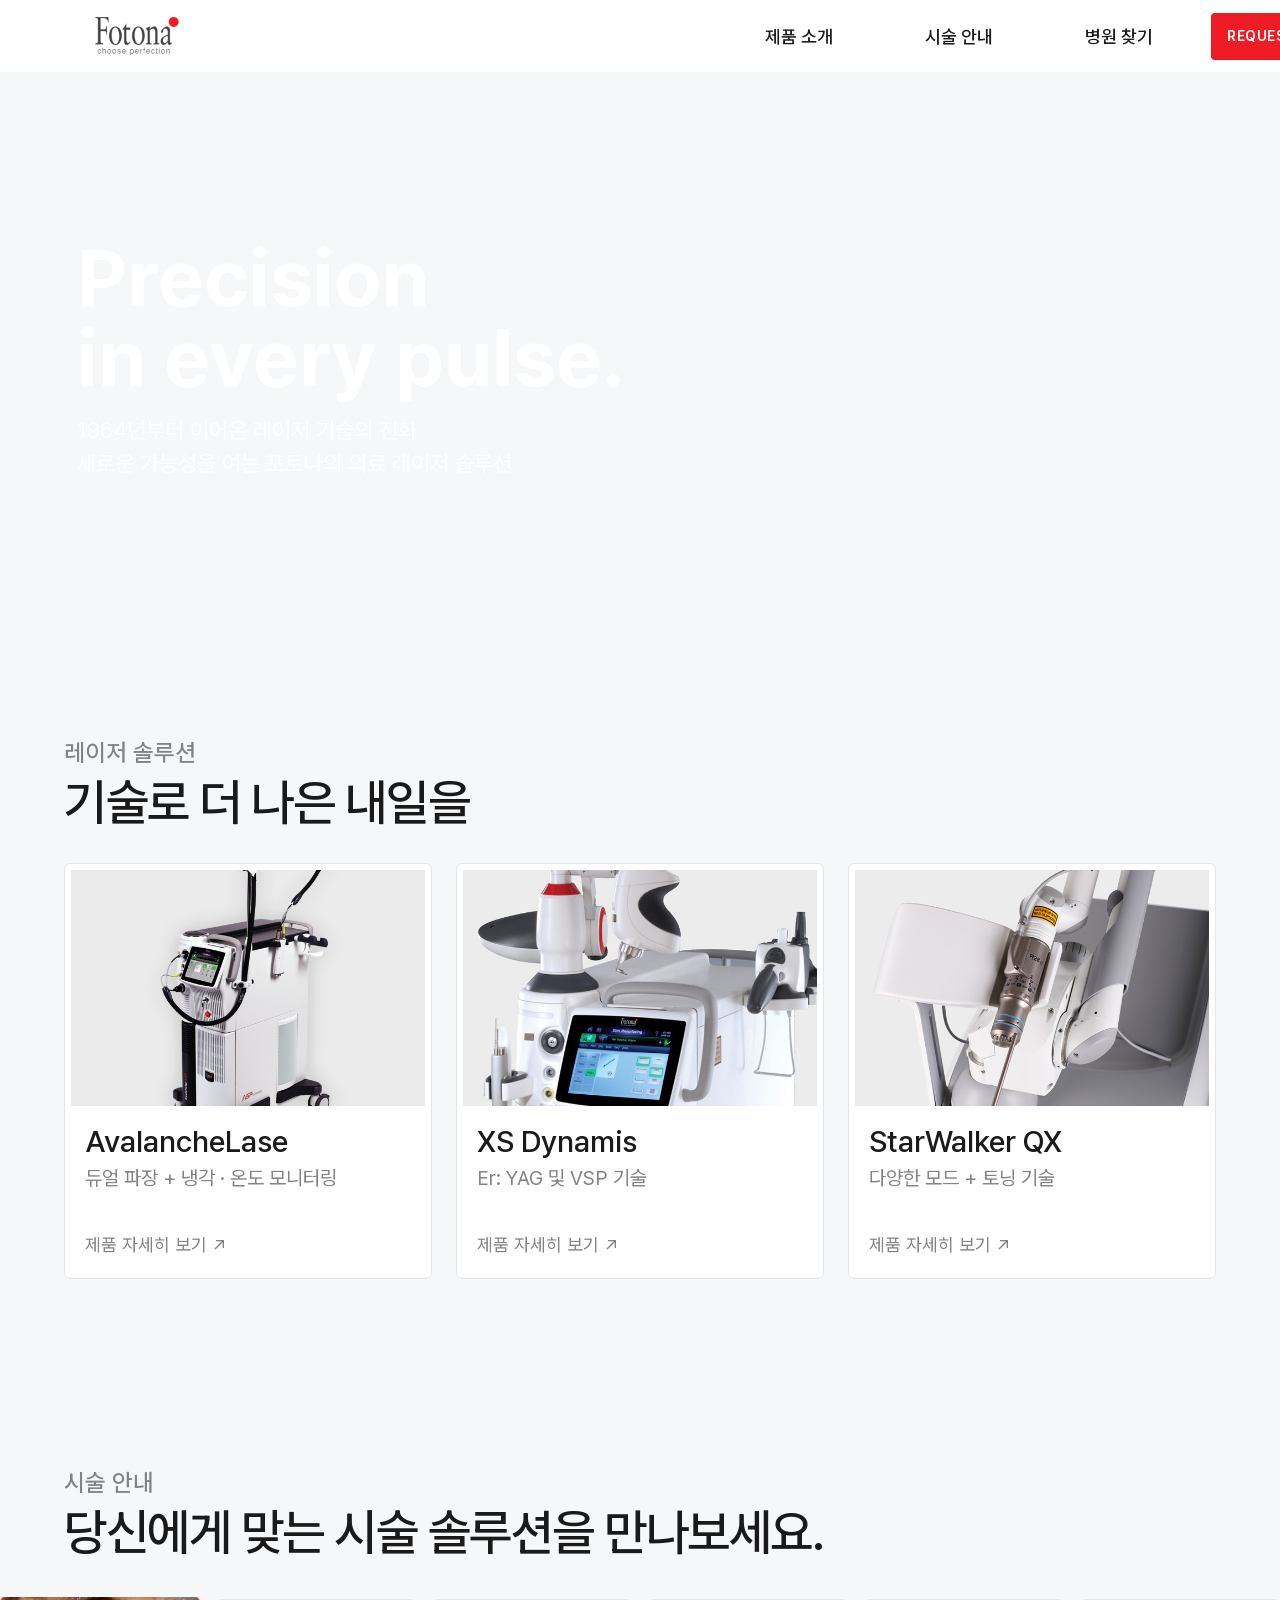
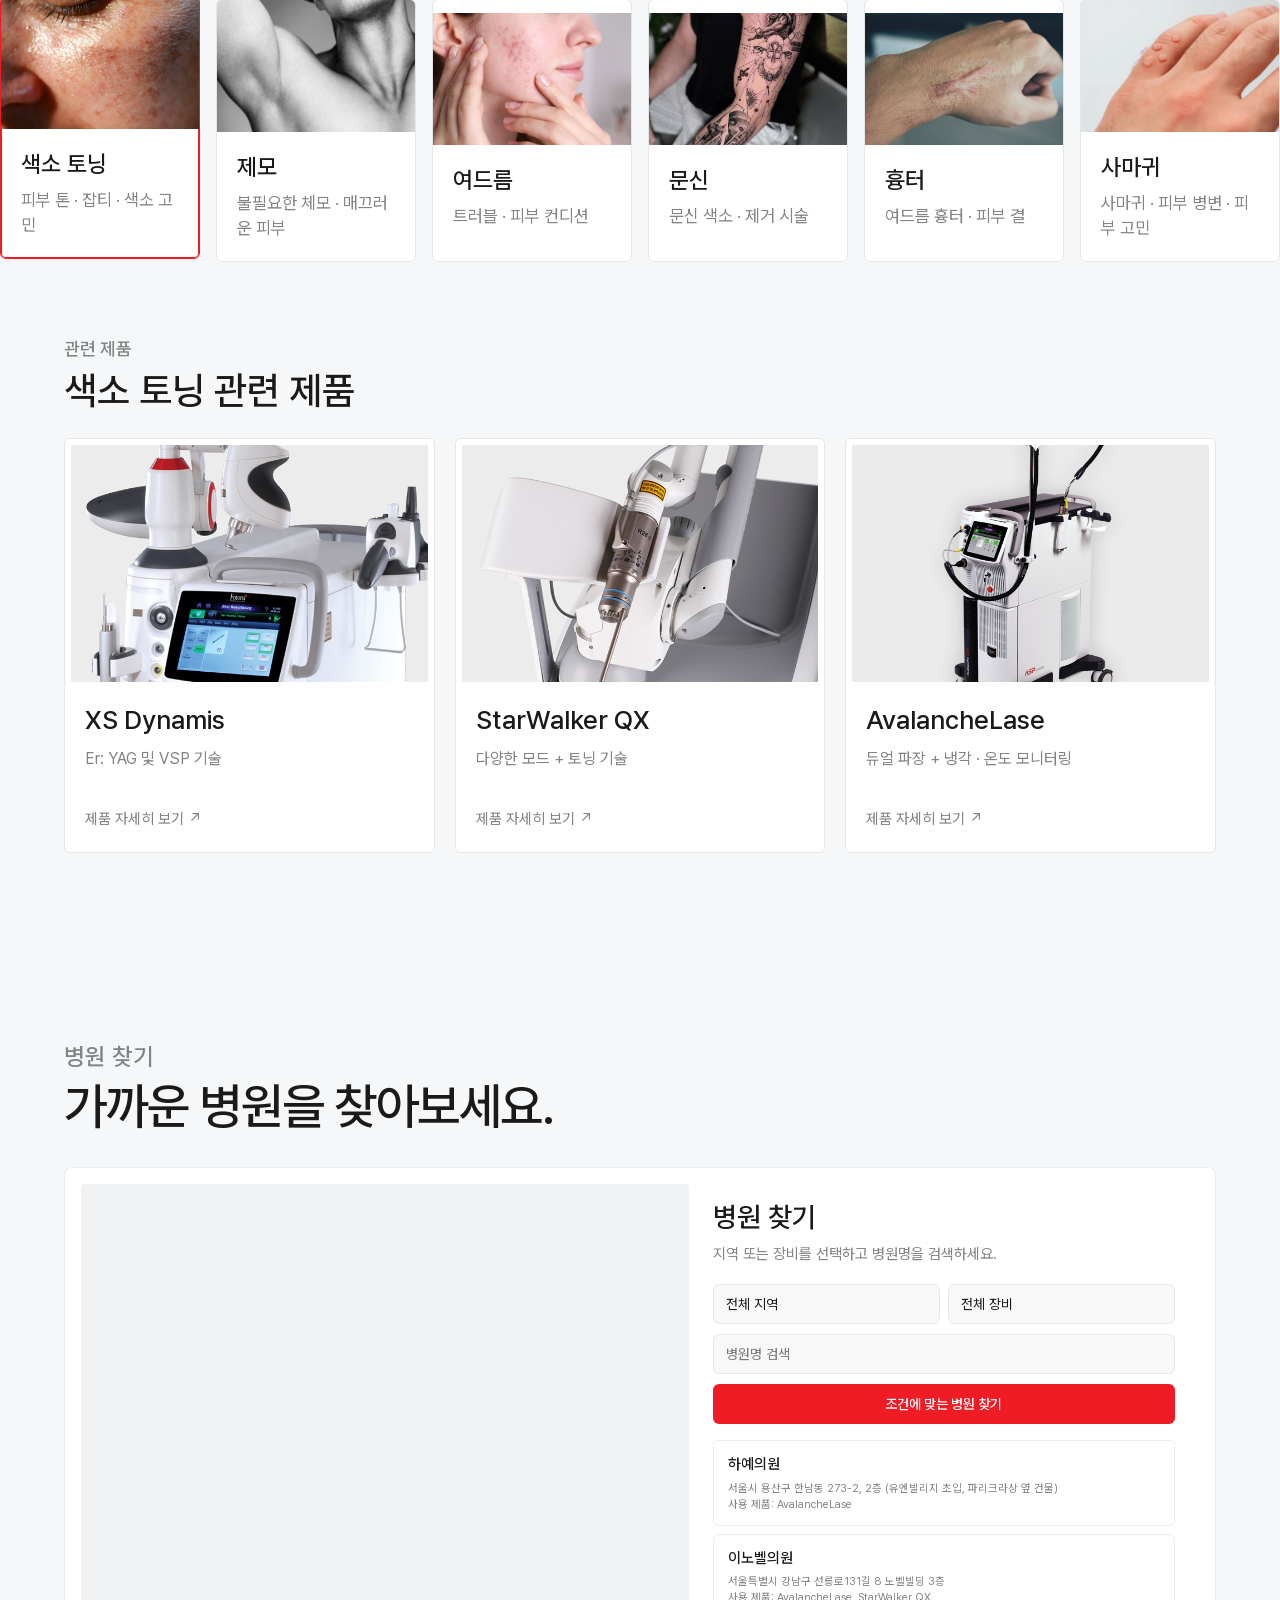
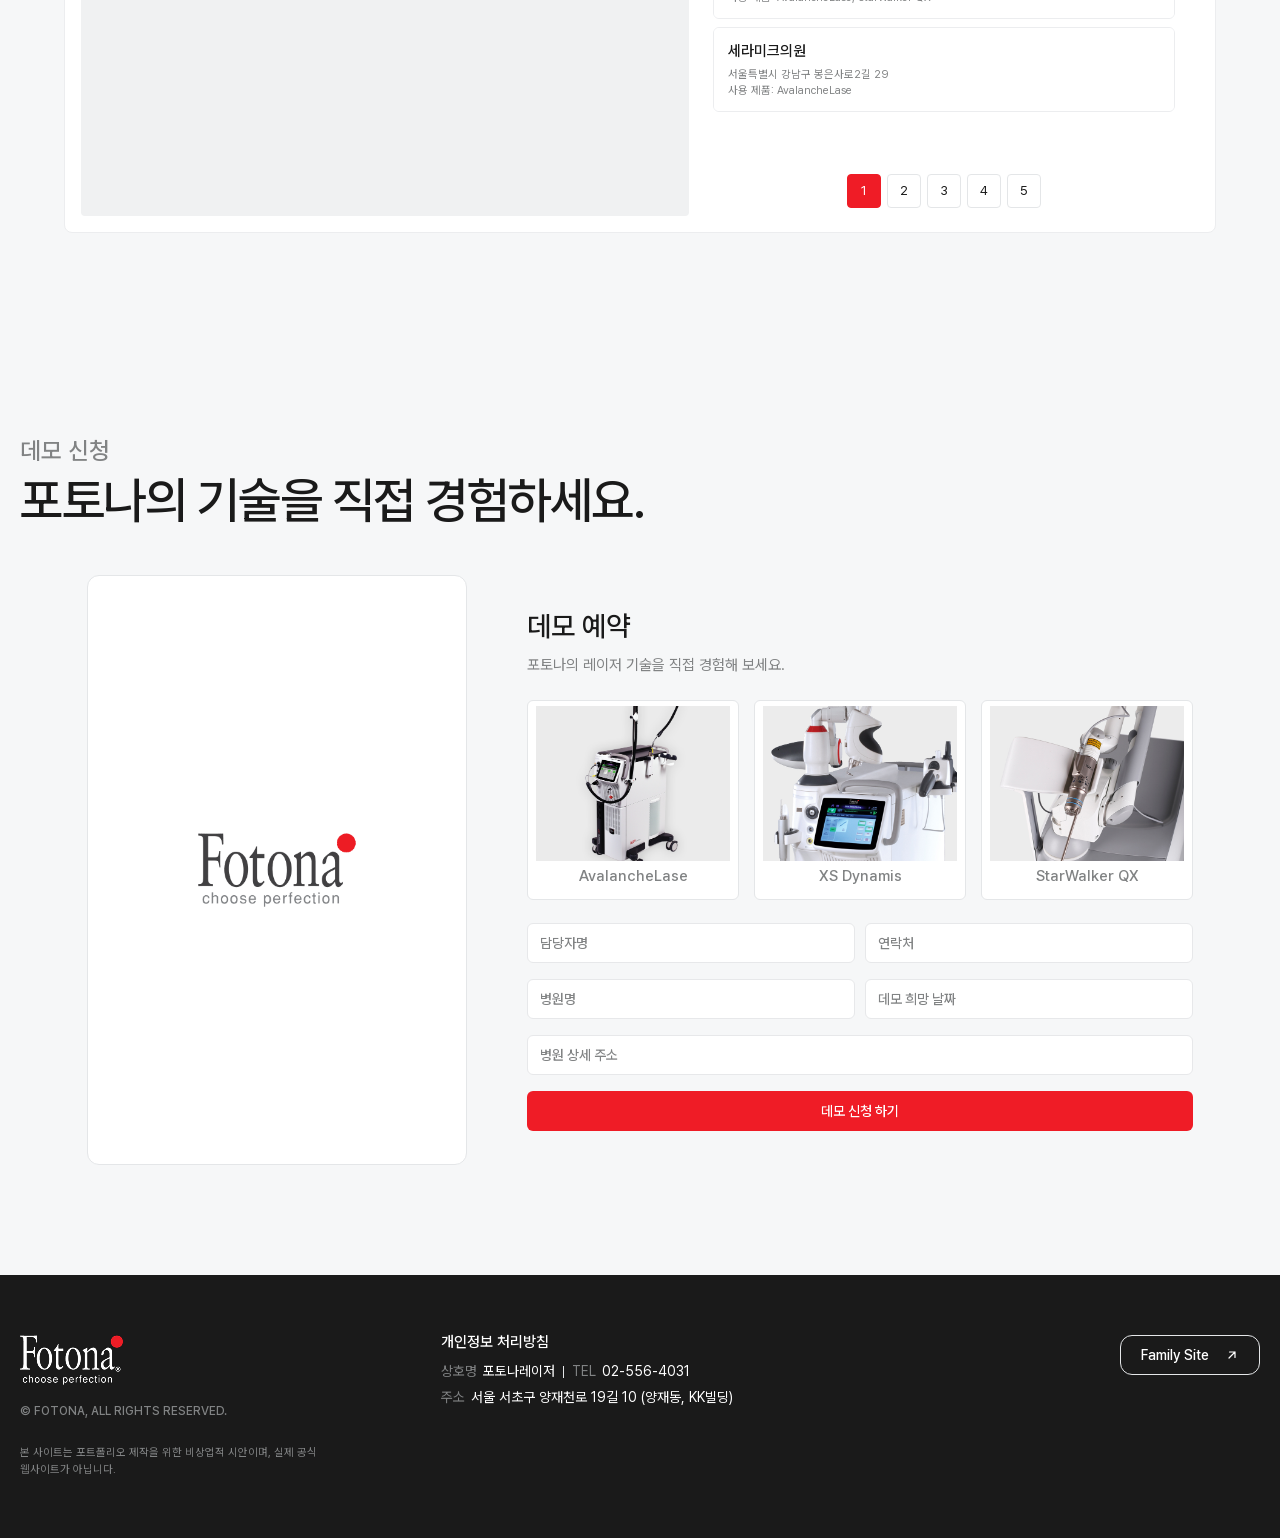
==== fotona/index.html @ ddc287d4 "Restore product menu link to AvalancheLase" ====
<!DOCTYPE html>
<html lang="ko">
<head>
    <meta charset="UTF-8">
    <meta name="viewport" content="width=device-width, initial-scale=1.0">
    <title>포토나 웹사이트 리뉴얼 포트폴리오</title>
    <link rel="stylesheet" href="../css/default.css">
    <link rel="stylesheet" href="../font/css/pretendardvariable.css">
    <link rel="stylesheet" href="../npm/swiper/swiper-bundle.min.css">
    <link rel="stylesheet" href="css/main.css">
    <script src="https://dapi.kakao.com/v2/maps/sdk.js?appkey=2839e1ca1ee942829c58089a81fcb056&libraries=services"></script>
    <script src="../npm/swiper/swiper-bundle.min.js"></script>
</head>
<body>
    <div id="wrap">
        <header class="site-header">
            <div class="header-inner">
                <a class="site-logo" href="index.html" aria-label="Fotona 메인">
                    <img src="img/logoBlack.png" alt="Fotona" width="300" height="200">
                </a>
                <nav class="main-nav" aria-label="주요 메뉴">
                    <ul class="nav-list">
                        <li class="nav-item has-submenu">
                            <a href="avalanchelase.html" aria-haspopup="true">제품 소개</a>
                            <ul class="submenu">
                                <li><a href="avalanchelase.html">AvalancheLase</a></li>
                                <li><a href="xs-dynamis.html">XS Dynamis</a></li>
                                <li><a href="starwalker-qx.html">StarWalker QX</a></li>
                            </ul>
                        </li>
                        <li class="nav-item has-submenu">
                            <a href="treatments.html" aria-haspopup="true">시술 안내</a>
                            <ul class="submenu">
                                <li><a href="treatments.html#toning">색소 토닝</a></li>
                                <li><a href="treatments.html#removal">제모</a></li>
                                <li><a href="treatments.html#acne">여드름</a></li>
                                <li><a href="treatments.html#tattoo">문신</a></li>
                                <li><a href="treatments.html#scar">흉터</a></li>
                                <li><a href="treatments.html#wart">사마귀</a></li>
                            </ul>
                        </li>
                        <li class="nav-item"><a href="clinic.html">병원 찾기</a></li>
                        <li class="nav-item contact-item"><a href="demo.html">REQUEST A DEMO</a></li>
                    </ul>
                </nav>
            </div>
        </header>
        <main>
            <section class="hero-sec" aria-label="Fotona 소개">
                <video class="hero-video" autoplay muted loop playsinline>
                    <source src="img/fotona-video.mp4" type="video/mp4">
                    현재 브라우저에서는 동영상을 재생할 수 없습니다.
                </video>
                <div class="hero-copy">
                    <h1 class="hero-title">Precision<br>in every pulse.</h1>
                    <p class="hero-description">
                        1964년부터 이어온 레이저 기술의 진화<br>
                        새로운 가능성을 여는 포토나의 의료 레이저 솔루션
                    </p>
                </div>
            </section>

            <section class="laser-solutions" id="products" aria-labelledby="laser-solutions-title">
                <div class="laser-solutions-inner">
                    <p class="section-eyebrow">레이저 솔루션</p>
                    <h2 class="section-title" id="laser-solutions-title">기술로 더 나은 내일을</h2>

                    <div class="product-grid">
                        <article class="product-card" id="avalanche-lase">
                            <a class="product-image-link" href="avalanchelase.html" aria-label="AvalancheLase 자세히 보기">
                                <img src="img/AvalancheLase.jpg" alt="AvalancheLase 레이저 장비">
                            </a>
                            <div class="product-card-content">
                                <h3 class="product-name">AvalancheLase</h3>
                                <p class="product-description">듀얼 파장 + 냉각 · 온도 모니터링</p>
                                <a class="product-detail-link" href="avalanchelase.html">제품 자세히 보기 <span aria-hidden="true">↗</span></a>
                            </div>
                        </article>

                        <article class="product-card" id="xs-dynamis">
                            <a class="product-image-link" href="xs-dynamis.html" aria-label="XS Dynamis 자세히 보기">
                                <img src="img/xsdynamis.jpg" alt="XS Dynamis 레이저 장비">
                            </a>
                            <div class="product-card-content">
                                <h3 class="product-name">XS Dynamis</h3>
                                <p class="product-description">Er: YAG 및 VSP 기술</p>
                                <a class="product-detail-link" href="xs-dynamis.html">제품 자세히 보기 <span aria-hidden="true">↗</span></a>
                            </div>
                        </article>

                        <article class="product-card" id="starwalker-qx">
                            <a class="product-image-link" href="starwalker-qx.html" aria-label="StarWalker QX 자세히 보기">
                                <img src="img/starwalkerQX.jpg" alt="StarWalker QX 레이저 장비">
                            </a>
                            <div class="product-card-content">
                                <h3 class="product-name">StarWalker QX</h3>
                                <p class="product-description">다양한 모드 + 토닝 기술</p>
                                <a class="product-detail-link" href="starwalker-qx.html">제품 자세히 보기 <span aria-hidden="true">↗</span></a>
                            </div>
                        </article>
                    </div>
                </div>
            </section>

            <section class="treatments-section" id="treatments" aria-labelledby="treatments-title">
                <div class="treatments-inner">
                    <div class="treatments-heading">
                        <div>
                            <p class="section-eyebrow">시술 안내</p>
                            <h2 class="section-title" id="treatments-title">당신에게 맞는 시술 솔루션을 만나보세요.</h2>
                        </div>
                    </div>

                    <div class="treatment-track swiper" id="treatment-track" aria-label="시술 종류">
                        <div class="swiper-wrapper">
                            <div class="swiper-slide">
                                <button class="treatment-card" type="button" data-treatment="toning" aria-pressed="false">
                                    <img src="img/pigmented.jpg" alt="" draggable="false">
                                    <span class="treatment-card-title">색소 토닝</span>
                                    <span class="treatment-card-description">피부 톤 · 잡티 · 색소 고민</span>
                                </button>
                            </div>
                            <div class="swiper-slide">
                                <button class="treatment-card" type="button" data-treatment="hair" aria-pressed="false">
                                    <img src="img/hair_removal.jpg" alt="" draggable="false">
                                    <span class="treatment-card-title">제모</span>
                                    <span class="treatment-card-description">불필요한 체모 · 매끄러운 피부</span>
                                </button>
                            </div>
                            <div class="swiper-slide">
                                <button class="treatment-card" type="button" data-treatment="acne" aria-pressed="false">
                                    <img src="img/acne_scar.jpg" alt="" draggable="false">
                                    <span class="treatment-card-title">여드름</span>
                                    <span class="treatment-card-description">트러블 · 피부 컨디션</span>
                                </button>
                            </div>
                            <div class="swiper-slide">
                                <button class="treatment-card" type="button" data-treatment="tattoo" aria-pressed="false">
                                    <img src="img/tatto_removal.jpg" alt="" draggable="false">
                                    <span class="treatment-card-title">문신</span>
                                    <span class="treatment-card-description">문신 색소 · 제거 시술</span>
                                </button>
                            </div>
                            <div class="swiper-slide">
                                <button class="treatment-card" type="button" data-treatment="scar" aria-pressed="false">
                                    <img src="img/scar_revision.jpg" alt="" draggable="false">
                                    <span class="treatment-card-title">흉터</span>
                                    <span class="treatment-card-description">여드름 흉터 · 피부 결</span>
                                </button>
                            </div>
                            <div class="swiper-slide">
                                <button class="treatment-card" type="button" data-treatment="wart" aria-pressed="false">
                                    <img src="img/warts-removal.png" alt="" draggable="false">
                                    <span class="treatment-card-title">사마귀</span>
                                    <span class="treatment-card-description">사마귀 · 피부 병변 · 피부 고민</span>
                                </button>
                            </div>
                        </div>
                    </div>

                    <div class="related-products" aria-live="polite" aria-labelledby="related-products-title">
                        <div class="related-products-heading">
                            <div>
                                <p class="section-eyebrow">관련 제품</p>
                                <h3 id="related-products-title">색소 토닝 관련 제품</h3>
                            </div>
                        </div>
                        <div class="related-product-grid" id="related-product-grid">
                            <article class="related-product-card" data-products="toning acne scar">
                                <a class="related-product-image" href="xs-dynamis.html" tabindex="0">
                                    <img src="img/xsdynamis.jpg" alt="XS Dynamis 레이저 장비" draggable="false">
                                </a>
                                <div class="related-product-content">
                                    <h4>XS Dynamis</h4>
                                    <p>Er: YAG 및 VSP 기술</p>
                                    <a href="xs-dynamis.html" class="related-product-link">제품 자세히 보기 <span aria-hidden="true">↗</span></a>
                                </div>
                            </article>
                            <article class="related-product-card" data-products="toning hair acne tattoo">
                                <a class="related-product-image" href="starwalker-qx.html" tabindex="0">
                                    <img src="img/starwalkerQX.jpg" alt="StarWalker QX 레이저 장비" draggable="false">
                                </a>
                                <div class="related-product-content">
                                    <h4>StarWalker QX</h4>
                                    <p>다양한 모드 + 토닝 기술</p>
                                    <a href="starwalker-qx.html" class="related-product-link">제품 자세히 보기 <span aria-hidden="true">↗</span></a>
                                </div>
                            </article>
                            <article class="related-product-card" data-products="toning hair acne wart">
                                <a class="related-product-image" href="avalanchelase.html" tabindex="0">
                                    <img src="img/AvalancheLase.jpg" alt="AvalancheLase 레이저 장비" draggable="false">
                                </a>
                                <div class="related-product-content">
                                    <h4>AvalancheLase</h4>
                                    <p>듀얼 파장 + 냉각 · 온도 모니터링</p>
                                    <a href="avalanchelase.html" class="related-product-link">제품 자세히 보기 <span aria-hidden="true">↗</span></a>
                                </div>
                            </article>
                        </div>
                    </div>
                </div>
            </section>



            




            <section class="clinic-finder" id="clinics" aria-labelledby="clinic-finder-title">
                <div class="clinic-finder-inner">
                    <p class="section-eyebrow">병원 찾기</p>
                    <h2 class="section-title" id="clinic-finder-title">가까운 병원을 찾아보세요.</h2>

                    <div class="clinic-finder-panel">
                        <div id="clinic-map" class="clinic-map-placeholder" role="region" aria-label="병원 위치 지도">
                        </div>

                        <div class="clinic-search">
                            <div class="clinic-search-heading">
                                <h3>병원 찾기</h3>
                                <p>지역 또는 장비를 선택하고 병원명을 검색하세요.</p>
                            </div>

                            <form class="clinic-search-form" id="clinic-search-form">
                                <div class="clinic-filter-row">
                                    <label class="visually-hidden" for="clinic-region">지역 선택</label>
                                    <select id="clinic-region" name="region">
                                        <option value="">전체 지역</option>
                                        <option value="서울">서울</option>
                                        <option value="경기">경기</option>
                                        <option value="인천">인천</option>
                                        <option value="전남">전남</option>
                                        <option value="충남">충남</option>
                                    </select>

                                    <label class="visually-hidden" for="clinic-device">장비 선택</label>
                                    <select id="clinic-device" name="device">
                                        <option value="">전체 장비</option>
                                        <option value="AvalancheLase">AvalancheLase</option>
                                        <option value="XS Dynamis">XS Dynamis</option>
                                        <option value="StarWalker QX">StarWalker QX</option>
                                    </select>
                                </div>

                                <label class="visually-hidden" for="clinic-keyword">병원명 검색</label>
                                <input id="clinic-keyword" name="keyword" type="search" placeholder="병원명 검색">
                                <button type="submit">조건에 맞는 병원 찾기</button>
                            </form>

                            <ul class="clinic-results" id="clinic-results" aria-live="polite"></ul>
                            <div class="clinic-pagination" id="clinic-pagination" aria-label="병원 목록 페이지"></div>
                        </div>
                    </div>
                </div>
            </section>


            <section class="demo-request" id="demo" aria-labelledby="demo-section-title">
                <div class="demo-request-inner">
                    <div class="demo-request-heading">
                        <p class="section-eyebrow">데모 신청</p>
                        <h2 class="section-title" id="demo-section-title">포토나의 기술을 직접 경험하세요.</h2>
                    </div>

                    <div class="demo-request-content">
                        <div class="demo-preview" id="demo-preview">
                            <img class="demo-preview-image" id="demo-preview-image" src="img/logoBlack.png" alt="Fotona 로고" width="300" height="200">
                        </div>

                        <div class="demo-form-area">
                            <div class="demo-heading">
                                <h3>데모 예약</h3>
                                <p>포토나의 레이저 기술을 직접 경험해 보세요.</p>
                            </div>

                            <div class="demo-product-options" role="group" aria-label="데모 제품 선택">
                                <button class="demo-product-card" type="button" data-demo-image="img/AvalancheLase.jpg" aria-pressed="false">
                                    <img src="img/AvalancheLase.jpg" alt="">
                                    <span>AvalancheLase</span>
                                </button>
                                <button class="demo-product-card" type="button" data-demo-image="img/xsdynamis.jpg" aria-pressed="false">
                                    <img src="img/xsdynamis.jpg" alt="">
                                    <span>XS Dynamis</span>
                                </button>
                                <button class="demo-product-card" type="button" data-demo-image="img/starwalkerQX.jpg" aria-pressed="false">
                                    <img src="img/starwalkerQX.jpg" alt="">
                                    <span>StarWalker QX</span>
                                </button>
                            </div>

                            <form class="demo-request-form" id="demo-request-form">
                                <div class="demo-input-row">
                                    <label class="visually-hidden" for="demo-manager">담당자명</label>
                                    <input id="demo-manager" name="manager" type="text" placeholder="담당자명" required>
                                    <label class="visually-hidden" for="demo-phone">연락처</label>
                                    <input id="demo-phone" name="phone" type="tel" placeholder="연락처" required>
                                </div>
                                <div class="demo-input-row">
                                    <label class="visually-hidden" for="demo-clinic">병원명</label>
                                    <input id="demo-clinic" name="clinic" type="text" placeholder="병원명" required>
                                    <label class="visually-hidden" for="demo-date">데모 희망 날짜</label>
                                    <input id="demo-date" name="date" type="text" placeholder="데모 희망 날짜" onfocus="this.type='date'" onblur="if(!this.value)this.type='text'" required>
                                </div>
                                <label class="visually-hidden" for="demo-address">병원 상세 주소</label>
                                <input id="demo-address" name="address" type="text" placeholder="병원 상세 주소" required>
                                <button type="submit" class="demo-submit">데모 신청 하기</button>
                                <p class="demo-form-message" id="demo-form-message" role="status"></p>
                            </form>
                        </div>
                    </div>
                </div>
            </section>
        </main>
        <footer class="site-footer">
            <div class="footer-inner">
                <div class="footer-brand">
                    <a class="footer-logo" href="index.html" aria-label="Fotona 맨 위로">
                        <img src="img/logoWhite.png" alt="Fotona">
                    </a>
                    <p class="footer-copyright">© FOTONA, ALL RIGHTS RESERVED.</p>
                    <p class="footer-portfolio-notice">본 사이트는 포트폴리오 제작을 위한 비상업적 시안이며, 실제 공식 웹사이트가 아닙니다.</p>
                </div>

                <div class="footer-information">
                    <a class="footer-privacy" href="privacy.html" aria-label="개인정보 처리방침">개인정보 처리방침</a>
                    <div class="footer-company-details">
                        <p><span>상호명</span> 포토나레이저 <span class="footer-divider" aria-hidden="true"></span> <span>TEL</span> 02-556-4031</p>
                        <p><span>주소</span> 서울 서초구 양재천로 19길 10 (양재동, KK빌딩)</p>
                    </div>
                </div>

                <div class="footer-family">
                    <a class="footer-family-link" href="#" aria-label="Family Site 새 창으로 열기">
                        <span>Family Site</span>
                        <svg aria-hidden="true" viewBox="0 0 14 14" width="14" height="14" fill="none">
                            <path d="M4 10 10 4M4.5 4H10V9.5" stroke="currentColor" stroke-width="1.2" stroke-linecap="round" stroke-linejoin="round"/>
                        </svg>
                    </a>
                </div>
            </div>
        </footer>
    </div>


    <script>
        (() => {
            const form = document.querySelector("#clinic-search-form");
            const regionSelect = document.querySelector("#clinic-region");
            const deviceSelect = document.querySelector("#clinic-device");
            const keywordInput = document.querySelector("#clinic-keyword");
            const resultsList = document.querySelector("#clinic-results");
            const pagination = document.querySelector("#clinic-pagination");
            const mapContainer = document.querySelector("#clinic-map");
            const clinics = [
                { name: "하예의원", address: "서울시 용산구 한남동 273-2, 2층 (유엔빌리지 초입, 파리크라상 옆 건물)", region: "서울", devices: ["AvalancheLase"], products: "AvalancheLase" },
                { name: "이노벨의원", address: "서울특별시 강남구 선릉로131길 8 노벨빌딩 3층", region: "서울", devices: ["AvalancheLase", "StarWalker QX"], products: "AvalancheLase, StarWalker QX" },
                { name: "세라미크의원", address: "서울특별시 강남구 봉은사로2길 29", region: "서울", devices: ["AvalancheLase"], products: "AvalancheLase" },
                { name: "리나인의원", address: "서울특별시 중구 소공로 116 서울센터빌딩 2층", region: "서울", devices: ["AvalancheLase"], products: "AvalancheLase" },
                { name: "바라봄피부과", address: "경기도 성남시 수정구 위례동로 153", region: "경기", devices: ["XS Dynamis"], products: "XS Dynamis" },
                { name: "오라클피부과", address: "전남 무안군 삼향읍 남악3로 50", region: "전남", devices: ["XS Dynamis"], products: "XS Dynamis" },
                { name: "타임리스피부과", address: "서울특별시 서대문구 신촌로33길 16 2층", region: "서울", devices: ["XS Dynamis"], products: "XS Dynamis" },
                { name: "미엘피부과미사점", address: "경기도 하남시 미사강변대로 228 메디프라자 5층", region: "경기", devices: ["XS Dynamis"], products: "XS Dynamis" },
                { name: "데이뷰의원", address: "인천 남동구 인하로489번길 4 6층", region: "인천", devices: ["StarWalker QX"], products: "StarWalker QX" },
                { name: "THE 아름다운의원", address: "서울특별시 서초구 강남대로 545-12 2층", region: "서울", devices: ["StarWalker QX"], products: "StarWalker QX" },
                { name: "유앤아이의원", address: "서울 양천구 목동서로 161 2층 (PARK161)", region: "서울", devices: ["XS Dynamis", "StarWalker QX"], products: "XS Dynamis, StarWalker QX" },
                { name: "힐하우스피부과수원점", address: "경기도 수원시 팔달구 매산로 24 3층", region: "경기", devices: ["StarWalker QX"], products: "StarWalker QX" },
                { name: "뷰티온의원", address: "충청남도 서산시 안견로 300 코오롱레이크뷰 3층", region: "충남", devices: ["StarWalker QX"], products: "StarWalker QX" }
            ];

            const pageSize = 3;
            let currentPage = 1;
            let filteredClinics = [...clinics];
            let map = null;
            let geocoder = null;
            const markers = new Map();
            const infoWindow = window.kakao?.maps ? new kakao.maps.InfoWindow({ zIndex: 3 }) : null;

            function escapeHtml(value) {
                return String(value).replace(/[&<>"']/g, (char) => ({
                    "&": "&amp;", "<": "&lt;", ">": "&gt;", '"': "&quot;", "'": "&#39;"
                })[char]);
            }

            function renderPage() {
                const pageCount = Math.max(1, Math.ceil(filteredClinics.length / pageSize));
                currentPage = Math.min(currentPage, pageCount);
                const start = (currentPage - 1) * pageSize;
                const pageClinics = filteredClinics.slice(start, start + pageSize);

                resultsList.innerHTML = "";
                if (!pageClinics.length) {
                    resultsList.innerHTML = '<li class="clinic-no-results">조건에 맞는 병원이 없습니다. 검색 조건을 변경해 주세요.</li>';
                } else {
                    pageClinics.forEach((clinic) => {
                        const item = document.createElement("li");
                        item.className = "clinic-result";
                        item.innerHTML = `
                            <button class="clinic-result-button" type="button" data-clinic-id="${clinic.id}">
                                <h4>${escapeHtml(clinic.name)}</h4>
                                <p>${escapeHtml(clinic.address)}</p>
                                <span>사용 제품: ${escapeHtml(clinic.products)}</span>
                            </button>`;
                        resultsList.appendChild(item);
                    });
                }

                pagination.innerHTML = "";
                if (pageCount > 1) {
                    for (let page = 1; page <= pageCount; page += 1) {
                        const button = document.createElement("button");
                        button.type = "button";
                        button.className = "clinic-page-button";
                        button.textContent = page;
                        button.setAttribute("aria-label", page + "페이지");
                        button.setAttribute("aria-current", String(page === currentPage));
                        button.classList.toggle("is-current", page === currentPage);
                        button.addEventListener("click", () => {
                            currentPage = page;
                            renderPage();
                        });
                        pagination.appendChild(button);
                    }
                }
            }

            function showClinicOnMap(clinic) {
                if (!map || !clinic.position) return;
                map.panTo(clinic.position);
                map.setLevel(4);
                const marker = markers.get(clinic.id);
                if (marker && infoWindow) {
                    infoWindow.setContent('<div class="clinic-map-info"><strong>' + escapeHtml(clinic.name) + '</strong><br>' + escapeHtml(clinic.products) + '</div>');
                    infoWindow.open(map, marker);
                }
            }

            function applyFilters(event) {
                if (event) event.preventDefault();
                const region = regionSelect.value;
                const device = deviceSelect.value;
                const keyword = keywordInput.value.trim().toLocaleLowerCase("ko-KR");
                filteredClinics = clinics.filter((clinic) => {
                    const matchesRegion = !region || clinic.region === region;
                    const matchesDevice = !device || clinic.devices.includes(device);
                    const matchesKeyword = !keyword || clinic.name.toLocaleLowerCase("ko-KR").includes(keyword);
                    return matchesRegion && matchesDevice && matchesKeyword;
                });
                currentPage = 1;
                renderPage();
            }

            clinics.forEach((clinic, index) => { clinic.id = "clinic-" + index; });
            if (form) form.addEventListener("submit", applyFilters);
            resultsList.addEventListener("click", (event) => {
                const button = event.target.closest("[data-clinic-id]");
                if (!button) return;
                document.querySelectorAll(".clinic-result-button").forEach((item) => {
                    item.classList.toggle("is-selected", item === button);
                });
                const clinic = clinics.find((item) => item.id === button.dataset.clinicId);
                if (clinic) showClinicOnMap(clinic);
            });

            if (mapContainer && window.kakao?.maps?.services) {
                map = new kakao.maps.Map(mapContainer, {
                    center: new kakao.maps.LatLng(36.5, 127.8),
                    level: 13
                });
                map.setDraggable(true);
                map.setZoomable(true);
                geocoder = new kakao.maps.services.Geocoder();

                const bounds = new kakao.maps.LatLngBounds();
                let completedLookups = 0;
                clinics.forEach((clinic) => {
                    geocoder.addressSearch(clinic.address, (result, status) => {
                        if (status !== kakao.maps.services.Status.OK || !result[0]) {
                            console.warn("주소를 찾지 못했습니다:", clinic.name, clinic.address);
                        } else {
                            clinic.position = new kakao.maps.LatLng(Number(result[0].y), Number(result[0].x));
                            const markerSvg = `<svg xmlns="http://www.w3.org/2000/svg" width="36" height="46" viewBox="0 0 36 46"><path d="M18 1C8.6 1 1 8.6 1 18c0 12.1 17 27 17 27s17-14.9 17-27C35 8.6 27.4 1 18 1Z" fill="#EF1C26" stroke="#FFFFFF" stroke-width="2"/><circle cx="18" cy="17" r="6" fill="#FFFFFF"/></svg>`;
                            const markerImage = new kakao.maps.MarkerImage(
                                "data:image/svg+xml;charset=utf-8," + encodeURIComponent(markerSvg),
                                new kakao.maps.Size(36, 46),
                                { offset: new kakao.maps.Point(18, 46) }
                            );
                            const marker = new kakao.maps.Marker({
                                map,
                                position: clinic.position,
                                title: clinic.name,
                                image: markerImage
                            });
                            markers.set(clinic.id, marker);
                            bounds.extend(clinic.position);
                            kakao.maps.event.addListener(marker, "click", () => showClinicOnMap(clinic));
                        }
                        completedLookups += 1;
                        if (completedLookups === clinics.length && markers.size > 0) {
                            map.setBounds(bounds);
                        }
                    });
                });
            }

            renderPage();
        })();
    </script>

    <script>
        (() => {
            const track = document.querySelector("#treatment-track");
            const productsTitle = document.querySelector("#related-products-title");
            const productCards = [...document.querySelectorAll(".related-product-card")];
            if (!track || !productsTitle) return;

            const treatmentNames = {
                toning: "색소 토닝",
                hair: "제모",
                acne: "여드름",
                tattoo: "문신",
                scar: "흉터",
                wart: "사마귀"
            };
            const defaultTitle = "관련 제품";
            const cards = [...track.querySelectorAll(".treatment-card")];
            let activeTreatment = null;

            function setActiveCard(card) {
                if (!card) return;
                const treatment = card.dataset.treatment;
                if (!treatment || treatment === activeTreatment) return;
                activeTreatment = treatment;

                cards.forEach((item) => {
                    const selected = item === card;
                    item.classList.toggle("is-selected", selected);
                    item.setAttribute("aria-pressed", String(selected));
                });

                productsTitle.textContent = treatmentNames[treatment] + " 관련 제품";
                productCards.forEach((product) => {
                    product.hidden = !product.dataset.products.split(" ").includes(treatment);
                });
            }

            // 학습한 swiper.html의 구조와 옵션을 적용해 시술 카드를 슬라이더로 만듭니다.
            const treatmentSwiper = new Swiper("#treatment-track", {
                slidesPerView: 1.6,
                spaceBetween: 10,
                centeredSlides: false,
                loop: false,
                breakpoints: {
                    600: {
                        slidesPerView: 2.5,
                        spaceBetween: 12
                    },
                    760: {
                        slidesPerView: 4,
                        spaceBetween: 14
                    },
                    1024: {
                        slidesPerView: 6,
                        spaceBetween: 16
                    }
                }
            });

            // 카드를 클릭하면 선택 상태와 관련 제품을 바꾸고, 선택한 카드를 가운데로 이동합니다.
            track.addEventListener("click", (event) => {
                const card = event.target.closest(".treatment-card");
                if (!card) return;

                if (card.dataset.treatment === activeTreatment) {
                    // 선택된 카드를 다시 클릭하면 선택을 취소합니다.
                    activeTreatment = null;
                    cards.forEach((item) => {
                        item.classList.remove("is-selected");
                        item.setAttribute("aria-pressed", "false");
                    });
                    productsTitle.textContent = defaultTitle;
                    productCards.forEach((product) => {
                        product.hidden = true;
                    });
                } else {
                    setActiveCard(card);
                }

                const slide = card.closest(".swiper-slide");
                const slideIndex = [...track.querySelectorAll(".swiper-slide")].indexOf(slide);
                if (slideIndex >= 0) {
                    treatmentSwiper.slideTo(slideIndex);
                }
            });

            productsTitle.textContent = defaultTitle;
            productCards.forEach((product) => {
                product.hidden = true;
            });
            setActiveCard(cards[0]);
        })();
    </script>








    <script>
        (() => {
            const preview = document.querySelector("#demo-preview");
            const previewImage = document.querySelector("#demo-preview-image");
            const productCards = [...document.querySelectorAll(".demo-product-card")];
            const demoForm = document.querySelector("#demo-request-form");
            const message = document.querySelector("#demo-form-message");

            if (!preview || !previewImage || !demoForm) return;

            productCards.forEach((card) => {
                card.addEventListener("click", () => {
                    const wasSelected = card.classList.contains("is-selected");

                    productCards.forEach((item) => {
                        item.classList.remove("is-selected");
                        item.setAttribute("aria-pressed", "false");
                    });

                    if (wasSelected) {
                        previewImage.src = "img/logoBlack.png";
                        previewImage.alt = "Fotona 로고";
                        preview.classList.remove("has-product");
                        return;
                    }

                    previewImage.src = card.dataset.demoImage;
                    previewImage.alt = card.querySelector("span").textContent + " 장비 사진";
                    preview.classList.add("has-product");
                    card.classList.add("is-selected");
                    card.setAttribute("aria-pressed", "true");
                });
            });

            demoForm.addEventListener("submit", (event) => {
                event.preventDefault();
                message.textContent = "입력이 완료되었습니다. 현재 시안에서는 신청 내용이 실제로 전송되지 않습니다.";
            });
        })();
    </script>



<script src="js/privacy-modal.js"></script>
</body>
</html>
---- css/default.css ----
/* ============================================================
   reset.css
   Responsive Reset — Mobile / iOS / Android / Desktop
   ============================================================ */


/* ------------------------------------------------------------
   1. Box Sizing
   ------------------------------------------------------------ */
*,
*::before,
*::after {
  box-sizing: border-box;
}


/* ------------------------------------------------------------
   2. Reset Margin & Padding
   ------------------------------------------------------------ */
* {
  margin: 0;
  padding: 0;
}


/* ------------------------------------------------------------
   3. Root / HTML
   ------------------------------------------------------------ */
html {
  -webkit-text-size-adjust: 100%;
  text-size-adjust: 100%;
  /* scroll-behavior는 전역 설정 대신 필요한 곳에 개별 적용 권장 */
}


/* ------------------------------------------------------------
   4. Body
   ------------------------------------------------------------ */
body {
  min-height: 100dvh;
  line-height: 1.5;
  text-rendering: optimizeSpeed;
  -webkit-font-smoothing: antialiased;
  -moz-osx-font-smoothing: grayscale;
  overflow-x: hidden;
}

/* overflow-x 양쪽 차단 */
html {
  overflow-x: hidden;
}


/* ------------------------------------------------------------
   5. Typography
   ------------------------------------------------------------ */
h1, h2, h3, h4, h5, h6, p {
  overflow-wrap: break-word;
  word-break: keep-all; /* 한국어 줄바꿈 최적화 */
}


/* ------------------------------------------------------------
   6. Lists
   ------------------------------------------------------------ */
ul,
ol {
  list-style: none;
}


/* ------------------------------------------------------------
   7. Links
   ------------------------------------------------------------ */
a {
  color: inherit;
  text-decoration: none;
}


/* ------------------------------------------------------------
   8. Media
   ------------------------------------------------------------ */
img,
picture,
video,
canvas,
svg {
  display: block;
  max-width: 100%;
  vertical-align: middle; /* 인라인 이미지 하단 틈새 제거 */
}

/* 이미지 비율 유지 */
img {
  height: auto;
}


/* ------------------------------------------------------------
   9. Form Elements
   ------------------------------------------------------------ */
input,
button,
textarea,
select {
  font: inherit;
  color: inherit;
  background: none;
  border: none;
  padding: 0;
}

/* iOS 기본 스타일 제거 */
button,
input[type="button"],
input[type="submit"],
input[type="reset"],
input,
textarea,
select {
  appearance: none;
  -webkit-appearance: none;
  border-radius: 0;
}

/* 버튼 커서 */
button,
[type="button"],
[type="submit"],
[type="reset"],
[role="button"] {
  cursor: pointer;
}

/* Textarea */
textarea {
  resize: vertical;
}

/* Remove iOS input inner shadow */
input:not([type="range"]),
textarea {
  -webkit-appearance: none;
}


/* ------------------------------------------------------------
   10. Tables
   ------------------------------------------------------------ */
table {
  border-collapse: collapse;
  border-spacing: 0;
}


/* ------------------------------------------------------------
   11. Accessibility
   ------------------------------------------------------------ */
/* 포커스 링 — 완전 제거 대신 커스텀 유지 (접근성) */
:focus {
  outline: none;
}
:focus-visible {
  outline: 2px solid currentColor;
  outline-offset: 2px;
}

/* 스크린리더 전용 숨김 유틸 */
.sr-only {
  position: absolute;
  width: 1px;
  height: 1px;
  padding: 0;
  margin: -1px;
  overflow: hidden;
  clip: rect(0, 0, 0, 0);
  white-space: nowrap;
  border: 0;
}

/* 모션 감소 설정 대응 */
@media (prefers-reduced-motion: reduce) {
  *,
  *::before,
  *::after {
    animation-duration: 0.01ms !important;
    animation-iteration-count: 1 !important;
    transition-duration: 0.01ms !important;
    scroll-behavior: auto !important;
  }
}

/* hidden 속성 보장 */
[hidden] {
  display: none !important;
}


/* ------------------------------------------------------------
   12. Touch / Tap 최적화
   ------------------------------------------------------------ */
a,
button {
  -webkit-tap-highlight-color: transparent;
}

button,
a,
input,
select,
textarea {
  touch-action: manipulation;
}


/* ------------------------------------------------------------
   13. Inherit (선택적)
   ------------------------------------------------------------ */
/* 일부 브라우저에서 상속 누락 보완 */
fieldset {
  border: none;
}

legend {
  padding: 0;
}

/* hr 기본 스타일 초기화 */
hr {
  border: none;
  border-top: 1px solid currentColor;
  margin: 0;
}
---- font/css/pretendardvariable.css ----
/*
Copyright (c) 2021 Kil Hyung-jin, with Reserved Font Name Pretendard.
https://github.com/orioncactus/pretendard

This Font Software is licensed under the SIL Open Font License, Version 1.1.
This license is copied below, and is also available with a FAQ at:
http://scripts.sil.org/OFL
*/

@font-face {
	font-family: 'Pretendard Variable';
	font-weight: 45 920;
	font-style: normal;
	font-display: swap;
	src: url('../PretendardVariable.woff2') format('woff2-variations');
}
---- fotona/css/main.css ----
:root {
    /* Primitives: 원본 컬러 */
    --red-500: #EF1C26;
    --red-700: #C9151E;
    --red-100: #FCEBEC;

    --gray-800: #414141;
    --gray-600: #818384;
    --gray-50: #F6F7F8;
    --gray-200: #E4E6E8;

    --white-100: #FFFFFF;
    --black-100: #1A1A1A;

    /* Semantic: 사용 목적에 따른 컬러 */
    --background-page: var(--gray-50);
    --background-subtle: var(--red-100);
    --background-black: var(--black-100);

    --surface-default: var(--white-100);
    --surface-brand-subtle: var(--red-100);

    --text-primary: var(--black-100);
    --text-secondary: var(--gray-600);
    --text-inverse: var(--white-100);
    --text-inverse-muted: #C6C6C6;
    --wavelength-1064: #4B3B70;
    --wavelength-532: var(--red-700);

    --border-default: var(--gray-200);
    --border-treatment: #D7D7D4;
    --border-strong: var(--gray-800);

    --action-primary: var(--red-500);
    --action-primary-hover: var(--red-700);
    --action-secondary: var(--gray-800);
    --action-disabled: var(--gray-600);
    --action-default: var(--red-500);
    --action-subtle: var(--red-100);
}

body {
    background-color: var(--background-page);
    font-family: "Pretendard Variable", Pretendard, sans-serif;
}

/* Header */
.site-header {
    position: relative;
    z-index: 30;
    width: 100%;
    background-color: var(--surface-default);
}

.header-inner {
    width: 100%;
    min-height: 72px;
    padding: 0 6.8%;
    display: flex;
    align-items: center;
    justify-content: space-between;
    gap: 32px;
}

.site-logo {
    display: inline-flex;
    flex: 0 0 auto;
    align-items: center;
}

.site-logo img {
    display: block;
    width: 100px;
    height: auto;
    max-width: none;
    object-fit: contain;
}

.main-nav {
    margin-left: auto;
}

.nav-list {
    display: flex;
    align-items: stretch;
    gap: 0;
}

.nav-item {
    position: relative;
    display: flex;
    align-items: stretch;
}

.nav-item > a {
    display: flex;
    min-height: 72px;
    box-sizing: border-box;
    align-items: center;
    justify-content: center;
    padding: 0 clamp(14px, 1.5vw, 24px);
    color: var(--text-primary);
    font-size: 18px;
    font-weight: 500;
    white-space: nowrap;
    transition: color 0.2s ease, background-color 0.2s ease;
}

/* 상위 메뉴 hover 배경은 li 전체 높이를 채우도록 적용 */
.nav-item:hover,
.nav-item:focus-within {
    background-color: var(--red-100);
}

.nav-item:hover > a,
.nav-item:focus-within > a {
    color: var(--action-primary);
    background-color: transparent;
}

/* Header CTA */
.contact-item {
    align-items: center;
    margin-left: 12px;
}
.contact-item > a {
    min-height: auto;
    padding: 13px 22px;
    color: #fff;
    background-color: var(--action-primary);
    border-radius: 4px;
    font-size: 14px;
    font-weight: 600;
    letter-spacing: 0.04em;
}
.contact-item:hover,
.contact-item:focus-within {
    background-color: transparent;
}
.contact-item:hover > a,
.contact-item:focus-within > a {
    color: #fff;
    background-color: var(--text-primary);
}
.contact-item > a:focus-visible {
    outline: 2px solid var(--action-primary);
    outline-offset: 3px;
}


/* 드롭다운 메뉴: 제품 소개 / 시술 안내에 마우스를 올리면 표시 */
.submenu {
    position: absolute;
    top: 100%;
    left: 0;
    transform: none;
    z-index: 20;
    display: none;
    width: 100%;
    min-width: 0;
    box-sizing: border-box;
    padding: 4px 0;
    overflow: hidden;
    background-color: rgba(255, 255, 255, 0.94);
    border-radius: 0 0 4px 4px;
    box-shadow: 0 8px 18px rgba(0, 0, 0, 0.08);
}

.has-submenu:hover > .submenu,
.has-submenu:focus-within > .submenu {
    display: block;
}

.submenu a {
    display: flex;
    min-height: 44px;
    box-sizing: border-box;
    align-items: center;
    justify-content: center;
    padding: 10px 8px;
    color: var(--text-primary);
    font-size: 16px;
    line-height: 1.4;
    text-align: center;
    white-space: nowrap;
    transition: color 0.2s ease, background-color 0.2s ease;
}

.submenu a:hover,
.submenu a:focus-visible {
    color: var(--action-primary);
    background-color: var(--red-100);
}

/* PC에서는 모든 상위 메뉴와 드롭다운의 너비를 동일하게 맞춤 */
@media (min-width: 1025px) {
    .nav-item {
        flex: 0 0 160px;
    }

    .nav-item > a {
        width: 100%;
        padding-right: 16px;
        padding-left: 16px;
    }

    .submenu {
        width: 100%;
    }

    .submenu a {
        padding-right: 14px;
        padding-left: 14px;
    }
}

/* 드롭다운 너비는 상위 메뉴와 동일하게 유지 */

.hero-sec {
    position: relative;
    height: 44.8vw;
    min-height: 360px;
    max-height: 860px;
    overflow: hidden;
}

.hero-sec .hero-video {
    position: absolute;
    inset: 0;
    display: block;
    width: 100%;
    height: 100%;
    object-fit: cover;
    z-index: 0;
}

.hero-copy {
    position: absolute;
    z-index: 1;
    top: 50%;
    left: 6%;
    width: 88%;
    transform: translateY(-50%);
    display: flex;
    flex-direction: column;
    align-items: flex-start;
    gap: 16px;
    color: var(--text-inverse, #FFFFFF);
}

.hero-title {
    margin: 0;
    font-family: "Pretendard Variable", Pretendard, sans-serif;
    font-size: 80px;
    font-weight: 700;
    line-height: 1;
}

.hero-description {
    margin: 0;
    font-family: "Pretendard Variable", Pretendard, sans-serif;
    font-size: 22px;
    font-weight: 400;
    line-height: 1.5;
}

/* 히어로 영상 높이는 화면 너비에 비례해 조정 */
@media (max-width: 1024px) {
    .header-inner {
        min-height: 64px;
        padding: 0 24px;
        gap: 20px;
    }

     .site-logo img {
        width: 100px;
    }

    /* 태블릿에서는 모든 상위 메뉴와 하위 메뉴 너비를 동일하게 통일 */
    .nav-item {
        flex: 0 0 clamp(100px, 12vw, 124px);
    }

    .nav-item > a {
        width: 100%;
        min-height: 64px;
        box-sizing: border-box;
        padding: 0 10px;
        font-size: 14px;
    }

    .has-submenu > .submenu {
        width: 100%;
    }

    .nav-item.contact-item > a {
        height: auto;
        min-height: 0;
        padding-top: 7px;
        padding-bottom: 7px;
    }

    .submenu a {
        min-height: 40px;
        padding: 10px 6px;
        font-size: 11px;
    }

    .hero-copy {
        left: 24px;
        width: calc(100% - 48px);
    }

    .hero-title {
        font-size: clamp(42px, 7vw, 64px);
    }

    .hero-description {
        font-size: clamp(16px, 2.4vw, 22px);
        line-height: 1.5;
    }
}

@media (max-width: 600px) {
    .header-inner {
        min-height: 64px;
        padding: 0 12px;
        align-items: center;
        flex-direction: row;
        gap: 8px;
    }

    .site-logo {
        flex: 0 0 auto;
    }

     .site-logo img {
        width: clamp(82px, 16vw, 100px);
    }

    .main-nav {
        flex: 1 1 auto;
        min-width: 0;
        margin-left: auto;
    }

    .nav-list {
        width: 100%;
        justify-content: flex-end;
    }

    .nav-item {
        flex: 0 1 auto;
        min-width: 0;
    }

    .has-submenu {
        flex: 0 1 auto;
    }

    .nav-item > a {
        width: 100%;
        height: 64px;
        min-height: 64px;
        box-sizing: border-box;
        padding: 0 clamp(8px, 2vw, 14px);
        font-size: clamp(9px, 2.4vw, 12px);
    }

    .nav-item.contact-item > a {
        height: auto;
        min-height: 0;
        padding-top: 7px;
        padding-bottom: 7px;
    }

    .submenu {
        left: 0;
        width: 100%;
        min-width: 0;
        transform: none;
    }

    .submenu a {
        min-height: 36px;
        padding: 8px 4px;
        font-size: clamp(7px, 1.6vw, 10px);
        line-height: 1.25;
        white-space: nowrap;
    }
}



/* Laser Solutions */
.laser-solutions {
    padding: 7.5% 5%;
    background-color: var(--background-page);
}

.laser-solutions-inner {
    width: 100%;
    max-width: 1440px;
    margin: 0 auto;
}

.section-eyebrow {
    margin: 0 0 12px;
    color: var(--text-secondary);
    font-size: 24px;
    font-weight: 500;
    line-height: 1;
}

.section-title {
    margin: 0 0 36px;
    color: var(--text-primary);
    font-size: 50px;
    font-weight: 500;
    line-height: 1;
    letter-spacing: -0.03em;
}

.product-grid {
    display: grid;
    grid-template-columns: repeat(3, minmax(0, 1fr));
    gap: 24px;
}

.product-card {
    display: flex;
    flex-direction: column;
    min-width: 0;
    overflow: hidden;
    background-color: var(--surface-default);
    border: 1px solid var(--border-default);
    border-radius: 6px;
}

.product-card {
    transition: border-color 0.2s ease;
}

.product-card:hover,
.product-card:focus-within,
.product-card:active {
    border-color: var(--border-strong);
}

.product-image-link {
    display: block;
    margin: 6px 6px 0;
    overflow: hidden;
    background-color: #EEEEEE;
}

.product-image-link img {
    display: block;
    width: 100%;
    aspect-ratio: 1.5 / 1;
    object-fit: cover;
    transition: transform 0.35s ease;
}

.product-image-link:hover img {
    transform: scale(1.04);
}

.product-card-content {
    display: flex;
    flex: 1;
    flex-direction: column;
    align-items: flex-start;
    padding: 20px 20px 24px;
}

.product-name {
    margin: 0 0 8px;
    color: var(--text-primary);
    font-size: 30px;
    font-weight: 500;
    line-height: 1;
}

.product-description {
    min-height: 2.8em;
    margin: 0 0 16px;
    color: var(--text-secondary);
    font-size: 20px;
    font-weight: 400;
    line-height: 1.4;
}

.product-detail-link {
    display: inline-flex;
    align-items: center;
    gap: 4px;
    margin-top: auto;
    color: var(--text-secondary);
    font-size: 18px;
    font-weight: 400;
    line-height: 1;
    transition: color 0.2s ease;
}

.product-detail-link span {
    display: inline-block;
    line-height: 1;
    transform: translateY(2px);
}

.product-detail-link:hover,
.product-detail-link:focus-visible {
    color: var(--action-primary);
}

@media (max-width: 1024px) {
    .laser-solutions {
        padding: 64px 4%;
    }

    .section-eyebrow {
        font-size: 20px;
    }

    .section-title {
        font-size: clamp(34px, 4.5vw, 46px);
        line-height: 1.08;
    }

    .product-grid {
        gap: 16px;
    }

    .product-card-content {
        padding: 18px 14px 20px;
    }

    .product-name {
        font-size: 24px;
    }

    .product-description {
        font-size: 16px;
    }

    .product-detail-link {
        font-size: 15px;
    }
}

@media (max-width: 700px) {
    .treatments-heading {
        flex-direction: row;
        align-items: center;
        justify-content: space-between;
        gap: 12px;
        margin-bottom: 28px;
    }

    .treatments-heading > div:first-child {
        min-width: 0;
        text-align: left;
    }


    .treatments-controls {
        justify-content: center;
        gap: 6px;
        margin-top: 14px;
        padding-bottom: 0;
    }

    .treatment-arrow {
        width: clamp(32px, 9vw, 44px);
        height: clamp(32px, 9vw, 44px);
        font-size: clamp(18px, 5vw, 22px);
    }

    .laser-solutions {
        padding: 48px 20px;
    }

    .section-eyebrow {
        font-size: 16px;
    }

    .section-title {
        margin-bottom: 24px;
        font-size: clamp(28px, 7vw, 38px);
        line-height: 1.1;
    }

    .product-grid {
        grid-template-columns: repeat(3, minmax(0, 1fr));
        gap: 10px;
    }

    .product-image-link img {
        aspect-ratio: 1.2 / 1;
    }

    .product-card-content {
        padding: 12px 10px 14px;
    }

    .product-name {
        font-size: clamp(13px, 3vw, 24px);
        line-height: 1.15;
    }

    .product-description {
        font-size: clamp(10px, 1.8vw, 16px);
        line-height: 1.35;
    }

    .product-detail-link {
        font-size: clamp(10px, 1.6vw, 15px);
    }
}


/* Treatments */
.treatments-section {
    padding: 7.5% 0;
    overflow: hidden;
    background: var(--background-page);
}
.treatments-inner {
    width: 100%;
    margin: 0 auto;
}
.treatments-heading {
    display: flex;
    align-items: center;
    justify-content: space-between;
    gap: 24px;
    width: 90%;
    max-width: 1440px;
    margin: 0 auto 40px;
}
.treatments-heading .section-title {
    margin-bottom: 0;
}
.treatments-controls {
    display: flex;
    width: 100%;
    justify-content: center;
    align-items: center;
    gap: 10px;
    margin: 18px auto 0;
    padding-bottom: 0;
}
.treatment-arrow {
    display: grid;
    width: 48px;
    height: 48px;
    place-items: center;
    border: 1px solid var(--border-default);
    border-radius: 50%;
    background: var(--surface-default);
    color: var(--text-primary);
    font-size: 24px;
    cursor: pointer;
    transition: color .2s ease, background-color .2s ease, border-color .2s ease;
}
.treatment-arrow:hover,
.treatment-arrow:focus-visible {
    border-color: var(--border-strong);
    background: var(--background-page);
}
.treatment-track.swiper {
    width: 100%;
    max-width: none;
    margin: 0;
    padding: 2px 0 14px;
    overflow: hidden;
}
.treatment-track .swiper-wrapper {
    align-items: stretch;
}
.treatment-track .swiper-slide {
    display: flex;
    height: auto;
    min-width: 0;
}
/* Swiper 슬라이드 너비에 맞춰 카드가 줄어들도록 설정합니다. */
.treatment-card {
    position: relative;
    display: block;
    width: 100%;
    min-width: 0;
    height: 100%;
    box-sizing: border-box;
    flex: 1 1 auto;
    padding: 0;
    overflow: hidden;
    border: 1px solid var(--border-default);
    border-radius: 6px;
    background: var(--surface-default);
    color: var(--text-primary);
    text-align: left;
    cursor: pointer;
    transition: border-color .2s ease, transform .2s ease;
}
.treatment-card img {
    display: block;
    width: 100%;
    aspect-ratio: 1.5 / 1;
    object-fit: cover;
    pointer-events: none;
    -webkit-user-drag: none;
}
.treatment-card-title {
    display: block;
    padding: 18px 20px 6px;
    font-size: clamp(17px, 1.8vw, 24px);
    font-weight: 500;
}
.treatment-card-description {
    display: block;
    padding: 0 20px 20px;
    color: var(--text-secondary);
    font-size: clamp(12px, 1.35vw, 20px);
    line-height: 1.45;
    overflow-wrap: anywhere;
}
.treatment-card:hover,
.treatment-card:focus-visible,
.treatment-card.is-selected {
    border-color: var(--border-strong);
}
.treatment-card.is-selected {
    border-color: var(--action-primary);
    box-shadow: inset 0 0 0 1px var(--action-primary);
    transform: translateY(-3px);
}
.related-products {
    width: 90%;
    max-width: 1440px;
    margin: 0 auto;
    padding-top: 64px;
}
.related-products-heading {
    margin-bottom: 24px;
}
.related-products-heading .section-eyebrow {
    margin-bottom: 10px;
    font-size: 18px;
}
.related-products-heading h3 {
    margin: 0;
    color: var(--text-primary);
    font-size: clamp(26px, 3vw, 38px);
    font-weight: 500;
    line-height: 1.2;
}
.related-product-grid {
    display: grid;
    grid-template-columns: repeat(3, minmax(0, 1fr));
    gap: 20px;
}
.related-product-card {
    min-width: 0;
    overflow: hidden;
    border: 1px solid var(--border-default);
    border-radius: 6px;
    background: var(--surface-default);
    transition: border-color .2s ease;
}
.related-product-card[hidden] {
    display: none;
}
.related-product-card:hover,
.related-product-card:focus-within {
    border-color: var(--border-strong);
}
.related-product-image {
    display: block;
    margin: 6px 6px 0;
    overflow: hidden;
    background: var(--gray-50);
}
.related-product-image img {
    display: block;
    width: 100%;
    aspect-ratio: 1.5 / 1;
    object-fit: cover;
    pointer-events: none;
}
.related-product-content {
    display: flex;
    min-height: 170px;
    flex-direction: column;
    align-items: flex-start;
    padding: 18px 20px 22px;
}
.related-product-content h4 {
    margin: 0 0 8px;
    color: var(--text-primary);
    font-size: 26px;
    font-weight: 500;
}
.related-product-content p {
    margin: 0 0 18px;
    color: var(--text-secondary);
    font-size: 16px;
    line-height: 1.5;
}
.related-product-link {
    margin-top: auto;
    color: var(--text-secondary);
    font-size: 15px;
}
.related-product-link:hover,
.related-product-link:focus-visible {
    color: var(--action-primary);
}
@media (max-width: 1024px) {
    .treatments-section {
        padding: 64px 0;
    }
    .treatments-heading,
    .related-products {
        width: 92%;
    }
    .treatment-card-title {
        font-size: clamp(16px, 2.2vw, 21px);
    }
    .treatment-card-description {
        padding-right: 16px;
        padding-left: 16px;
    }
    .related-product-grid {
        gap: 14px;
    }
    .related-product-content {
        padding: 16px 14px 18px;
    }
    .related-product-content h4 {
        font-size: 22px;
    }
}
@media (max-width: 700px) {
    .treatments-section {
        padding: 48px 0;
    }
    .treatments-heading,
    .related-products {
        width: calc(100% - 40px);
    }
    .treatments-heading {
        align-items: flex-start;
        margin-bottom: 24px;
    }
    .treatment-card-title {
        padding: 12px 12px 6px;
        font-size: clamp(15px, 4vw, 20px);
    }
    .treatment-card-description {
        padding: 0 12px 14px;
        font-size: clamp(11px, 2.8vw, 16px);
    }
    .related-products {
        padding-top: 44px;
    }
    .related-product-grid {
        grid-template-columns: repeat(3, minmax(0, 1fr));
        gap: clamp(6px, 2vw, 14px);
    }
    .related-product-card {
        display: flex;
        flex-direction: column;
        min-width: 0;
    }
    .related-product-image {
        display: block;
        margin: clamp(3px, 1vw, 6px) clamp(3px, 1vw, 6px) 0;
    }
    .related-product-image img {
        aspect-ratio: 1.2 / 1;
    }
    .related-product-content {
        min-height: 0;
        padding: clamp(7px, 1.8vw, 14px);
    }
    .related-product-content h4 {
        font-size: clamp(10px, 2.6vw, 19px);
        line-height: 1.25;
        overflow-wrap: anywhere;
    }
    .related-product-content p {
        margin-bottom: 12px;
        font-size: clamp(9px, 1.8vw, 13px);
        line-height: 1.4;
        overflow-wrap: anywhere;
    }
    .related-product-link {
        font-size: clamp(8px, 1.6vw, 13px);
        line-height: 1.35;
        overflow-wrap: anywhere;
    }
}


.clinic-result {
    padding: 0;
    overflow: hidden;
    border: 1px solid #ECEDEF;
    border-radius: 6px;
    background: var(--surface-default);
}
.clinic-result-button {
    display: block;
    width: 100%;
    box-sizing: border-box;
    padding: 12px 14px;
    border: 0;
    background: var(--surface-default);
    color: inherit;
    font: inherit;
    text-align: left;
    cursor: pointer;
    transition: background-color .2s ease;
}
.clinic-result-button:hover,
.clinic-result-button:focus-visible,
.clinic-result-button.is-selected {
    background: var(--red-100);
    outline: none;
}
.clinic-result-button h4 {
    margin: 0 0 5px;
    color: var(--text-primary);
    font-size: 15px;
    font-weight: 600;
}
.clinic-result-button p {
    margin: 0 0 6px;
    color: var(--text-secondary);
    font-size: 12px;
    line-height: 1.45;
}
.clinic-result-button span {
    display: block;
    color: var(--action-primary);
    font-size: 12px;
    line-height: 1.4;
}
.clinic-pagination {
    display: flex;
    flex-wrap: wrap;
    justify-content: center;
    gap: 6px;
    margin-top: 14px;
}
.clinic-page-button {
    display: grid;
    width: 34px;
    height: 34px;
    place-items: center;
    border: 1px solid var(--border-default);
    border-radius: 4px;
    background: var(--surface-default);
    color: var(--text-primary);
    font: inherit;
    font-size: 13px;
    cursor: pointer;
}
.clinic-page-button:hover,
.clinic-page-button:focus-visible,
.clinic-page-button.is-current {
    border-color: var(--action-primary);
    background: var(--action-primary);
    color: var(--text-inverse);
}
.clinic-map-info {
    padding: 8px 10px;
    color: var(--text-primary);
    font-size: 12px;
    line-height: 1.5;
    white-space: nowrap;
}

/* Clinic Finder */
.clinic-finder {
    padding: 7.5% 5%;
    background: var(--background-page);
}
.clinic-finder-inner {
    width: 100%;
    max-width: 1440px;
    margin: 0 auto;
}
.clinic-finder-panel {
    display: grid;
    grid-template-columns: minmax(0, 1.25fr) minmax(300px, 1fr);
    gap: 24px;
    padding: 16px;
    overflow: hidden;
    border: 1px solid #ECEDEF;
    border-radius: 8px;
    background: var(--surface-default);
}
.clinic-map-placeholder {
    height: 100%;
    min-height: 520px;
    overflow: hidden;
    border-radius: 4px;
    background: #F0F1F2;
}
.clinic-search {
    min-width: 0;
    padding: 12px 24px 8px 0;
}
.clinic-search-heading h3 {
    margin: 0 0 6px;
    color: var(--text-primary);
    font-size: 28px;
    font-weight: 500;
}
.clinic-search-heading p {
    margin: 0 0 18px;
    color: var(--text-secondary);
    font-size: 15px;
    line-height: 1.45;
}
.clinic-search-form {
    display: grid;
    gap: 10px;
    margin-bottom: 16px;
}
.clinic-filter-row {
    display: grid;
    grid-template-columns: repeat(2, minmax(0, 1fr));
    gap: 8px;
}
.clinic-search-form select,
.clinic-search-form input {
    width: 100%;
    min-width: 0;
    height: 40px;
    box-sizing: border-box;
    padding: 0 12px;
    border: 1px solid #E7E8EA;
    border-radius: 6px;
    background: #F8F8F9;
    color: var(--text-primary);
    font: inherit;
    font-size: 14px;
}
.clinic-search-form button {
    min-height: 40px;
    border: 0;
    border-radius: 6px;
    background: var(--action-primary);
    color: var(--text-inverse);
    font: inherit;
    font-size: 14px;
    font-weight: 500;
    cursor: pointer;
    transition: background-color .2s ease;
}
.clinic-search-form button:hover,
.clinic-search-form button:focus-visible {
    background: var(--action-primary-hover);
}
.clinic-results {
    display: grid;
    align-content: start;
    gap: 8px;
    height: 320px;
    overflow-y: auto;
    margin: 0;
    padding: 0;
    list-style: none;
}
.clinic-result[hidden],
.clinic-no-results[hidden] {
    display: none;
}
.clinic-result h4 {
    margin: 0 0 5px;
    color: var(--text-primary);
    font-size: 15px;
    font-weight: 500;
}
.clinic-result p,
.clinic-result span {
    display: block;
    margin: 0;
    color: var(--text-secondary);
    font-size: 11px;
    line-height: 1.45;
}
.clinic-no-results {
    padding: 18px 12px;
    color: var(--text-secondary);
    font-size: 14px;
    text-align: center;
}
.visually-hidden {
    position: absolute;
    width: 1px;
    height: 1px;
    padding: 0;
    margin: -1px;
    overflow: hidden;
    clip: rect(0, 0, 0, 0);
    white-space: nowrap;
    border: 0;
}
@media (max-width: 900px) {
    .clinic-finder {
        padding: 64px 4%;
    }
    .clinic-finder-panel {
        grid-template-columns: minmax(0, 1fr) minmax(0, 1fr);
        gap: 16px;
        padding: 12px;
    }
    .clinic-map-placeholder {
        min-height: 400px;
    }
    .clinic-search {
        padding-right: 4px;
    }
}
@media (max-width: 650px) {
    .clinic-finder {
        padding: 48px 20px;
    }
    .clinic-finder-panel {
        grid-template-columns: minmax(0, 1fr);
        gap: 18px;
        padding: 10px;
    }
    .clinic-map-placeholder {
        min-height: 220px;
    }
    .clinic-search {
        padding: 4px 2px 2px;
    }
    .clinic-search-heading h3 {
        font-size: 24px;
    }
    .clinic-search-heading p {
        font-size: 13px;
    }
    .clinic-search-form select,
    .clinic-search-form input,
    .clinic-search-form button {
        height: 38px;
        font-size: 12px;
    }
}


/* 04 / Demo Request */
.demo-request {
    padding: 110px 20px;
    background: var(--background-page);
}
.demo-request-inner {
    width: 100%;
    max-width: 1440px;
    margin: 0 auto;
}
.demo-request-heading {
    display: block;
    margin-bottom: 50px;
}
.demo-request-content {
    display: flex;
    align-items: center;
    justify-content: center;
    gap: 60px;
    width: 100%;
}
.demo-preview {
    position: relative;
    flex: 0 0 380px;
    width: 380px;
    height: 590px;
    overflow: hidden;
    border: 1px solid var(--border-default);
    border-radius: 12px;
    background: var(--surface-default);
}
.demo-preview-image {
    position: absolute;
    top: 50%;
    left: 50%;
    display: block;
    width: 50%;
    max-width: 220px;
    height: auto;
    object-fit: contain;
    transform: translate(-50%, -50%);
    opacity: 1;
    transition: opacity .25s ease;
}
.demo-preview.has-product .demo-preview-image {
    width: 100%;
    max-width: 100%;
    height: 100%;
    object-fit: cover;
}
.demo-form-area {
    display: flex;
    flex: 0 0 666px;
    width: 666px;
    max-width: 100%;
    min-width: 0;
    flex-direction: column;
    justify-content: center;
    gap: 23px;
    padding: 10px 0;
}
.demo-heading {
    display: flex;
    flex-direction: column;
    gap: 12px;
}
.demo-heading h3 {
    margin: 0;
    color: var(--text-primary);
    font-size: 28px;
    font-weight: 500;
    line-height: 1.2;
}
.demo-heading p {
    margin: 0;
    color: var(--text-secondary);
    font-size: 15px;
    font-weight: 400;
    line-height: 1.45;
}
.demo-product-options {
    display: grid;
    grid-template-columns: repeat(3, minmax(0, 1fr));
    gap: 15px;
}
.demo-product-card {
    display: flex;
    min-width: 0;
    height: 200px;
    flex-direction: column;
    align-items: center;
    gap: 6px;
    padding: 5px 8px 10px;
    box-sizing: border-box;
    overflow: hidden;
    border: 1px solid var(--border-default);
    border-radius: 6px;
    background: var(--surface-default);
    color: var(--text-secondary);
    font: inherit;
    cursor: pointer;
    transition: border-color .2s ease, background-color .2s ease;
}
.demo-product-card img {
    display: block;
    width: 100%;
    height: 155px;
    flex: 0 0 155px;
    object-fit: cover;
}
.demo-product-card span {
    display: block;
    width: 100%;
    color: var(--text-secondary);
    font-size: 15px;
    font-weight: 500;
    line-height: 1.2;
    text-align: center;
    overflow-wrap: anywhere;
}
.demo-product-card:hover,
.demo-product-card:focus-visible,
.demo-product-card.is-selected {
    background: var(--surface-default);
    outline: none;
}
.demo-product-card.is-selected {
    border-color: var(--text-primary);
}
.demo-product-card.is-selected span {
    color: var(--action-primary);
}
.demo-product-card:focus-visible {
    border-color: var(--action-primary);
}
.demo-request-form {
    display: grid;
    gap: 16px;
}
.demo-input-row {
    display: grid;
    grid-template-columns: repeat(2, minmax(0, 1fr));
    gap: 10px;
}
.demo-request-form input {
    width: 100%;
    min-width: 0;
    height: 40px;
    box-sizing: border-box;
    padding: 0 12px;
    border: 1px solid #E7E8EA;
    border-radius: 6px;
    background: var(--surface-default);
    color: var(--text-primary);
    font-family: inherit;
    font-size: 14px;
    font-weight: 500;
}
.demo-request-form input::placeholder {
    color: var(--text-secondary);
    opacity: 1;
}
.demo-request-form input:focus-visible {
    border-color: var(--action-primary);
    outline: 2px solid var(--red-100);
}
.demo-submit {
    display: block;
    width: 100%;
    min-height: 40px;
    padding: 0 12px;
    border: 0;
    border-radius: 6px;
    background: var(--action-primary);
    color: var(--text-inverse);
    font-family: inherit;
    font-size: 14px;
    font-weight: 500;
    line-height: 1;
    cursor: pointer;
    transition: background-color .2s ease;
}
.demo-submit:hover,
.demo-submit:focus-visible {
    background: var(--action-primary-hover);
}
.demo-form-message {
    margin: 0;
    color: var(--text-secondary);
    font-size: 14px;
    line-height: 1.4;
}
.demo-form-message:empty {
    display: none;
}
@media (max-width: 1100px) {
    .demo-request {
        padding: 72px 24px;
    }
    .demo-request-heading {
        margin-bottom: 36px;
    }
    .demo-request-content {
        gap: 32px;
    }
    .demo-preview {
        flex-basis: 30%;
        width: 30%;
        height: auto;
        aspect-ratio: 380 / 590;
    }
    .demo-form-area {
        flex: 0 1 666px;
        width: 666px;
        gap: 18px;
    }
    .demo-heading h3 {
        font-size: 28px;
    }
    .demo-heading p {
        font-size: 15px;
    }
    .demo-product-options {
        gap: 8px;
    }
    .demo-product-card {
        height: auto;
        padding: 12px 8px;
        gap: 8px;
    }
    .demo-product-card img {
        height: auto;
        aspect-ratio: 1.5 / 1;
        flex-basis: auto;
    }
    .demo-product-card span {
        font-size: 14px;
    }
    .demo-request-form input {
        height: 40px;
        padding: 0 12px;
        font-size: 14px;
    }
    .demo-submit {
        min-height: 40px;
        padding: 0 12px;
        font-size: 14px;
    }
}
@media (max-width: 700px) {
    .demo-request {
        padding: 52px 20px;
    }
    .demo-request-content {
        flex-direction: column;
        align-items: stretch;
        gap: 28px;
    }
    .demo-preview {
        flex: none;
        width: min(100%, 300px);
        margin: 0 auto;
        aspect-ratio: 380 / 420;
    }
    .demo-form-area {
        flex: none;
        width: 100%;
        padding: 0;
    }
    .demo-heading h3 {
        font-size: 24px;
    }
    .demo-heading p {
        font-size: 14px;
    }
    .demo-product-options {
        gap: 8px;
    }
    .demo-product-card {
        padding: 8px 6px;
        border-radius: 6px;
    }
    .demo-product-card span {
        font-size: 11px;
    }
    .demo-input-row {
        gap: 8px;
    }
    .demo-request-form input {
        height: 40px;
        font-size: 12px;
        padding: 0 8px;
    }
    .demo-submit {
        min-height: 40px;
        font-size: 14px;
        padding: 0 12px;
    }
}


/* Footer */
.site-footer {
    width: 100%;
    box-sizing: border-box;
    padding: 60px 20px;
    background: var(--background-black);
}
.footer-inner {
    display: grid;
    grid-template-columns: repeat(3, minmax(0, 1fr));
    align-items: start;
    gap: 24px;
    width: 100%;
    max-width: 1720px;
    margin: 0 auto;
}
.footer-brand {
    display: flex;
    flex-direction: column;
    align-items: flex-start;
    gap: 20px;
    min-width: 0;
}
.footer-logo {
    display: inline-flex;
    width: 103px;
    height: 50px;
    align-items: center;
}
.footer-logo img {
    display: block;
    width: 103px;
    height: 50px;
    object-fit: contain;
}
.footer-copyright {
    margin: 0;
    color: var(--text-secondary);
    font-size: 12px;
    font-weight: 500;
    line-height: 1;
}
.footer-information {
    display: flex;
    flex-direction: column;
    align-items: flex-start;
    gap: 12px;
    min-width: 0;
}
.footer-privacy {
    color: var(--text-inverse);
    font-size: 15px;
    font-weight: 500;
    line-height: 1;
    text-decoration: none;
}
.footer-company-details {
    display: flex;
    flex-direction: column;
    gap: 6px;
}
.footer-company-details p {
    display: flex;
    flex-wrap: wrap;
    align-items: center;
    gap: 6px;
    margin: 0;
    color: var(--text-inverse);
    font-size: 14px;
    font-weight: 400;
    line-height: 1.4;
}
.footer-company-details p span:not(.footer-divider) {
    color: var(--text-secondary);
}
.footer-divider {
    width: 1px;
    height: 12px;
    margin: 0 2px;
    background: var(--border-default);
}
.footer-family {
    display: flex;
    justify-content: flex-end;
}
.footer-family-link {
    display: inline-flex;
    width: 140px;
    min-height: 40px;
    box-sizing: border-box;
    align-items: center;
    justify-content: space-between;
    gap: 10px;
    padding: 10px 20px;
    border: 1px solid var(--border-default);
    border-radius: 12px;
    background: var(--background-black);
    color: var(--text-inverse);
    font-size: 14px;
    font-weight: 500;
    line-height: 1;
    text-decoration: none;
    white-space: nowrap;
    transition: border-color .2s ease;
}
.footer-family-link:hover,
.footer-family-link:focus-visible {
    border-color: var(--text-inverse);
    outline: none;
}
@media (max-width: 700px) {
    .site-footer {
        padding: 24px 4%;
    }
    .footer-inner {
        grid-template-columns: minmax(0, 0.9fr) minmax(0, 1.5fr) auto;
        align-items: start;
        gap: clamp(8px, 2vw, 18px);
    }
    .footer-brand {
        gap: 12px;
    }
    .footer-logo,
    .footer-logo img {
        width: clamp(54px, 10vw, 80px);
        height: auto;
    }
    .footer-copyright {
        font-size: clamp(6px, 1.1vw, 9px);
        line-height: 1.3;
    }
    .footer-information {
        gap: 8px;
    }
    .footer-privacy {
        font-size: clamp(11px, 1.8vw, 13px);
    }
    .footer-company-details {
        gap: 4px;
    }
    .footer-company-details p {
        gap: 3px;
        font-size: clamp(10px, 1.6vw, 12px);
        line-height: 1.4;
        overflow-wrap: anywhere;
    }
    .footer-divider {
        height: 8px;
        margin: 0 1px;
    }
    .footer-family {
        justify-content: flex-end;
    }
    .footer-family-link {
        width: auto;
        min-height: 26px;
        gap: 5px;
        padding: 6px 8px;
        border-radius: 8px;
        font-size: clamp(7px, 1.2vw, 10px);
    }
    .footer-family-link svg {
        width: 10px;
        height: 10px;
        flex: 0 0 auto;
    }
}


.footer-portfolio-notice {
    max-width: 300px;
    margin: 8px 0 0;
    color: var(--text-secondary);
    font-size: 11px;
    font-weight: 400;
    line-height: 1.5;
}


/* 개인정보 처리방침 페이지 */
.privacy-policy-page {
    padding: clamp(56px, 8vw, 112px) 5%;
    background: var(--background-default);
    color: var(--text-primary);
}
.privacy-policy-inner {
    max-width: 900px;
    margin: 0 auto;
}
.privacy-policy-kicker {
    margin: 0 0 14px;
    color: var(--text-secondary);
    font-size: 12px;
    font-weight: 600;
    letter-spacing: .12em;
}
.privacy-policy-inner h1 {
    margin: 0 0 20px;
    font-size: clamp(30px, 4vw, 48px);
    line-height: 1.25;
}
.privacy-policy-intro {
    margin: 0 0 36px;
    font-size: 17px;
    line-height: 1.8;
}
.privacy-policy-notice {
    margin: 0 0 44px;
    padding: 24px;
    border: 1px solid var(--border-default);
    border-radius: 12px;
}
.privacy-policy-notice p,
.privacy-policy-inner section p {
    margin: 10px 0 0;
    line-height: 1.8;
}
.privacy-policy-inner section {
    padding: 24px 0;
    border-bottom: 1px solid var(--border-default);
}
.privacy-policy-inner section h2 {
    margin: 0;
    font-size: 20px;
    line-height: 1.5;
}
.privacy-policy-back {
    display: inline-flex;
    margin-top: 36px;
    padding: 14px 20px;
    border: 1px solid currentColor;
    border-radius: 8px;
    color: inherit;
    text-decoration: none;
}
.privacy-policy-back:hover,
.privacy-policy-back:focus-visible {
    opacity: .7;
}

/* 개인정보 처리방침 모달 */
body.privacy-modal-open { overflow: hidden; }
.privacy-modal[hidden] { display: none; }
.privacy-modal { position: fixed; inset: 0; z-index: 10000; display: grid; place-items: center; padding: 24px; }
.privacy-modal-backdrop { position: absolute; inset: 0; background: rgba(0, 0, 0, .78); }
.privacy-modal-dialog { position: relative; width: min(688px, 100%); max-height: min(78vh, 760px); margin-top: 24px; background: #fff; color: #171717; border-radius: 9px; outline: none; }
.privacy-modal-close { position: absolute; top: -52px; left: 50%; transform: translateX(-50%); width: 44px; height: 44px; border: 0; background: transparent; color: #fff; font-size: 44px; font-weight: 300; line-height: 1; cursor: pointer; }
.privacy-modal-content { max-height: inherit; overflow-y: auto; padding: 50px 26px 32px; box-sizing: border-box; }
.privacy-modal-intro { margin-bottom: 34px; padding: 22px 14px; background: #e8e8e8; border-radius: 5px; }
.privacy-modal-content p { margin: 0; font-size: 13px; line-height: 1.8; }
.privacy-modal-content h2 { margin: 0 0 22px; font-size: 21px; line-height: 1.45; }
.privacy-modal-content section { margin-top: 30px; }
.privacy-modal-content h3 { margin: 0 0 12px; font-size: 16px; line-height: 1.5; }
@media (max-width: 600px) {
    .privacy-modal { padding: 18px 14px; }
    .privacy-modal-dialog { max-height: 78vh; margin-top: 20px; }
    .privacy-modal-content { padding: 28px 18px 24px; }
    .privacy-modal-intro { padding: 16px 12px; margin-bottom: 26px; }
    .privacy-modal-content p { font-size: 12px; }
    .privacy-modal-content h2 { font-size: 19px; }
    .privacy-modal-content h3 { font-size: 15px; }
    .privacy-modal-close { top: -48px; }
}
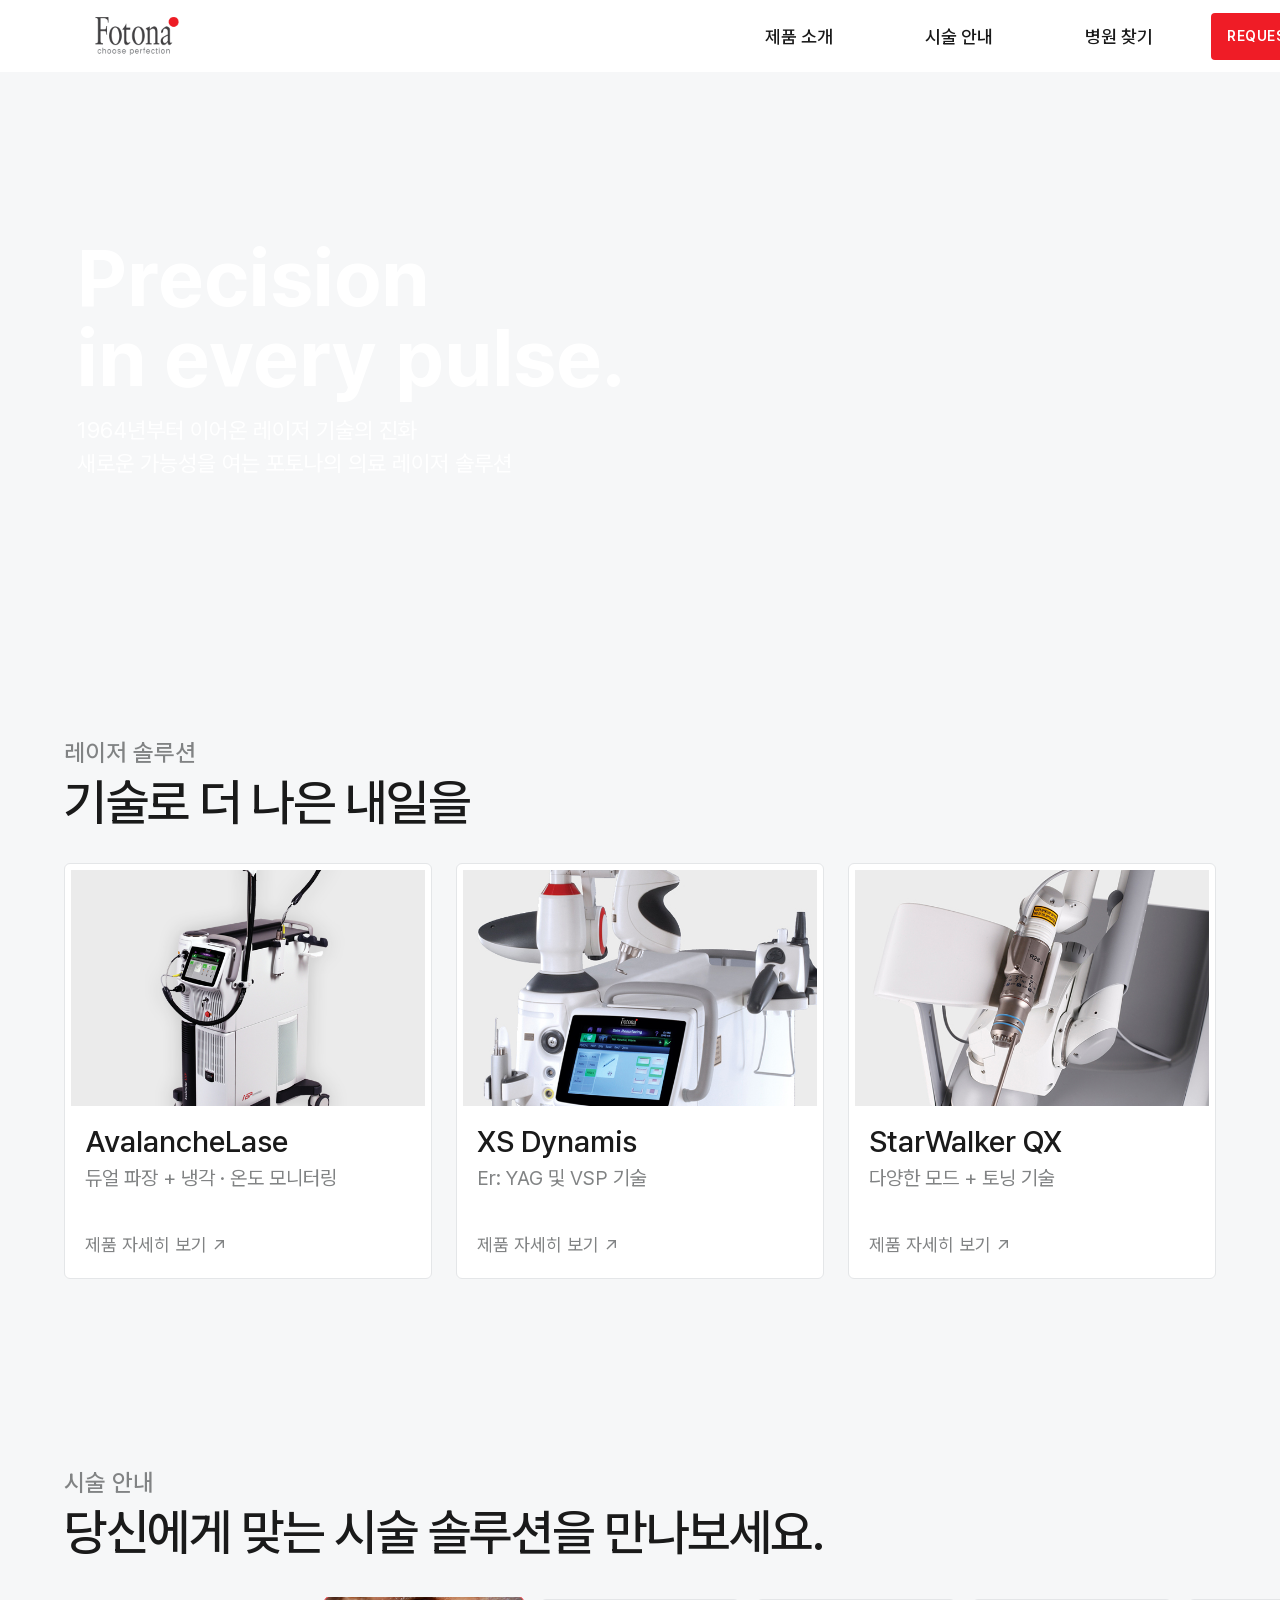
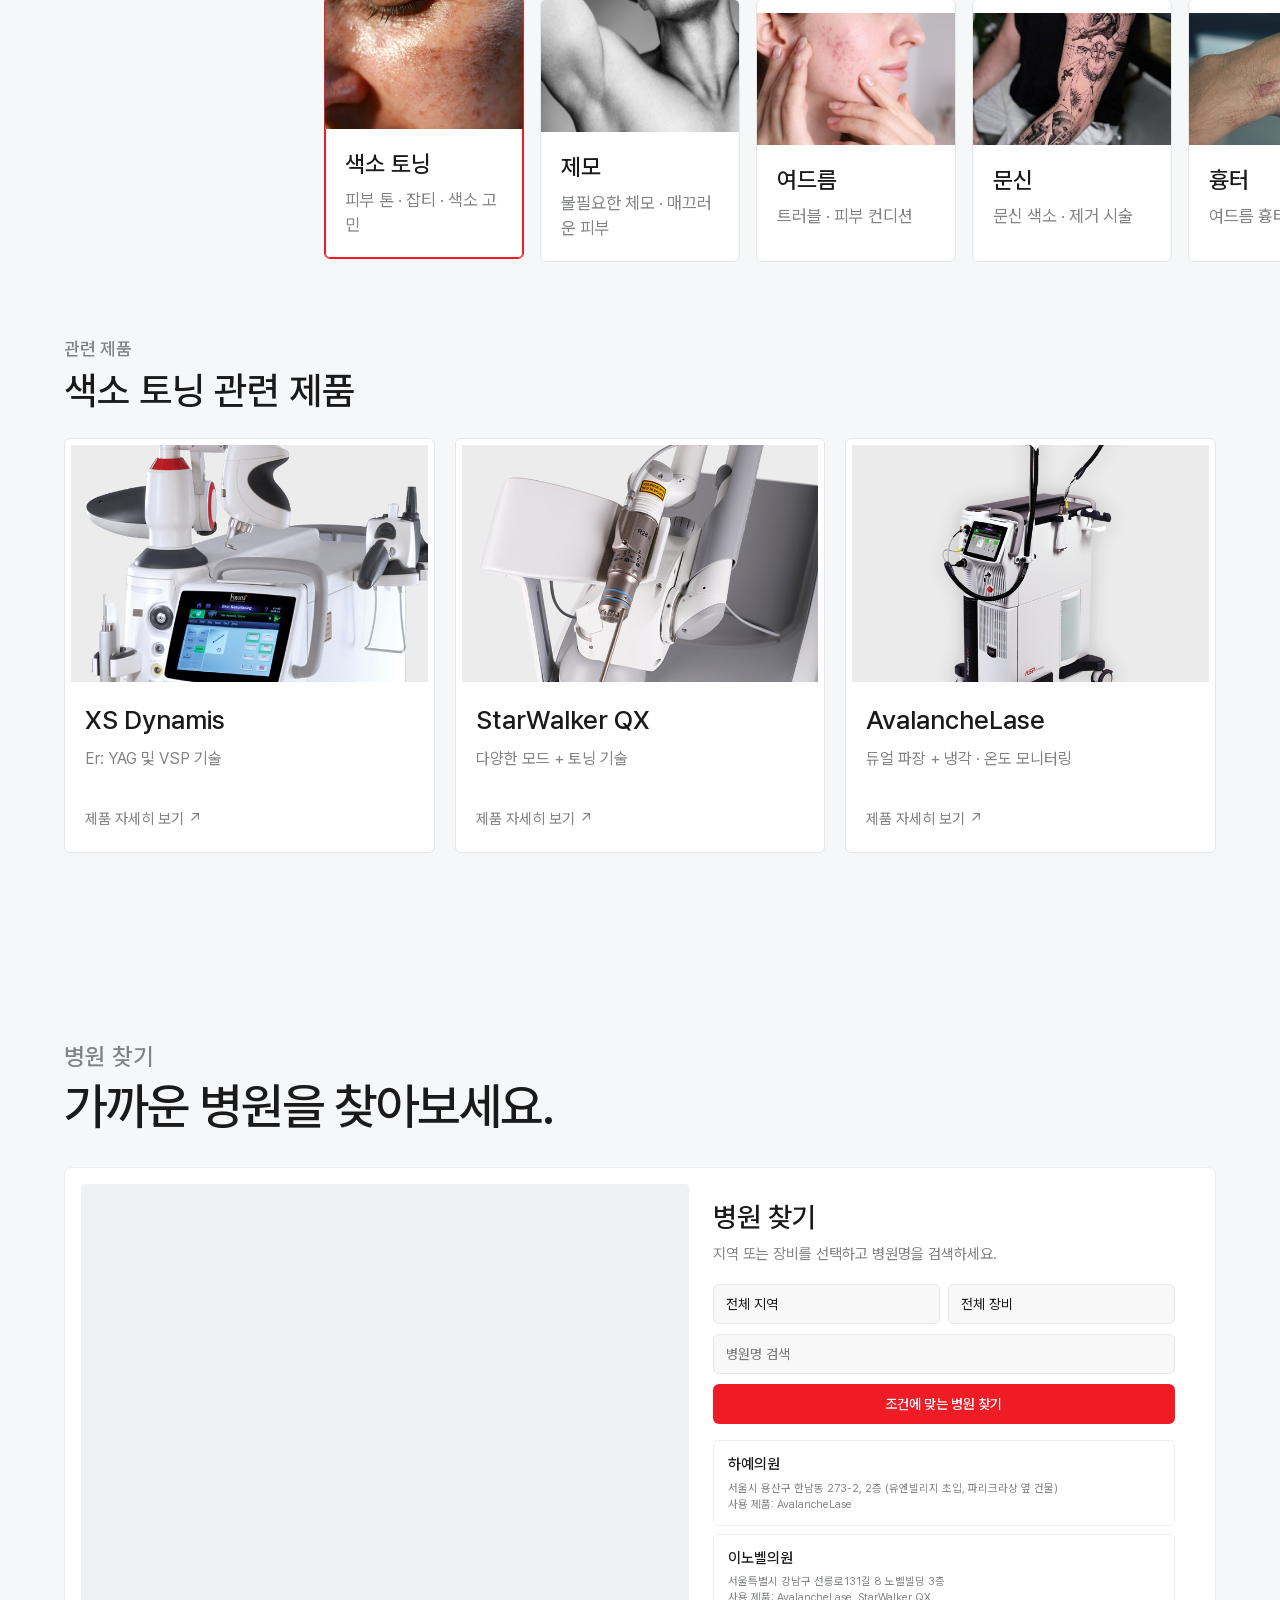
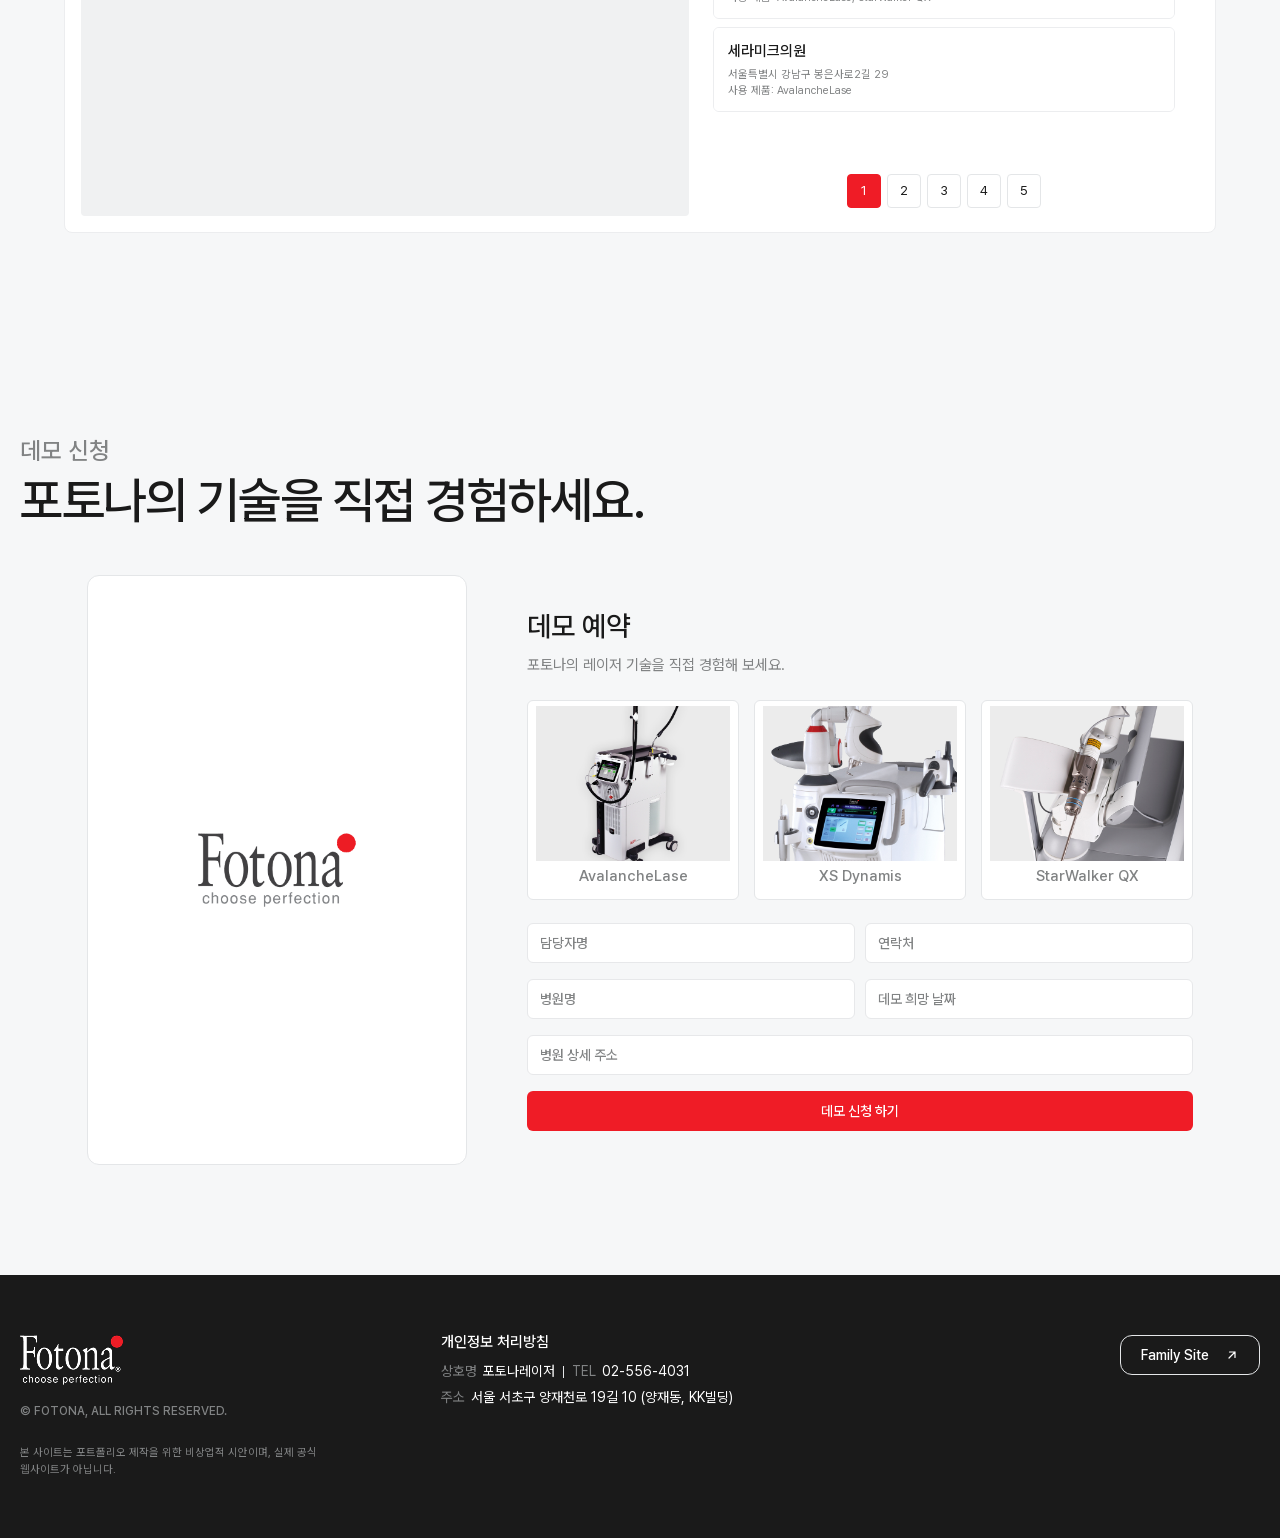
==== commit 99a3e3ea: "Adjust treatment swiper to clipped side-card layout" ====
--- a/fotona/index.html
+++ b/fotona/index.html
@@ -549,7 +549,8 @@
             const treatmentSwiper = new Swiper("#treatment-track", {
                 slidesPerView: 1.6,
                 spaceBetween: 10,
-                centeredSlides: false,
+                centeredSlides: true,
+                initialSlide: 1,
                 loop: false,
                 breakpoints: {
                     600: {
@@ -557,7 +558,7 @@
                         spaceBetween: 12
                     },
                     760: {
-                        slidesPerView: 4,
+                        slidesPerView: 4.1,
                         spaceBetween: 14
                     },
                     1024: {
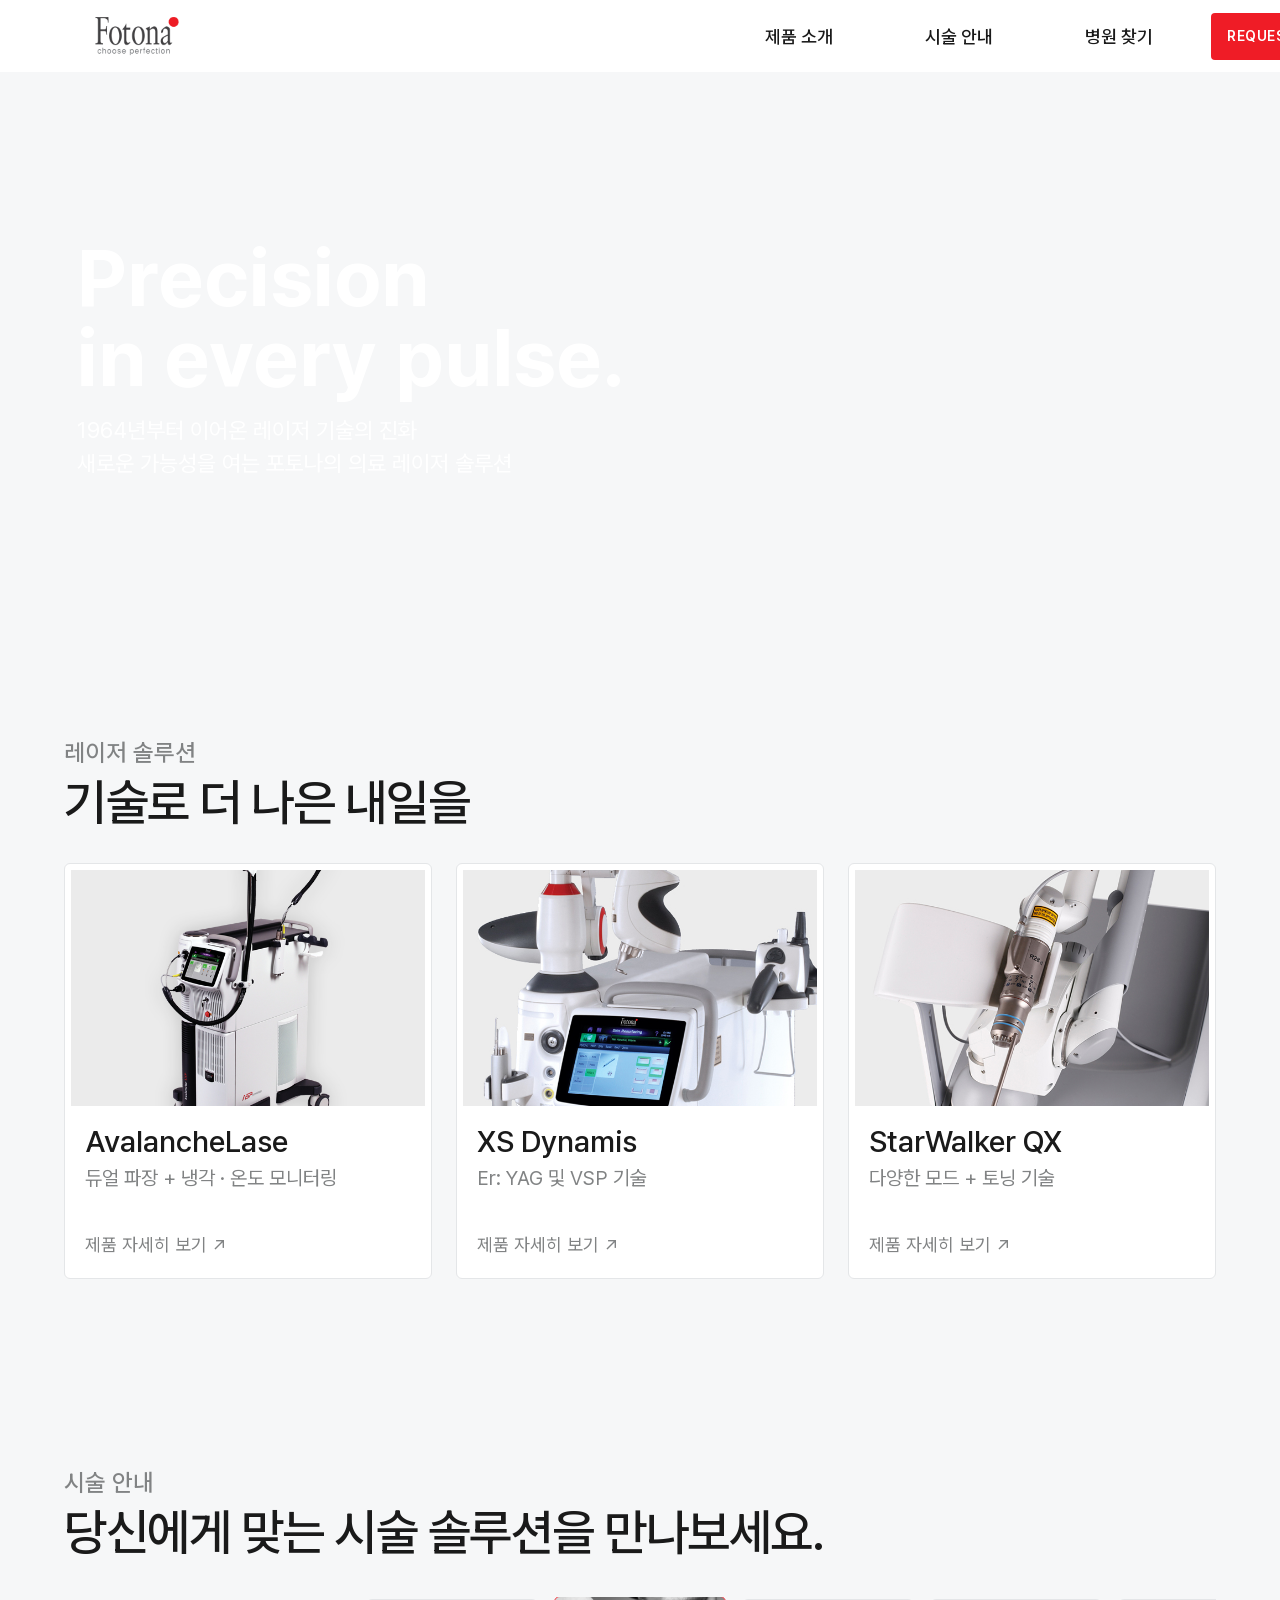
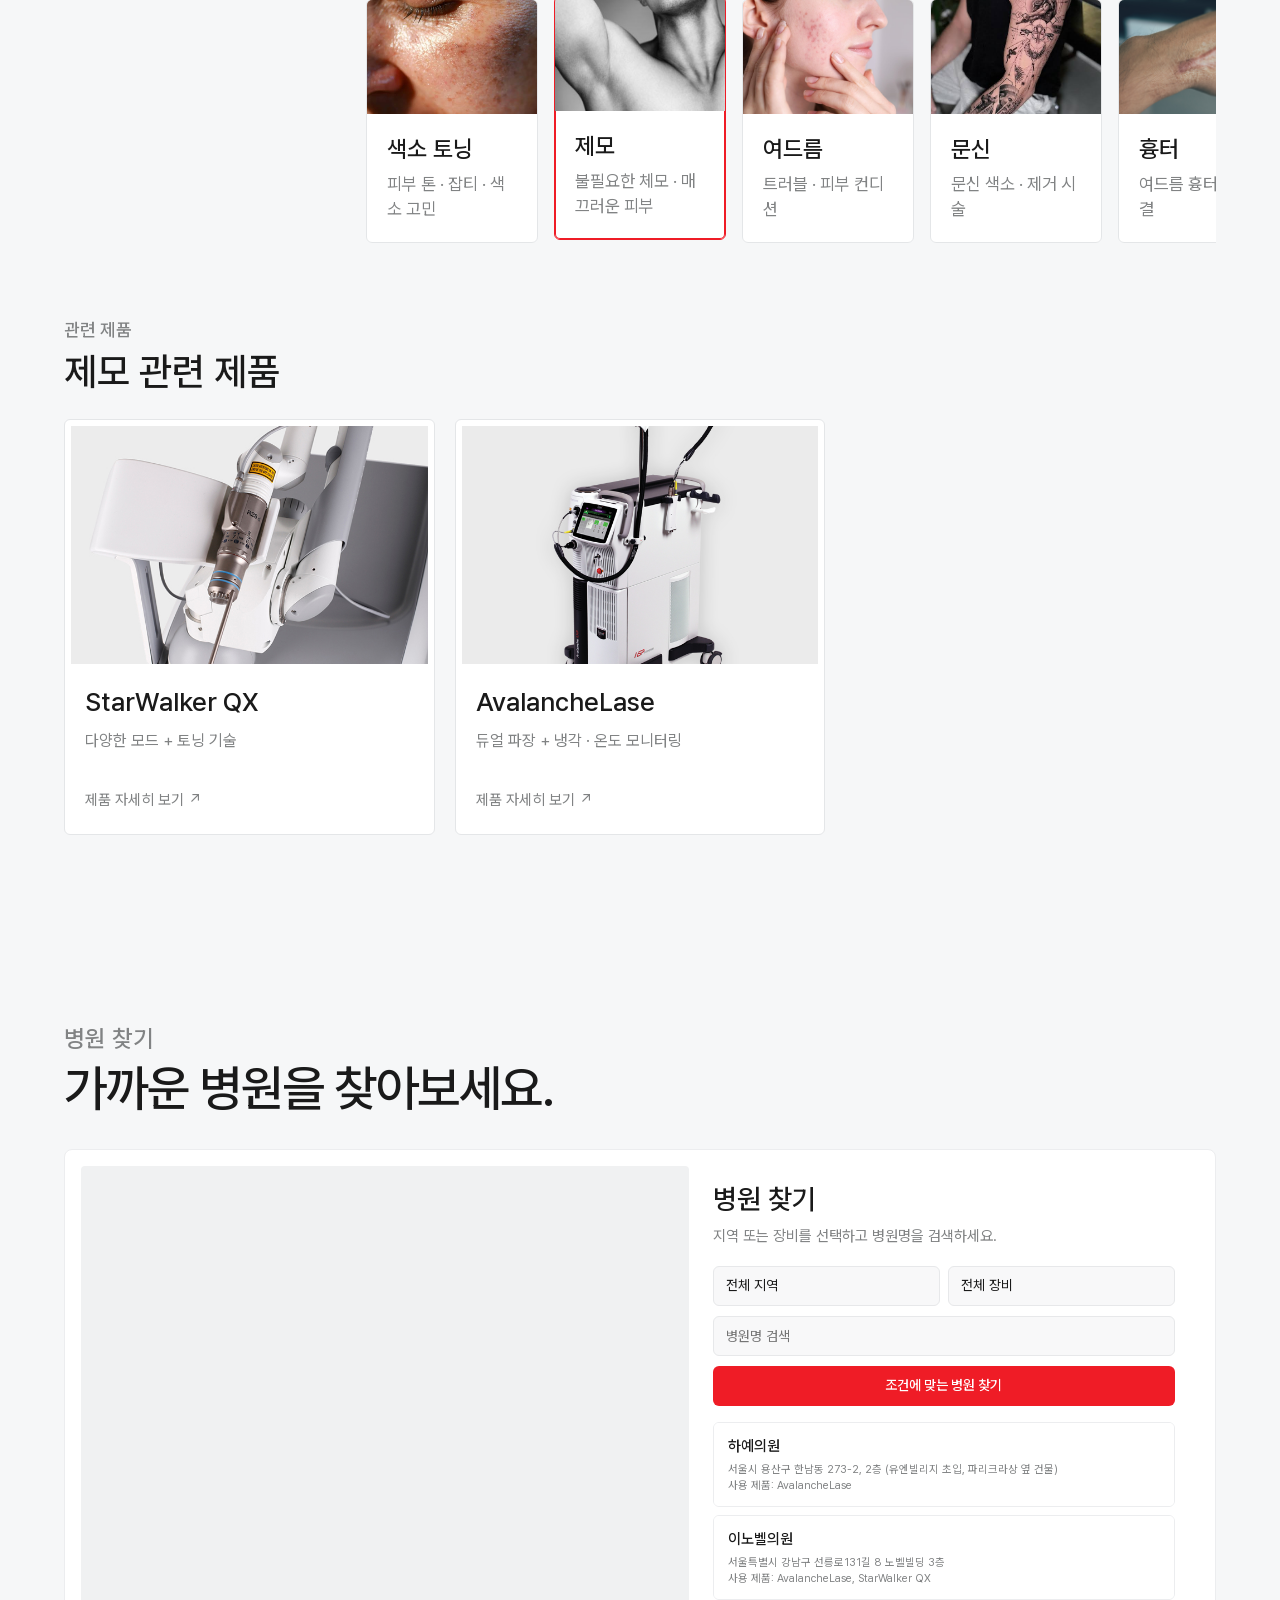
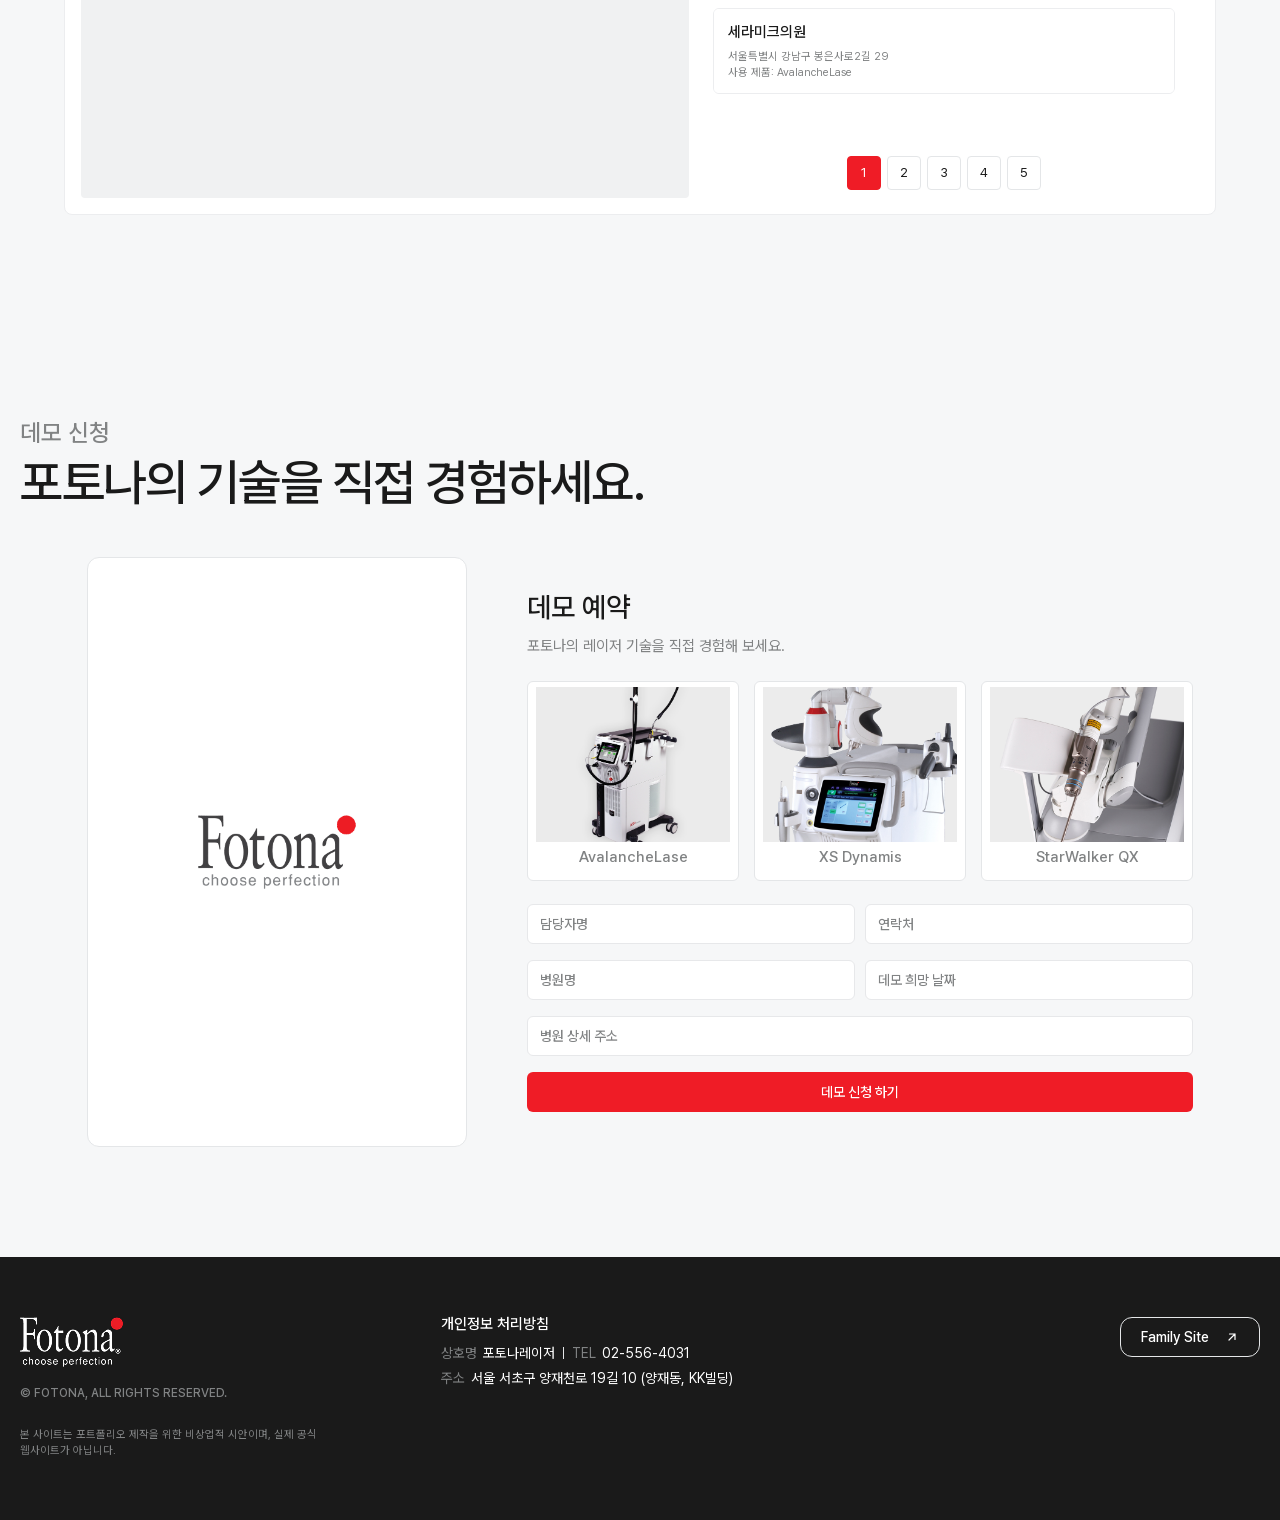
==== commit 5e1318ee: "Select centered treatment slide automatically" ====
--- a/fotona/index.html
+++ b/fotona/index.html
@@ -114,46 +114,46 @@
                     <div class="treatment-track swiper" id="treatment-track" aria-label="시술 종류">
                         <div class="swiper-wrapper">
                             <div class="swiper-slide">
-                                <button class="treatment-card" type="button" data-treatment="toning" aria-pressed="false">
+                                <div class="treatment-card" data-treatment="toning">
                                     <img src="img/pigmented.jpg" alt="" draggable="false">
                                     <span class="treatment-card-title">색소 토닝</span>
                                     <span class="treatment-card-description">피부 톤 · 잡티 · 색소 고민</span>
-                                </button>
+                                </div>
                             </div>
                             <div class="swiper-slide">
-                                <button class="treatment-card" type="button" data-treatment="hair" aria-pressed="false">
+                                <div class="treatment-card" data-treatment="hair">
                                     <img src="img/hair_removal.jpg" alt="" draggable="false">
                                     <span class="treatment-card-title">제모</span>
                                     <span class="treatment-card-description">불필요한 체모 · 매끄러운 피부</span>
-                                </button>
+                                </div>
                             </div>
                             <div class="swiper-slide">
-                                <button class="treatment-card" type="button" data-treatment="acne" aria-pressed="false">
+                                <div class="treatment-card" data-treatment="acne">
                                     <img src="img/acne_scar.jpg" alt="" draggable="false">
                                     <span class="treatment-card-title">여드름</span>
                                     <span class="treatment-card-description">트러블 · 피부 컨디션</span>
-                                </button>
+                                </div>
                             </div>
                             <div class="swiper-slide">
-                                <button class="treatment-card" type="button" data-treatment="tattoo" aria-pressed="false">
+                                <div class="treatment-card" data-treatment="tattoo">
                                     <img src="img/tatto_removal.jpg" alt="" draggable="false">
                                     <span class="treatment-card-title">문신</span>
                                     <span class="treatment-card-description">문신 색소 · 제거 시술</span>
-                                </button>
+                                </div>
                             </div>
                             <div class="swiper-slide">
-                                <button class="treatment-card" type="button" data-treatment="scar" aria-pressed="false">
+                                <div class="treatment-card" data-treatment="scar">
                                     <img src="img/scar_revision.jpg" alt="" draggable="false">
                                     <span class="treatment-card-title">흉터</span>
                                     <span class="treatment-card-description">여드름 흉터 · 피부 결</span>
-                                </button>
+                                </div>
                             </div>
                             <div class="swiper-slide">
-                                <button class="treatment-card" type="button" data-treatment="wart" aria-pressed="false">
+                                <div class="treatment-card" data-treatment="wart">
                                     <img src="img/warts-removal.png" alt="" draggable="false">
                                     <span class="treatment-card-title">사마귀</span>
                                     <span class="treatment-card-description">사마귀 · 피부 병변 · 피부 고민</span>
-                                </button>
+                                </div>
                             </div>
                         </div>
                     </div>
@@ -516,36 +516,22 @@
             if (!track || !productsTitle) return;
 
             const treatmentNames = {
-                toning: "색소 토닝",
-                hair: "제모",
-                acne: "여드름",
-                tattoo: "문신",
-                scar: "흉터",
-                wart: "사마귀"
+                toning: "색소 토닝", hair: "제모", acne: "여드름",
+                tattoo: "문신", scar: "흉터", wart: "사마귀"
             };
-            const defaultTitle = "관련 제품";
             const cards = [...track.querySelectorAll(".treatment-card")];
-            let activeTreatment = null;
 
             function setActiveCard(card) {
                 if (!card) return;
                 const treatment = card.dataset.treatment;
-                if (!treatment || treatment === activeTreatment) return;
-                activeTreatment = treatment;
-
-                cards.forEach((item) => {
-                    const selected = item === card;
-                    item.classList.toggle("is-selected", selected);
-                    item.setAttribute("aria-pressed", String(selected));
-                });
-
+                if (!treatment) return;
+                cards.forEach((item) => item.classList.toggle("is-selected", item === card));
                 productsTitle.textContent = treatmentNames[treatment] + " 관련 제품";
                 productCards.forEach((product) => {
                     product.hidden = !product.dataset.products.split(" ").includes(treatment);
                 });
             }
 
-            // 학습한 swiper.html의 구조와 옵션을 적용해 시술 카드를 슬라이더로 만듭니다.
             const treatmentSwiper = new Swiper("#treatment-track", {
                 slidesPerView: 1.6,
                 spaceBetween: 10,
@@ -553,54 +539,15 @@
                 initialSlide: 1,
                 loop: false,
                 breakpoints: {
-                    600: {
-                        slidesPerView: 2.5,
-                        spaceBetween: 12
-                    },
-                    760: {
-                        slidesPerView: 4.1,
-                        spaceBetween: 14
-                    },
-                    1024: {
-                        slidesPerView: 6,
-                        spaceBetween: 16
-                    }
+                    600: { slidesPerView: 2.5, spaceBetween: 12 },
+                    760: { slidesPerView: 4.1, spaceBetween: 14 },
+                    1024: { slidesPerView: 6, spaceBetween: 16 }
+                },
+                on: {
+                    init: function () { setActiveCard(cards[this.activeIndex]); },
+                    slideChange: function () { setActiveCard(cards[this.activeIndex]); }
                 }
-            });
-
-            // 카드를 클릭하면 선택 상태와 관련 제품을 바꾸고, 선택한 카드를 가운데로 이동합니다.
-            track.addEventListener("click", (event) => {
-                const card = event.target.closest(".treatment-card");
-                if (!card) return;
-
-                if (card.dataset.treatment === activeTreatment) {
-                    // 선택된 카드를 다시 클릭하면 선택을 취소합니다.
-                    activeTreatment = null;
-                    cards.forEach((item) => {
-                        item.classList.remove("is-selected");
-                        item.setAttribute("aria-pressed", "false");
-                    });
-                    productsTitle.textContent = defaultTitle;
-                    productCards.forEach((product) => {
-                        product.hidden = true;
-                    });
-                } else {
-                    setActiveCard(card);
-                }
-
-                const slide = card.closest(".swiper-slide");
-                const slideIndex = [...track.querySelectorAll(".swiper-slide")].indexOf(slide);
-                if (slideIndex >= 0) {
-                    treatmentSwiper.slideTo(slideIndex);
-                }
-            });
-
-            productsTitle.textContent = defaultTitle;
-            productCards.forEach((product) => {
-                product.hidden = true;
-            });
-            setActiveCard(cards[0]);
-        })();
+            });        })();
     </script>
 
 
--- a/fotona/css/main.css
+++ b/fotona/css/main.css
@@ -670,10 +670,11 @@
     background: var(--background-page);
 }
 .treatment-track.swiper {
-    width: 100%;
-    max-width: none;
-    margin: 0;
-    padding: 2px 0 14px;
+    width: 90%;
+    max-width: 1720px;
+    margin: 0 auto;
+    padding: 2px 20px 14px;
+    box-sizing: border-box;
     overflow: hidden;
 }
 .treatment-track .swiper-wrapper {
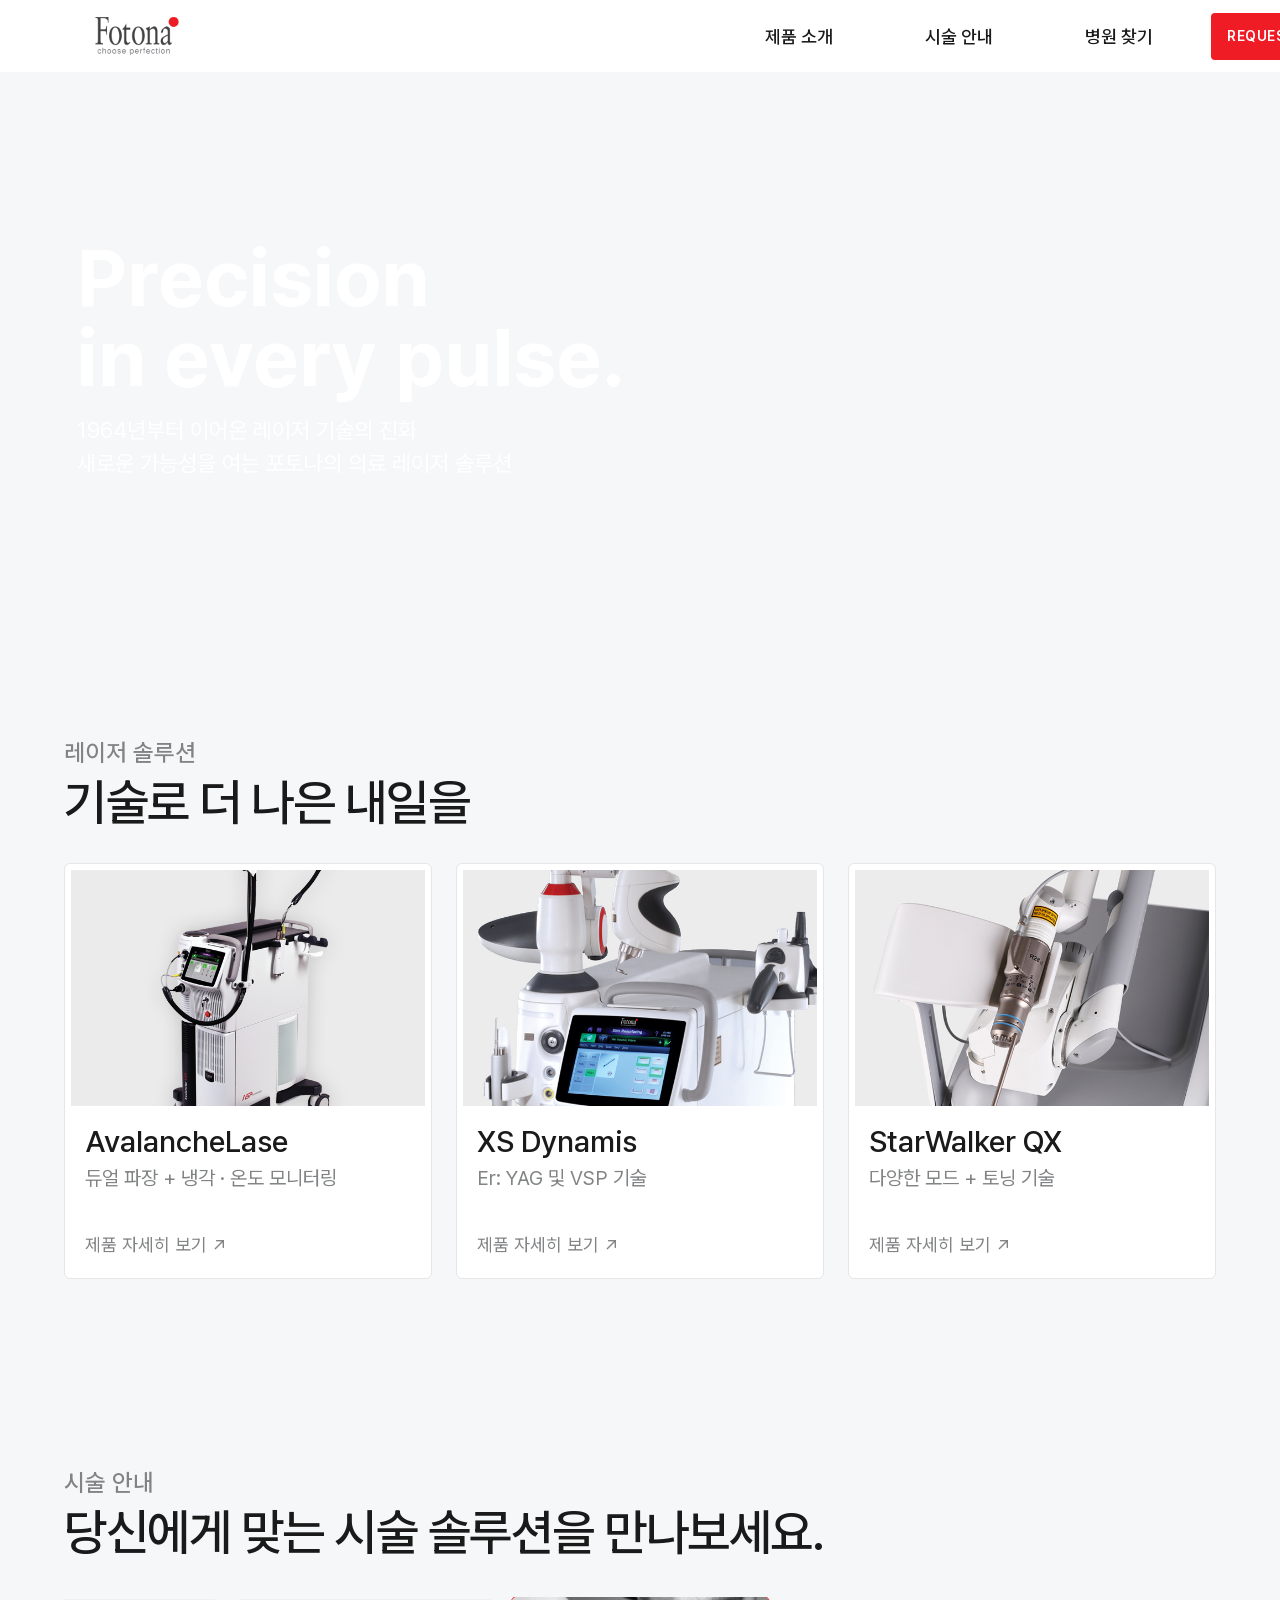
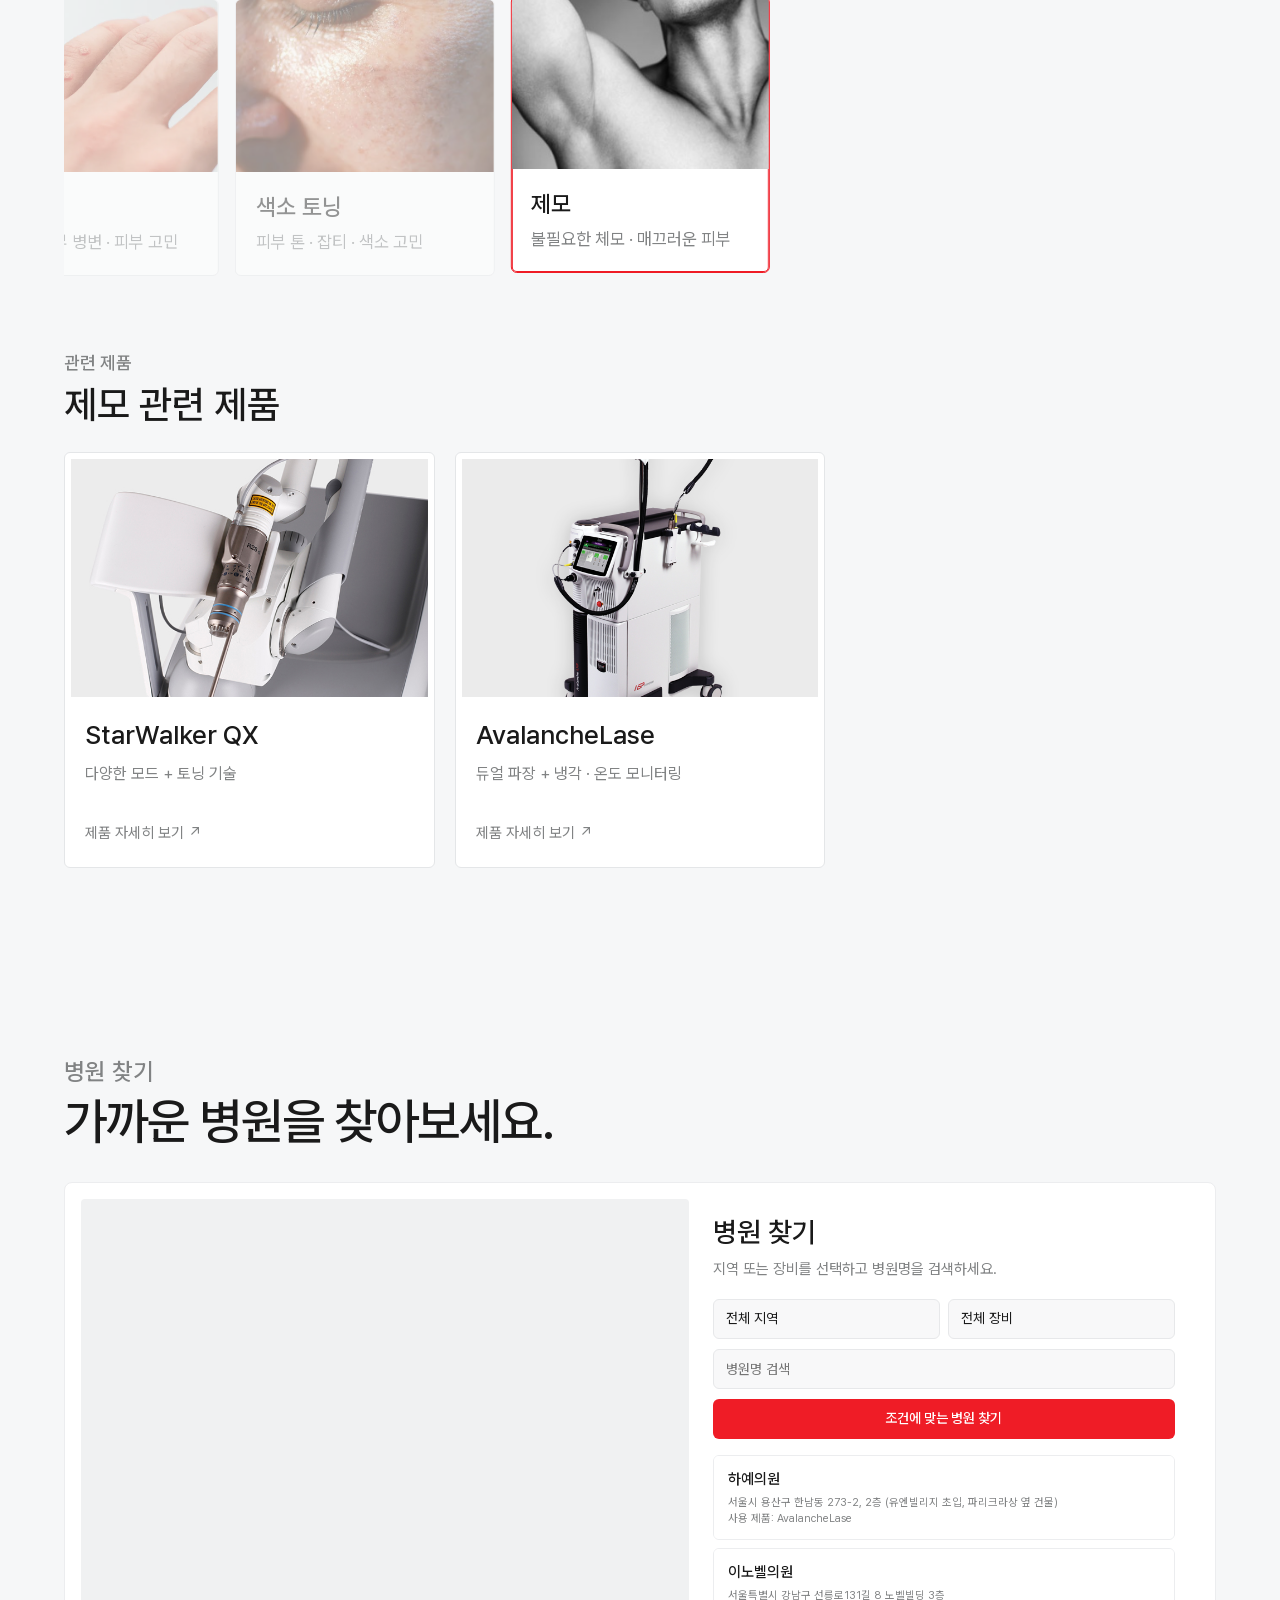
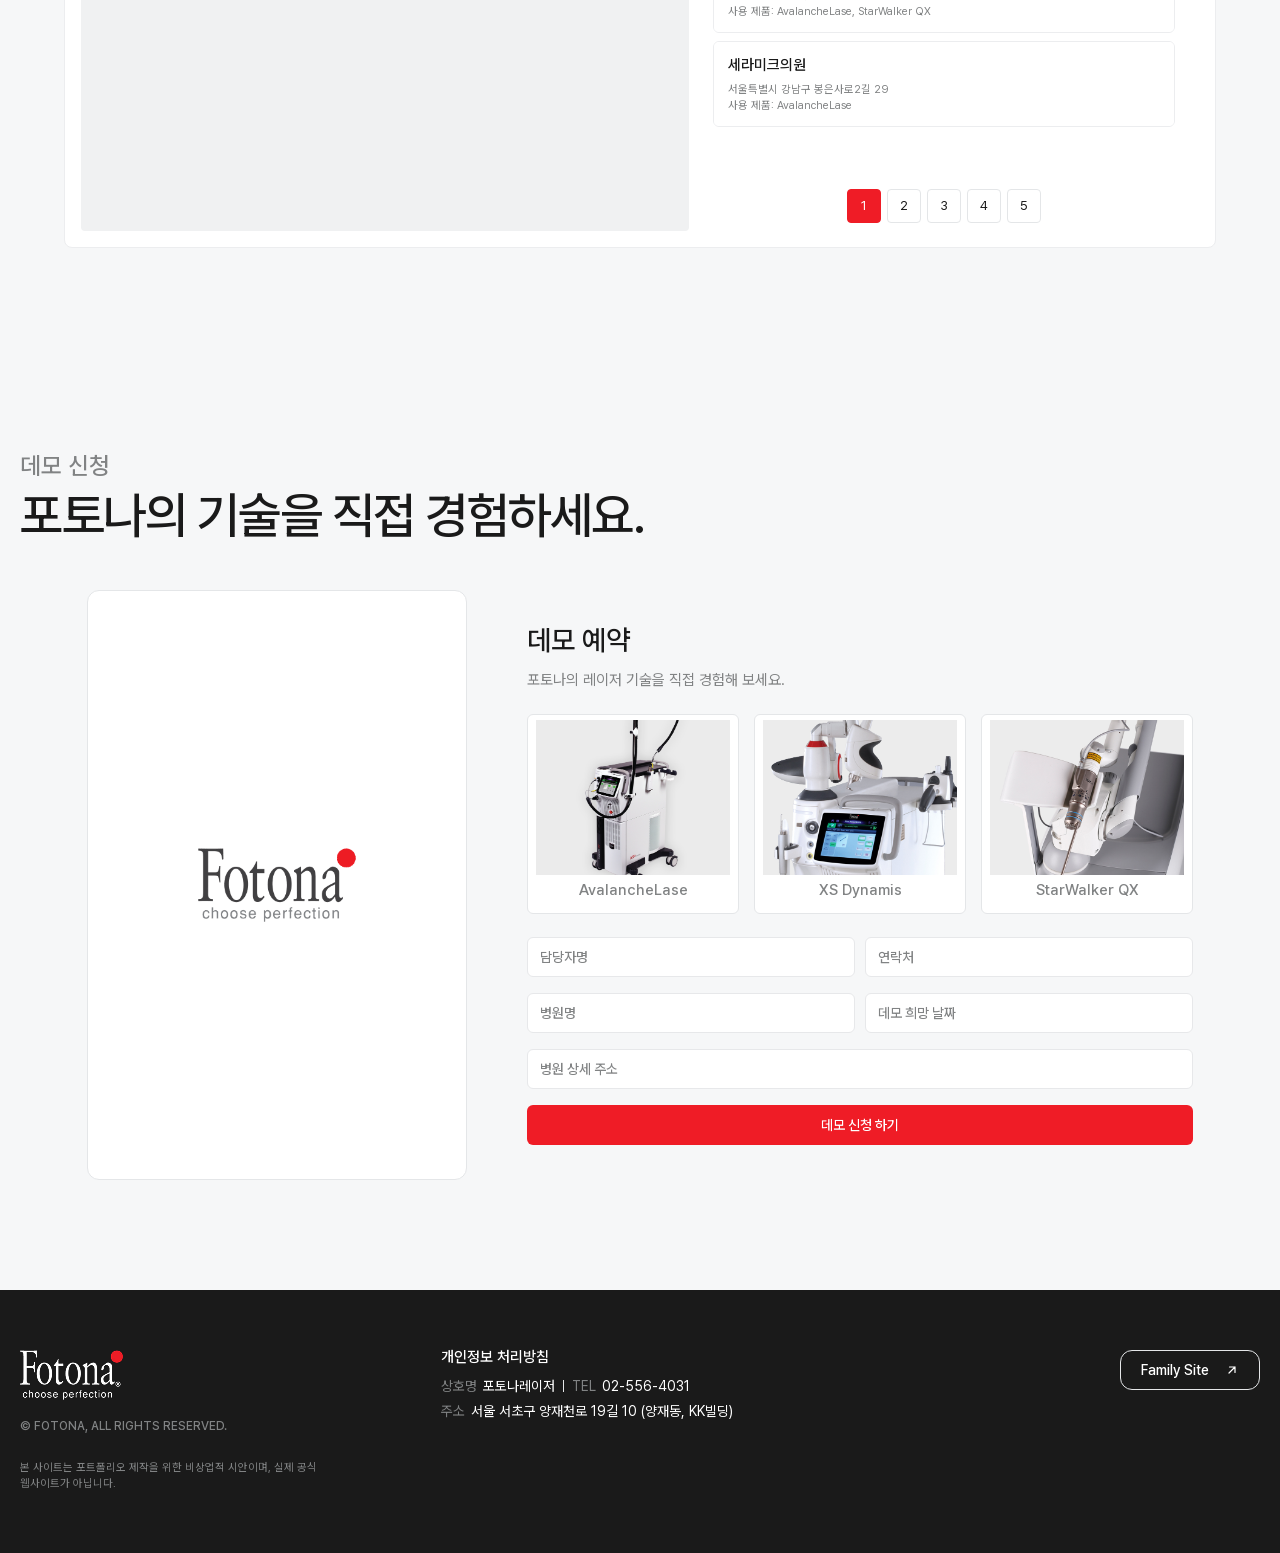
==== commit fab5098b: "Enable infinite treatment card carousel" ====
--- a/fotona/index.html
+++ b/fotona/index.html
@@ -537,15 +537,15 @@
                 spaceBetween: 10,
                 centeredSlides: true,
                 initialSlide: 1,
-                loop: false,
+                loop: true,
                 breakpoints: {
                     600: { slidesPerView: 2.5, spaceBetween: 12 },
                     760: { slidesPerView: 4.1, spaceBetween: 14 },
-                    1024: { slidesPerView: 6, spaceBetween: 16 }
+                    1024: { slidesPerView: 4.1, spaceBetween: 16 }
                 },
                 on: {
-                    init: function () { setActiveCard(cards[this.activeIndex]); },
-                    slideChange: function () { setActiveCard(cards[this.activeIndex]); }
+                    init: function () { setActiveCard(cards[this.realIndex]); },
+                    slideChange: function () { setActiveCard(cards[this.realIndex]); }
                 }
             });        })();
     </script>
--- a/fotona/css/main.css
+++ b/fotona/css/main.css
@@ -685,6 +685,13 @@
     height: auto;
     min-width: 0;
 }
+.treatment-track .swiper-slide {
+    opacity: 0.45;
+    transition: opacity 0.3s ease;
+}
+.treatment-track .swiper-slide-active {
+    opacity: 1;
+}
 /* Swiper 슬라이드 너비에 맞춰 카드가 줄어들도록 설정합니다. */
 .treatment-card {
     position: relative;
@@ -701,7 +708,7 @@
     background: var(--surface-default);
     color: var(--text-primary);
     text-align: left;
-    cursor: pointer;
+    cursor: default;
     transition: border-color .2s ease, transform .2s ease;
 }
 .treatment-card img {
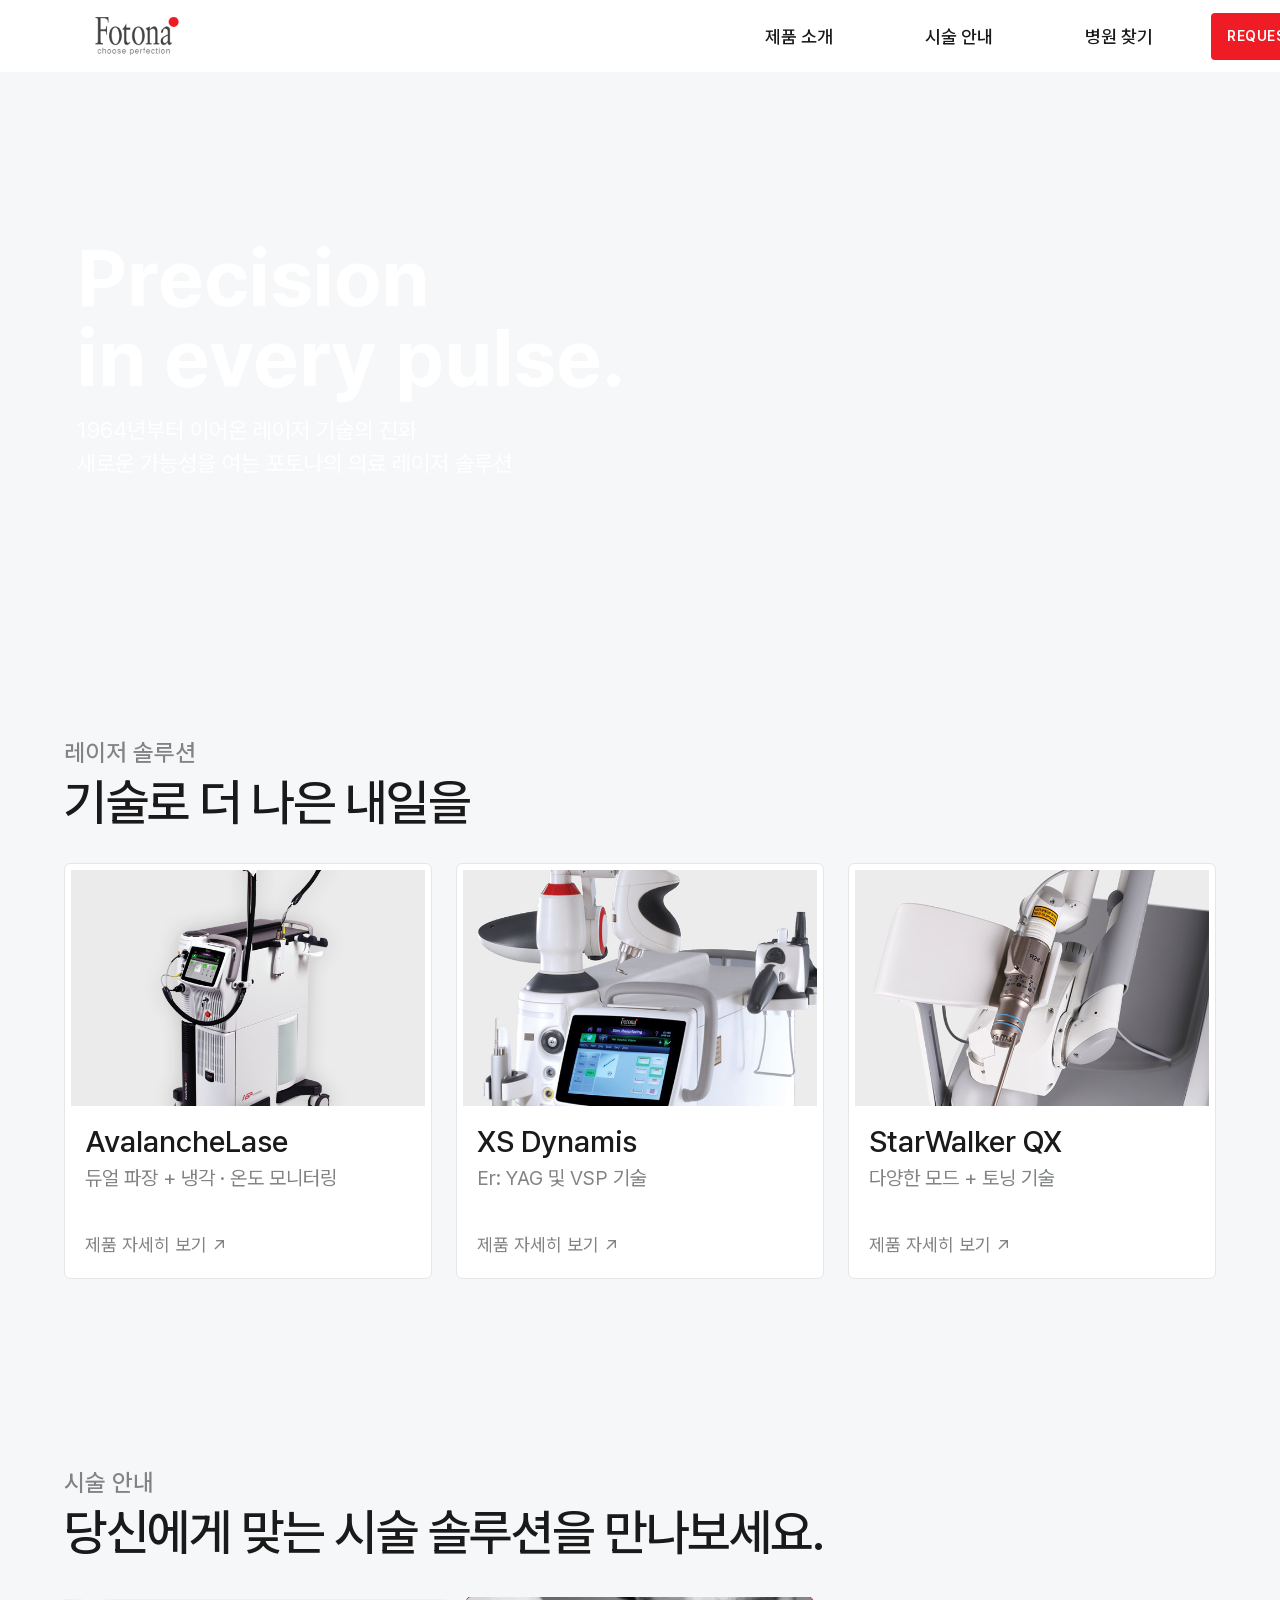
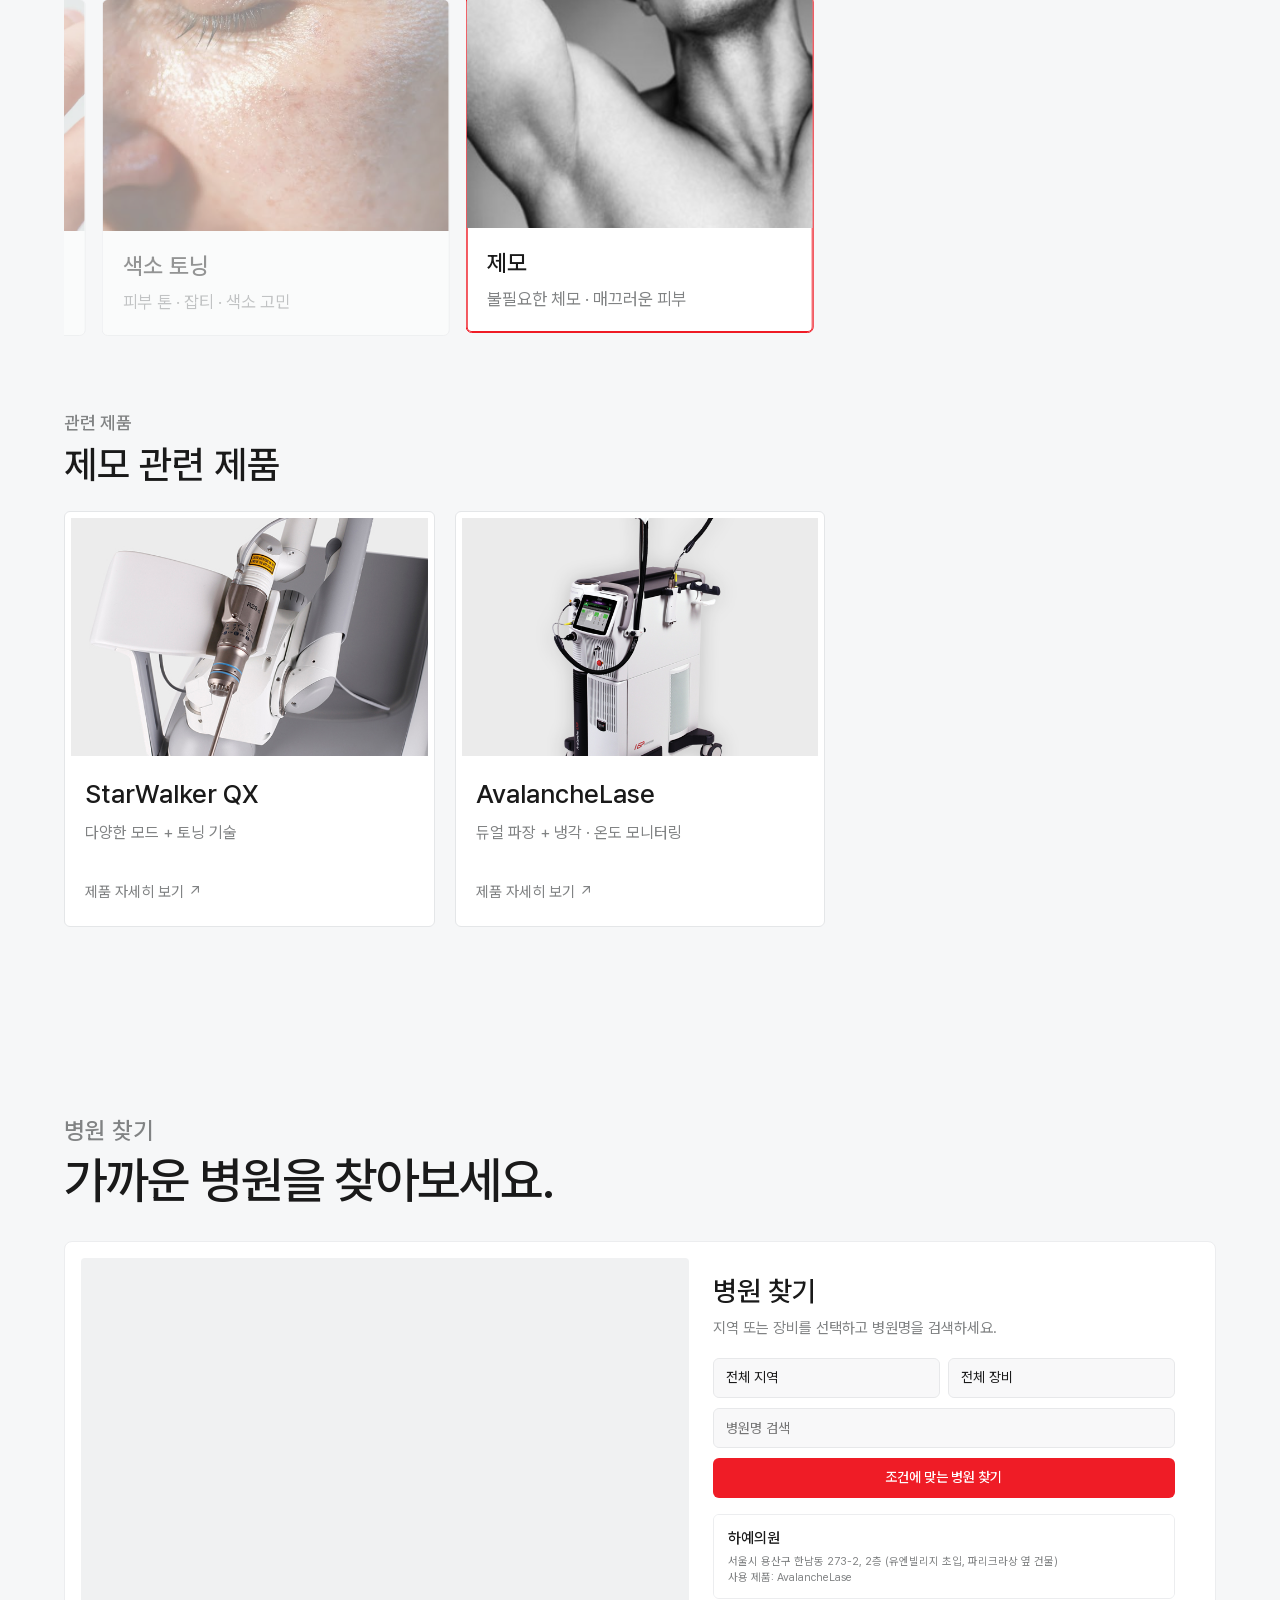
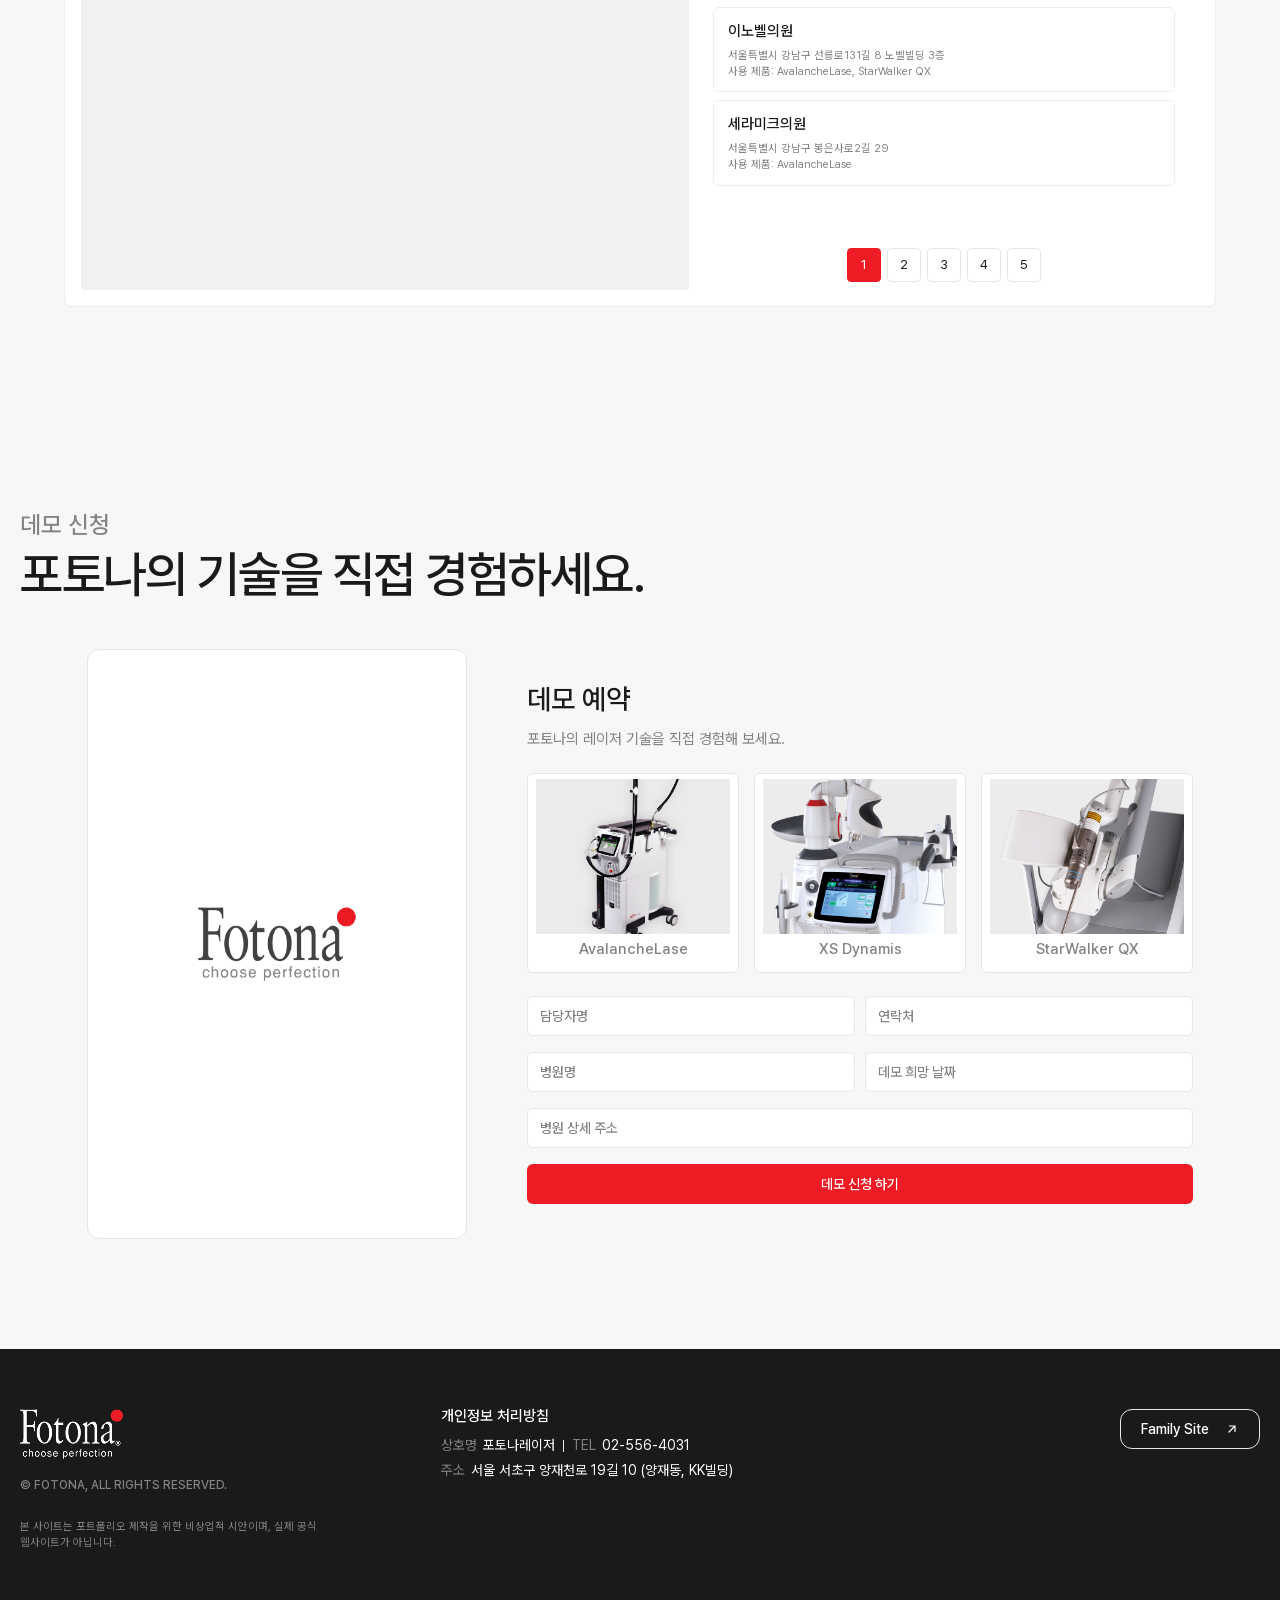
==== commit e8494f8f: "Adjust treatment carousel loop layout" ====
--- a/fotona/index.html
+++ b/fotona/index.html
@@ -540,8 +540,8 @@
                 loop: true,
                 breakpoints: {
                     600: { slidesPerView: 2.5, spaceBetween: 12 },
-                    760: { slidesPerView: 4.1, spaceBetween: 14 },
-                    1024: { slidesPerView: 4.1, spaceBetween: 16 }
+                    760: { slidesPerView: 3.1, spaceBetween: 14 },
+                    1024: { slidesPerView: 3.1, spaceBetween: 16 }
                 },
                 on: {
                     init: function () { setActiveCard(cards[this.realIndex]); },
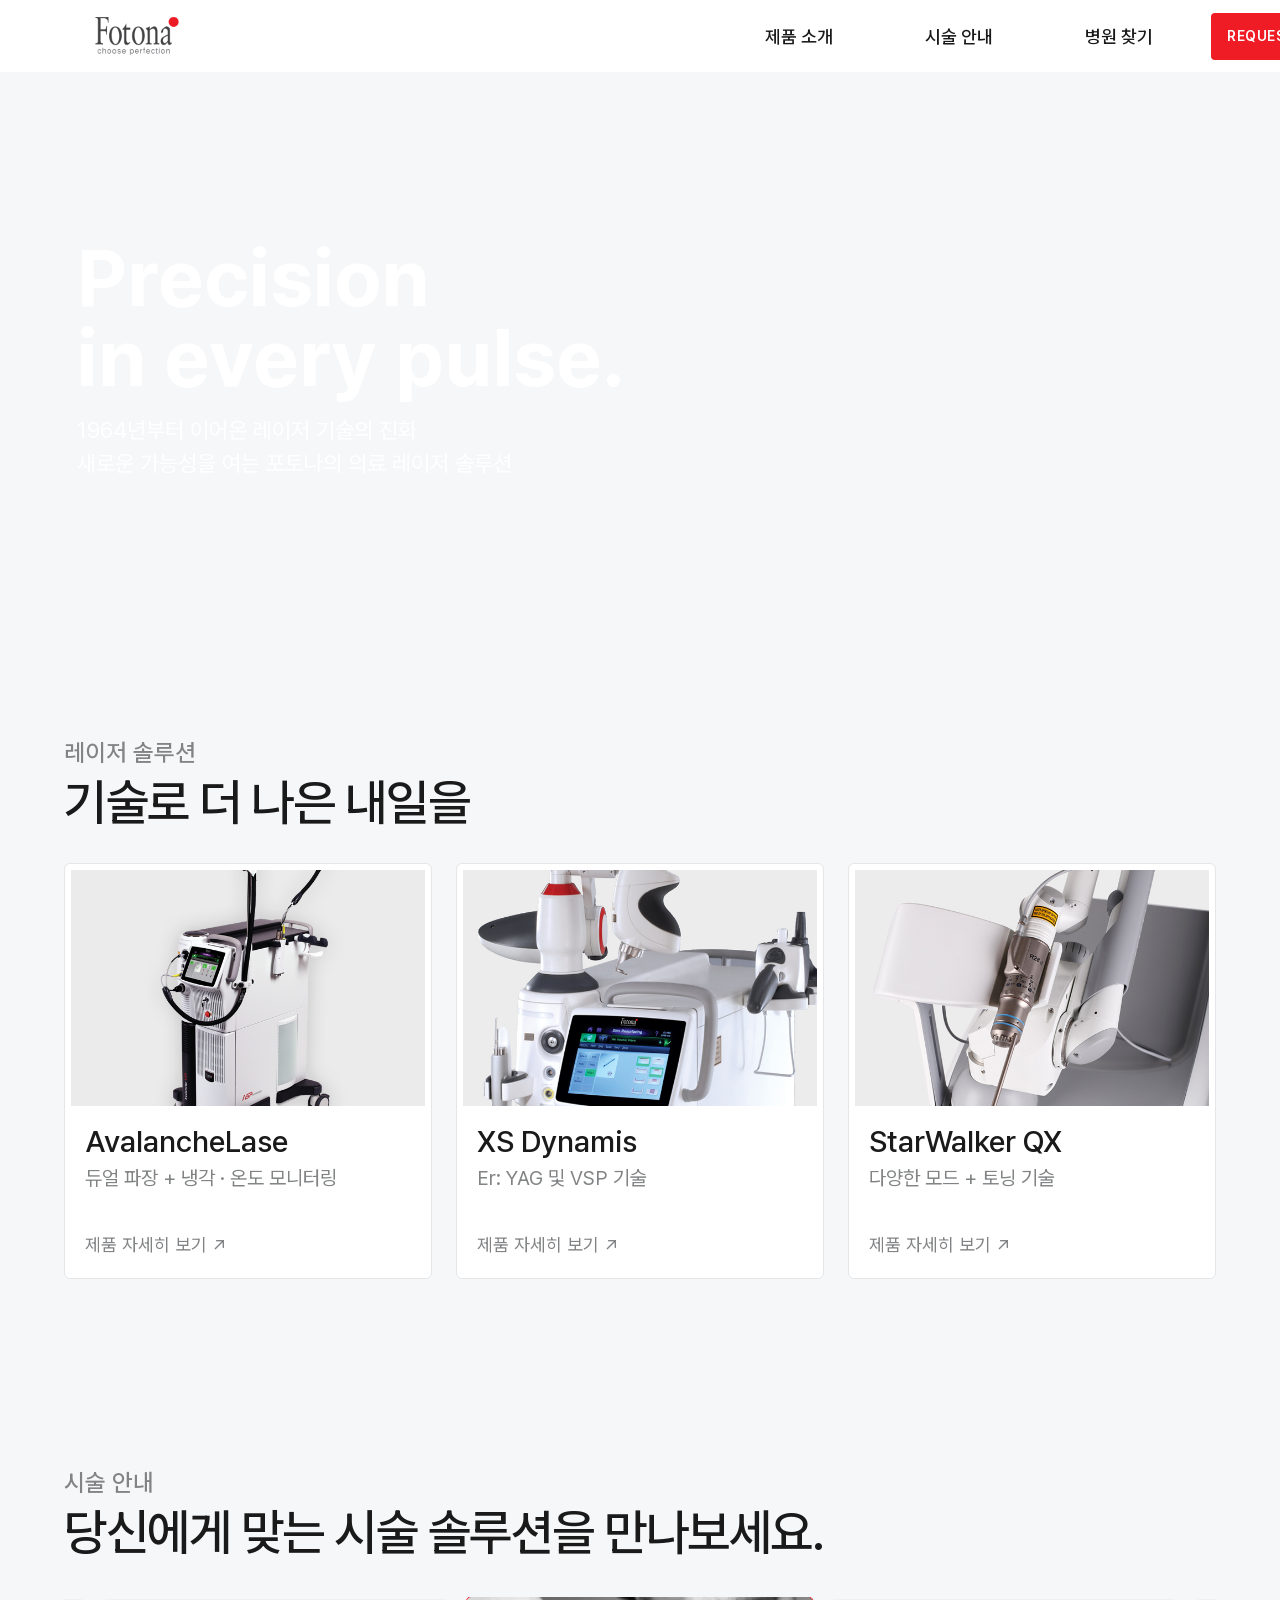
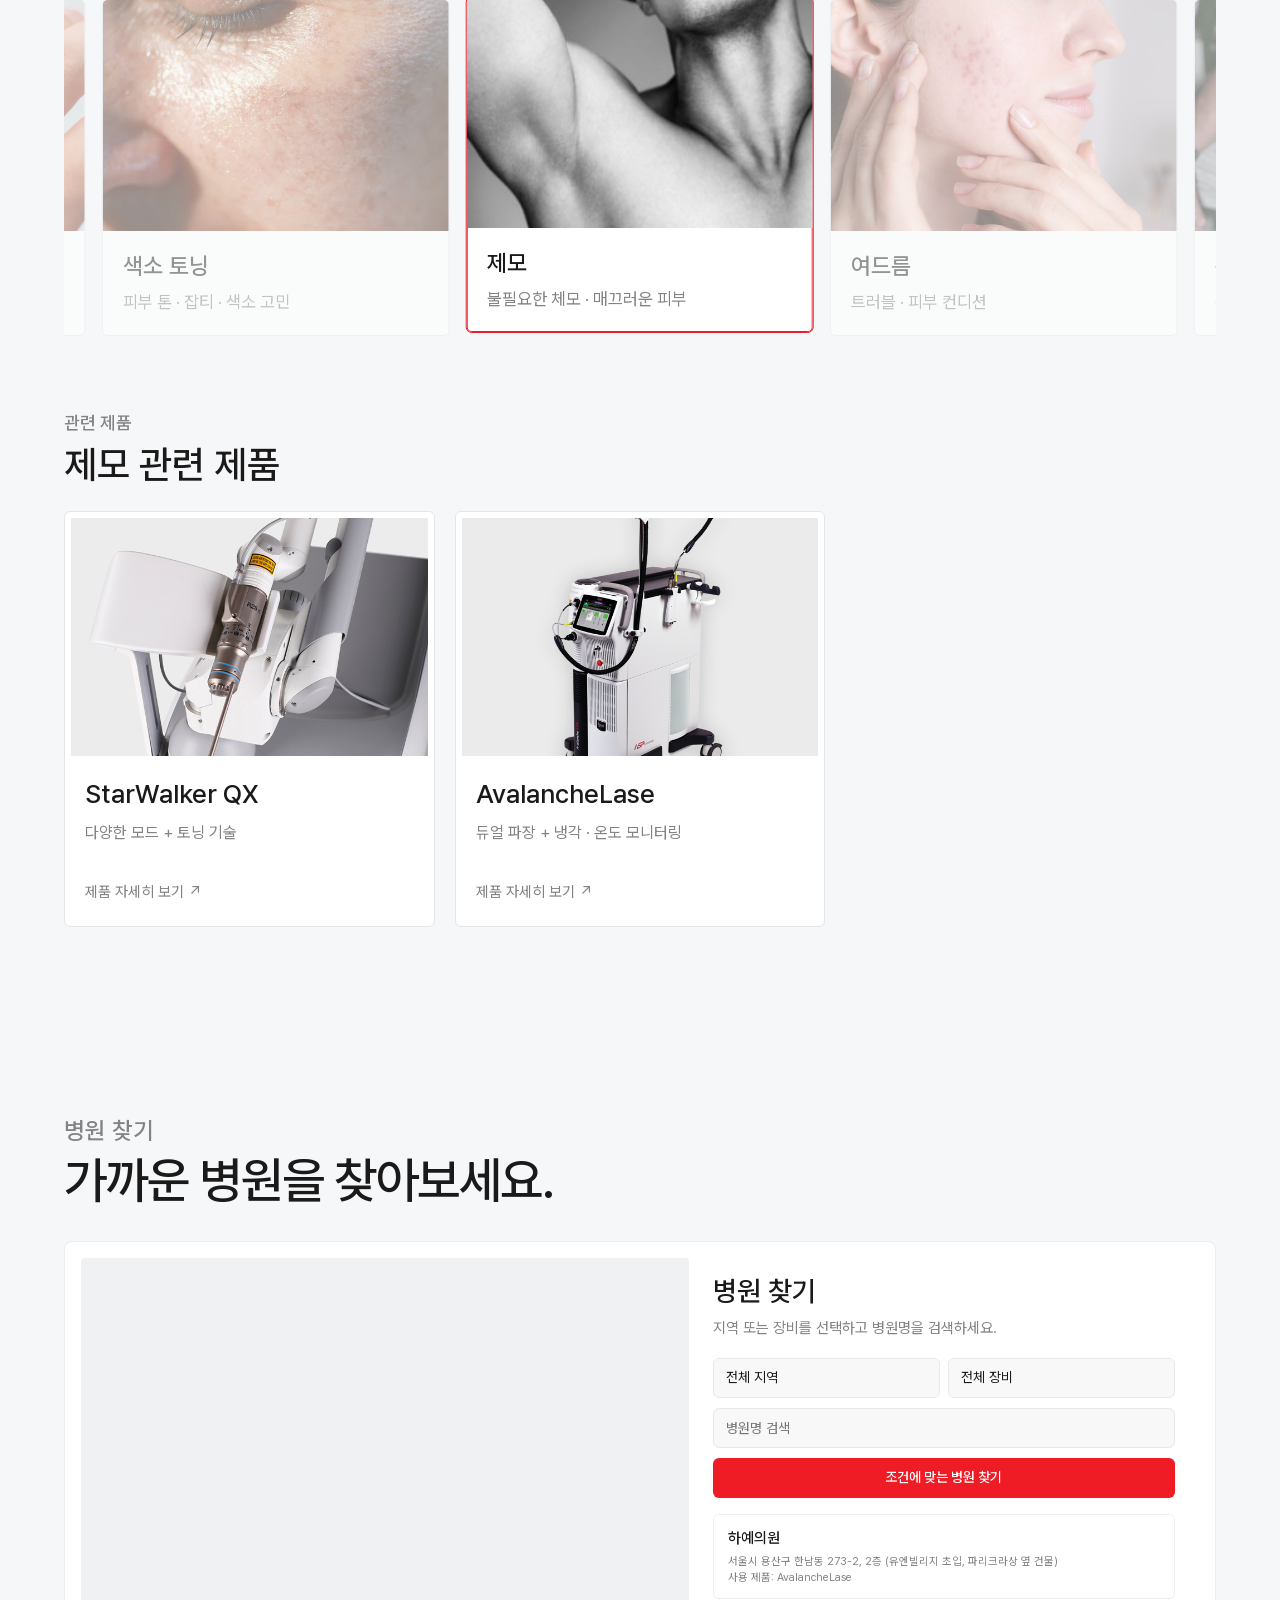
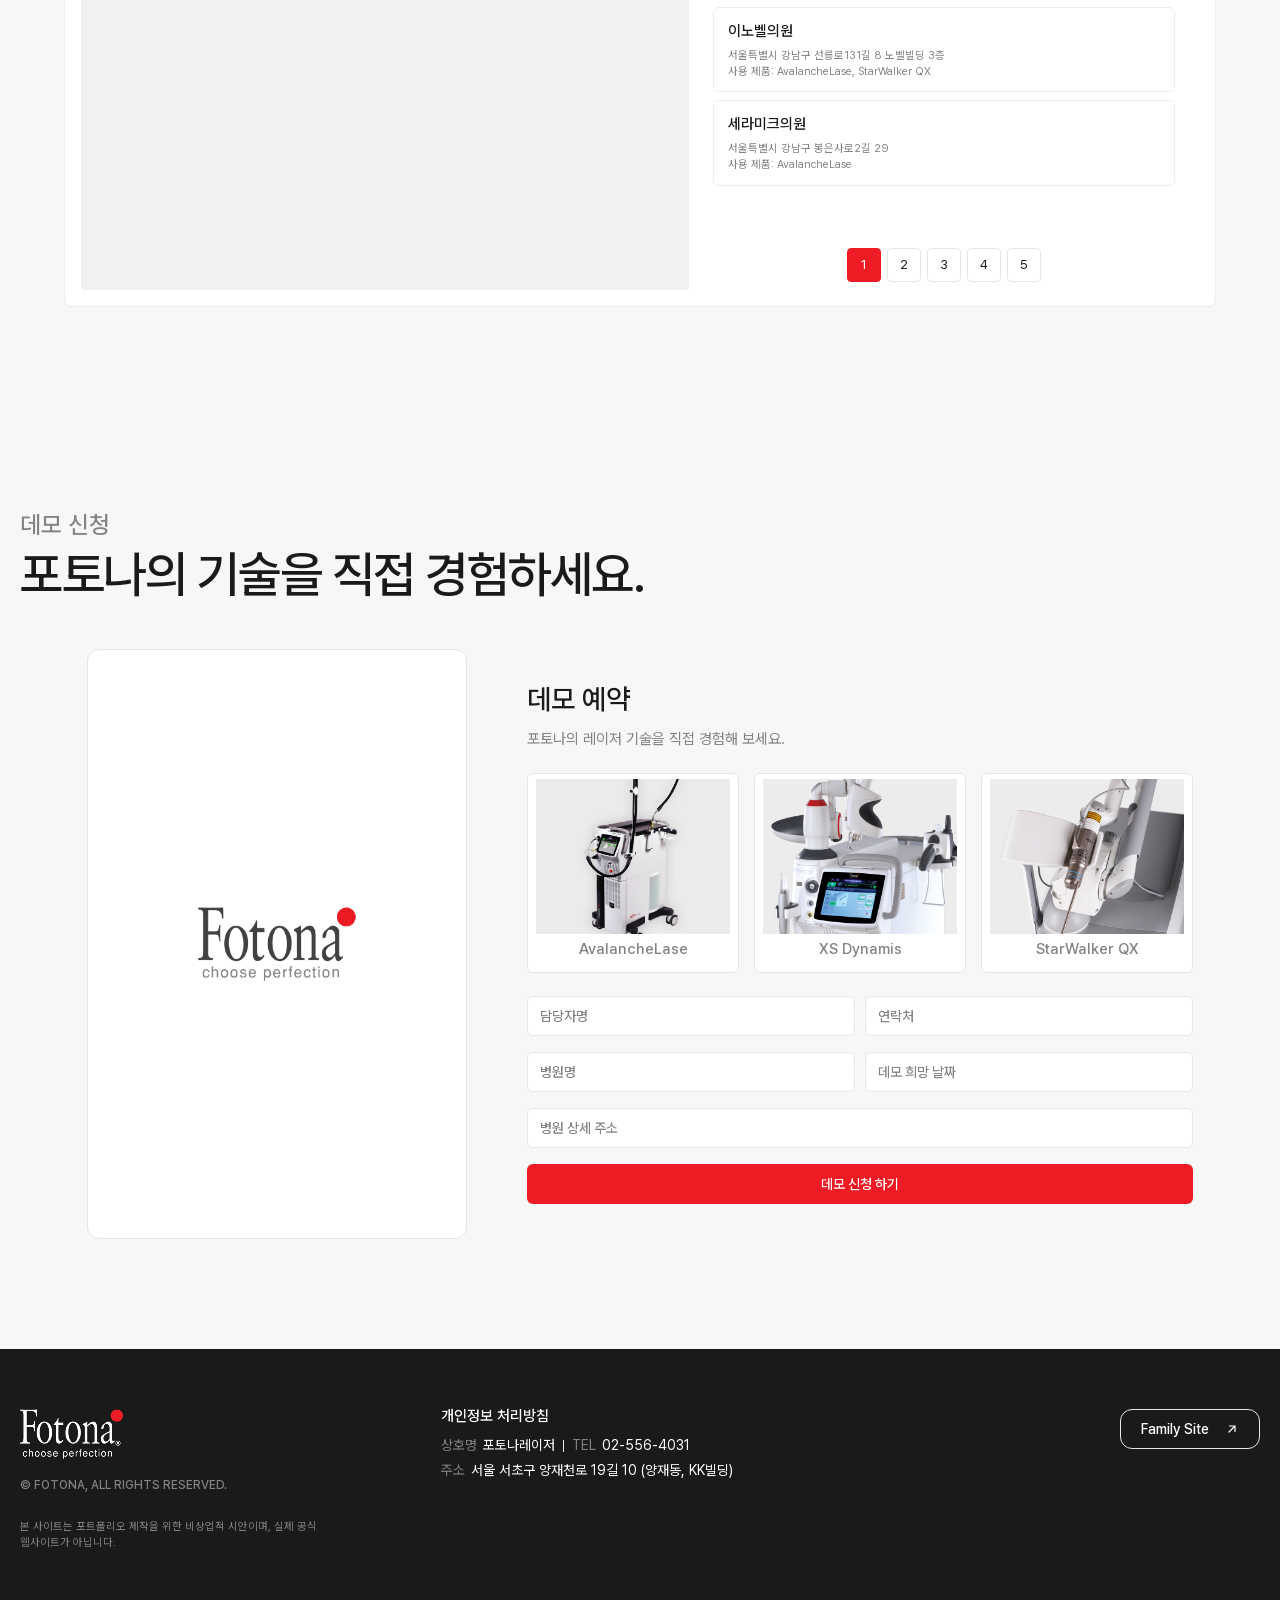
==== commit 8177a0a7: "Add treatment slide copies for smoother looping" ====
--- a/fotona/index.html
+++ b/fotona/index.html
@@ -519,13 +519,20 @@
                 toning: "색소 토닝", hair: "제모", acne: "여드름",
                 tattoo: "문신", scar: "흉터", wart: "사마귀"
             };
-            const cards = [...track.querySelectorAll(".treatment-card")];
+            const originalSlides = [...track.querySelectorAll(".swiper-slide")];
+
+            // 무한 반복 구간을 넉넉하게 만들기 위해 원본 슬라이드를 한 세트 더 이어 붙입니다.
+            originalSlides.forEach((slide) => {
+                track.querySelector(".swiper-wrapper").appendChild(slide.cloneNode(true));
+            });
 
             function setActiveCard(card) {
                 if (!card) return;
                 const treatment = card.dataset.treatment;
                 if (!treatment) return;
-                cards.forEach((item) => item.classList.toggle("is-selected", item === card));
+                track.querySelectorAll(".treatment-card").forEach((item) => {
+                    item.classList.toggle("is-selected", item === card);
+                });
                 productsTitle.textContent = treatmentNames[treatment] + " 관련 제품";
                 productCards.forEach((product) => {
                     product.hidden = !product.dataset.products.split(" ").includes(treatment);
@@ -544,8 +551,12 @@
                     1024: { slidesPerView: 3.1, spaceBetween: 16 }
                 },
                 on: {
-                    init: function () { setActiveCard(cards[this.realIndex]); },
-                    slideChange: function () { setActiveCard(cards[this.realIndex]); }
+                    init: function () {
+                        setActiveCard(this.slides[this.activeIndex]?.querySelector(".treatment-card"));
+                    },
+                    slideChange: function () {
+                        setActiveCard(this.slides[this.activeIndex]?.querySelector(".treatment-card"));
+                    }
                 }
             });        })();
     </script>
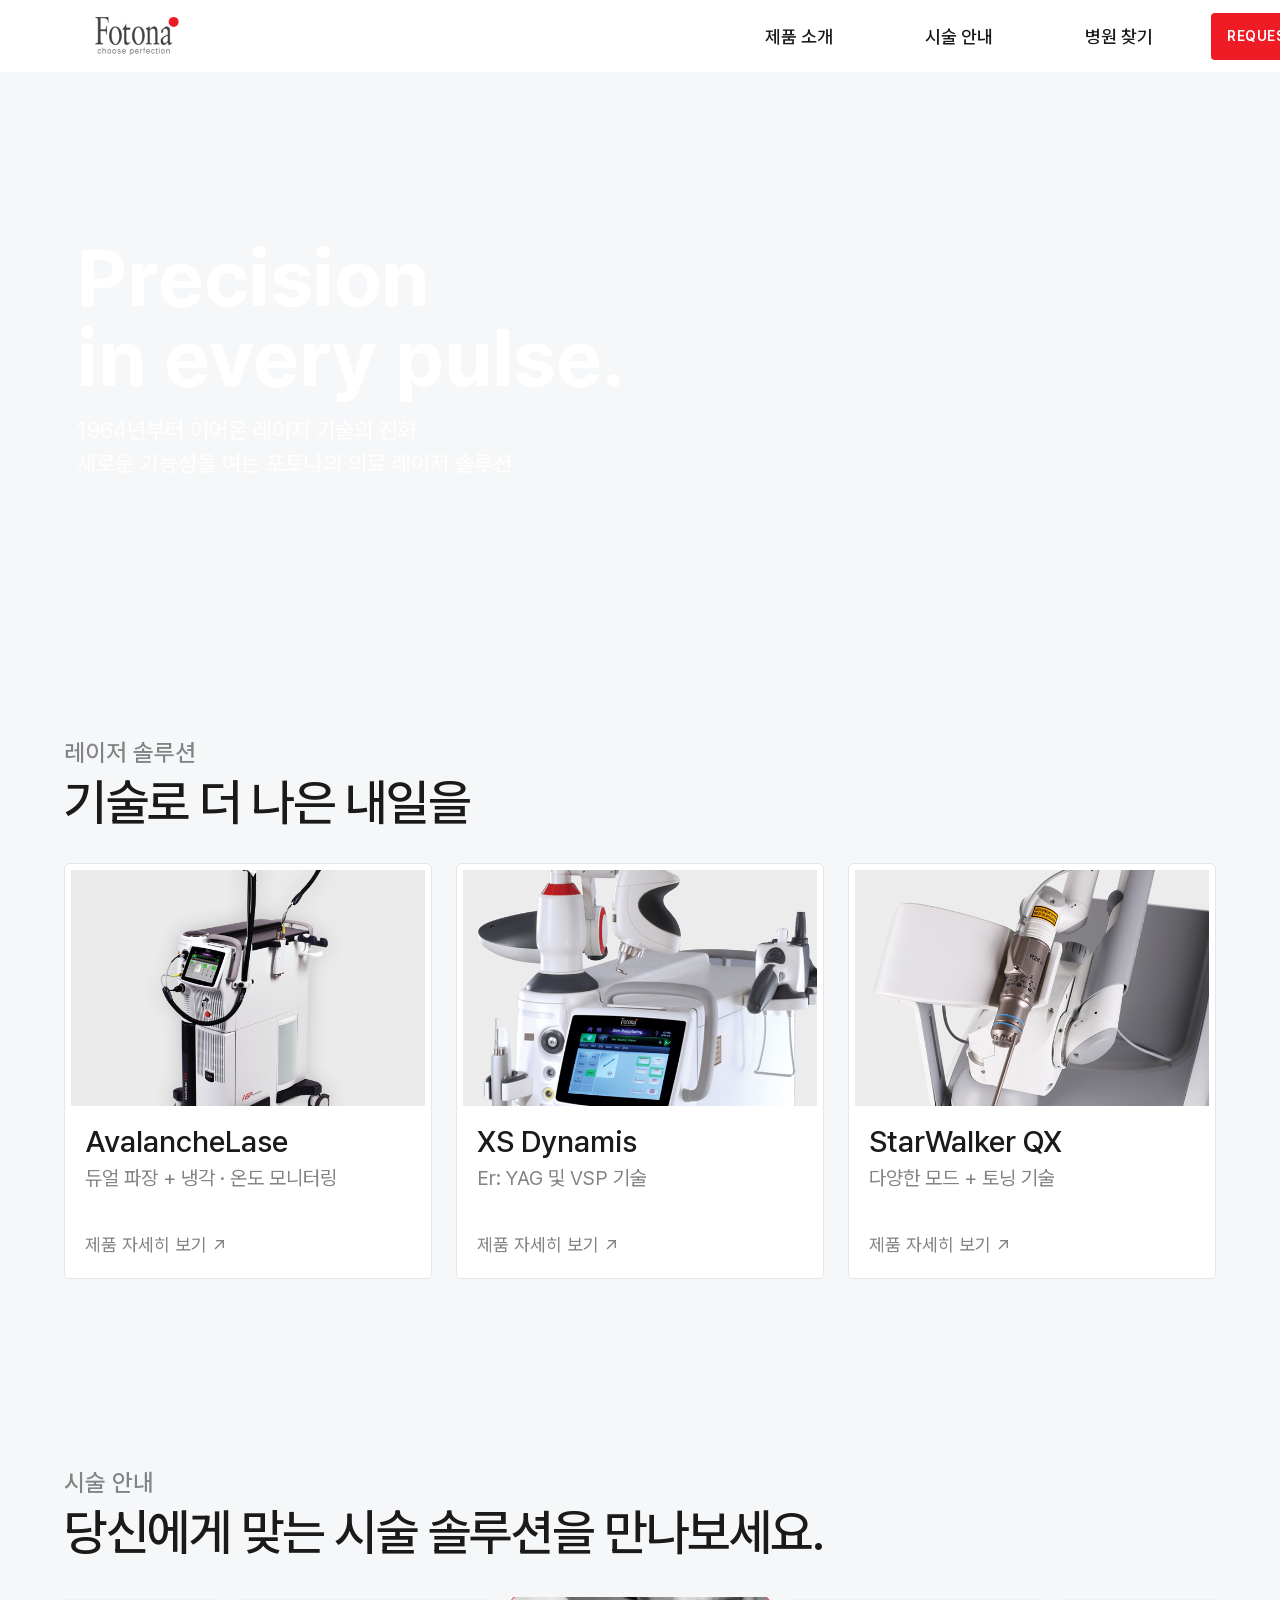
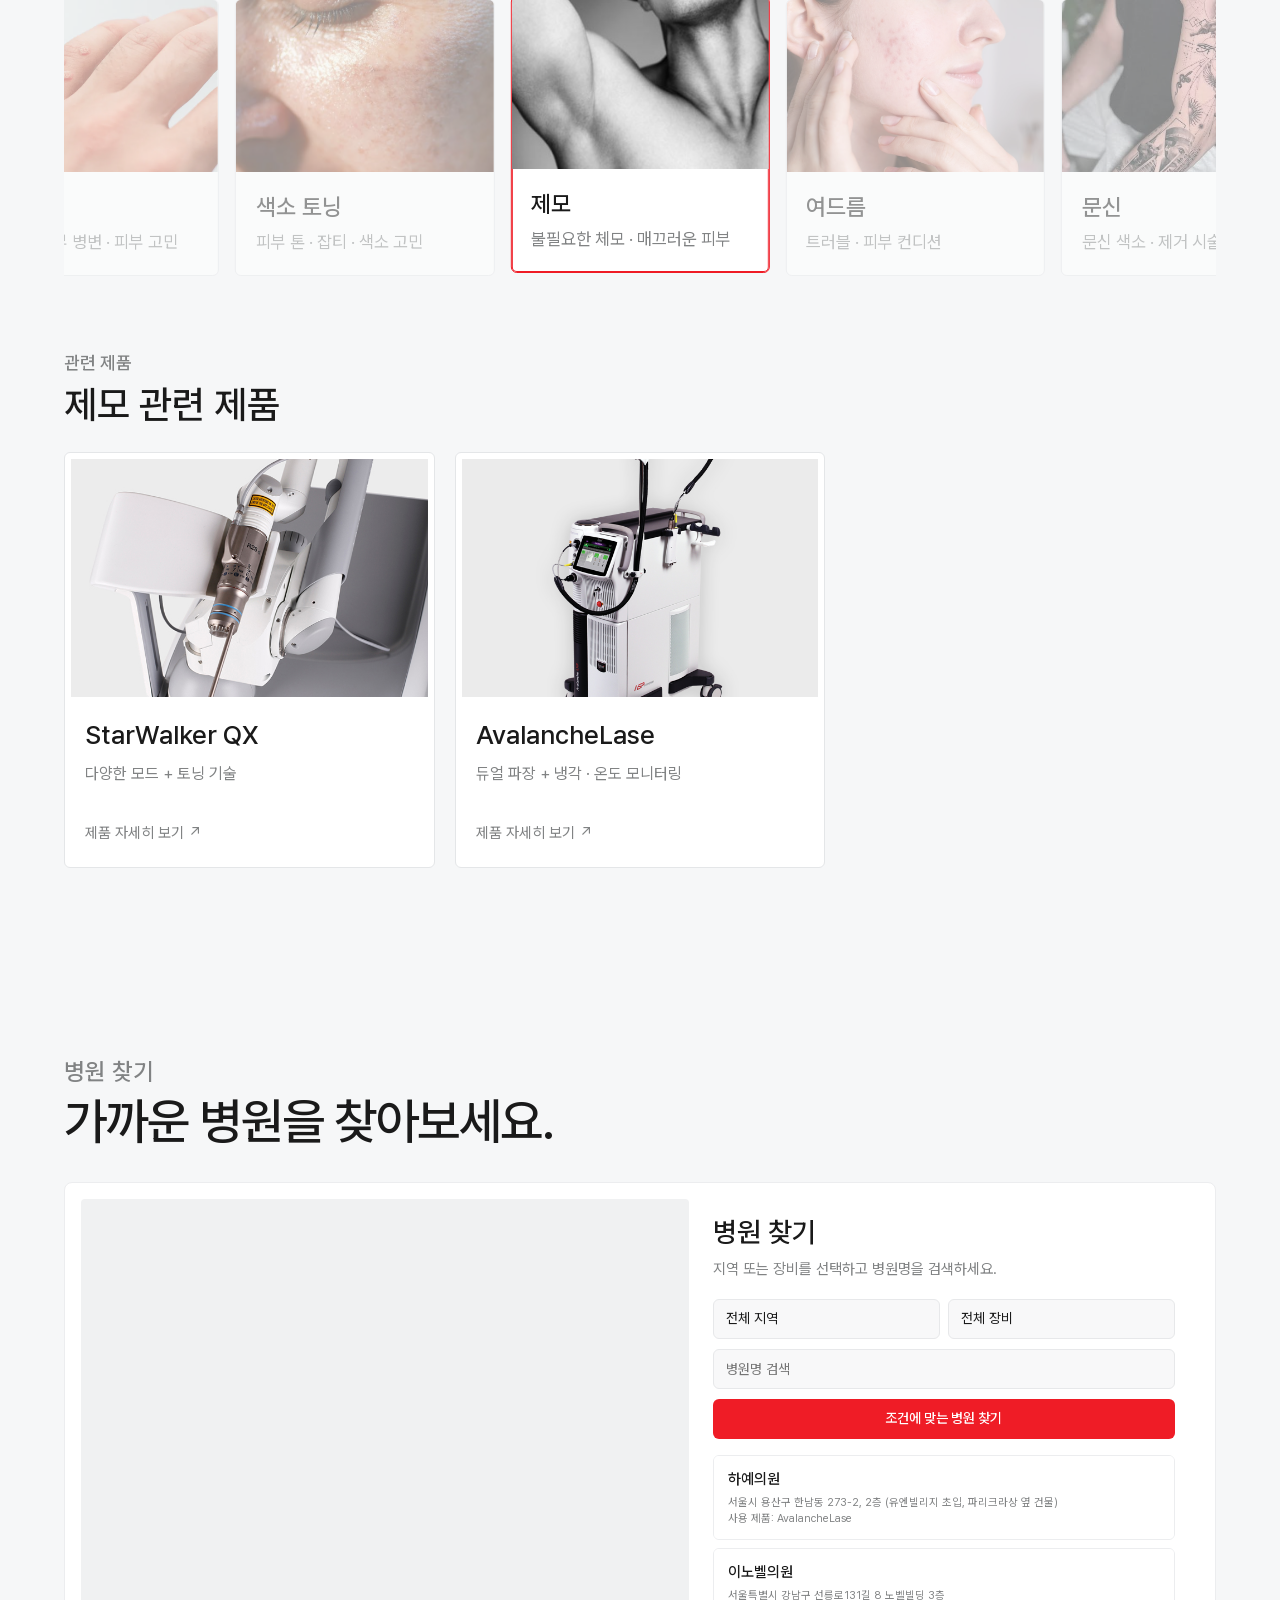
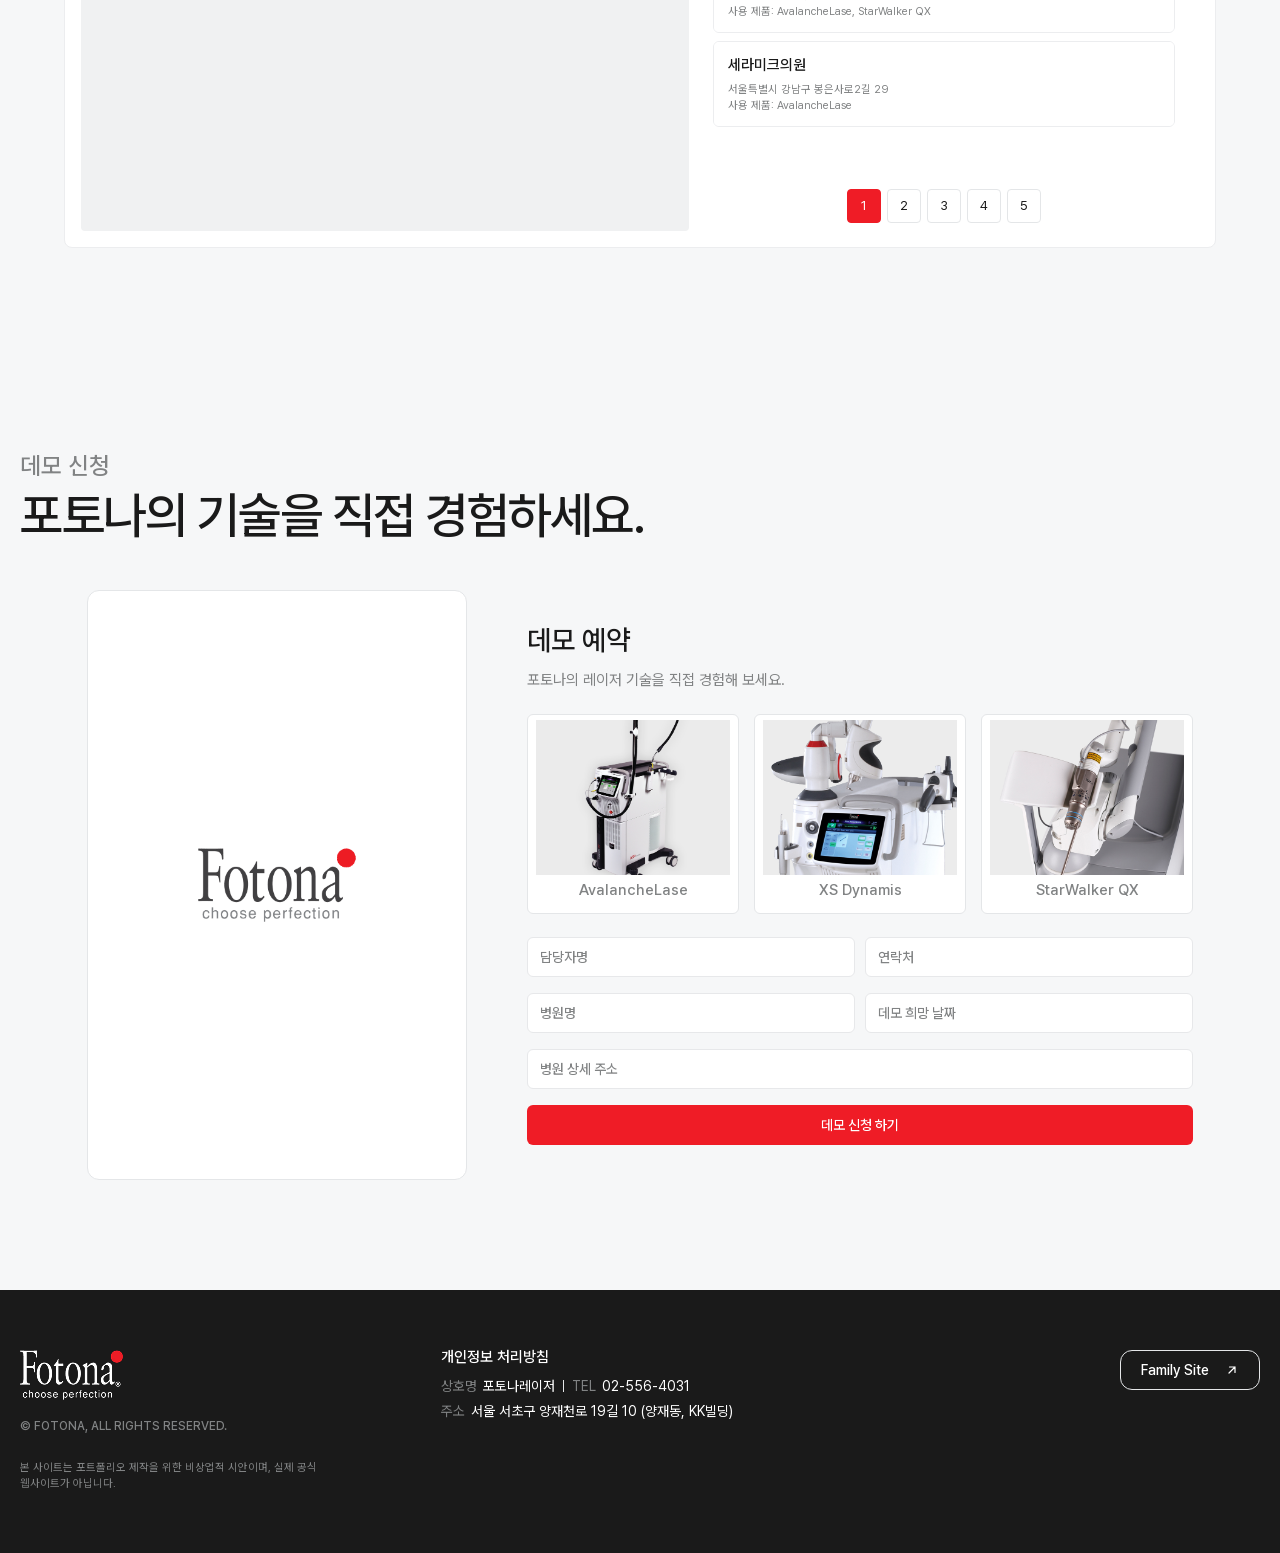
==== commit 477d54a6: "Restore treatment carousel slides per view" ====
--- a/fotona/index.html
+++ b/fotona/index.html
@@ -547,8 +547,8 @@
                 loop: true,
                 breakpoints: {
                     600: { slidesPerView: 2.5, spaceBetween: 12 },
-                    760: { slidesPerView: 3.1, spaceBetween: 14 },
-                    1024: { slidesPerView: 3.1, spaceBetween: 16 }
+                    760: { slidesPerView: 4.1, spaceBetween: 14 },
+                    1024: { slidesPerView: 4.1, spaceBetween: 16 }
                 },
                 on: {
                     init: function () {
